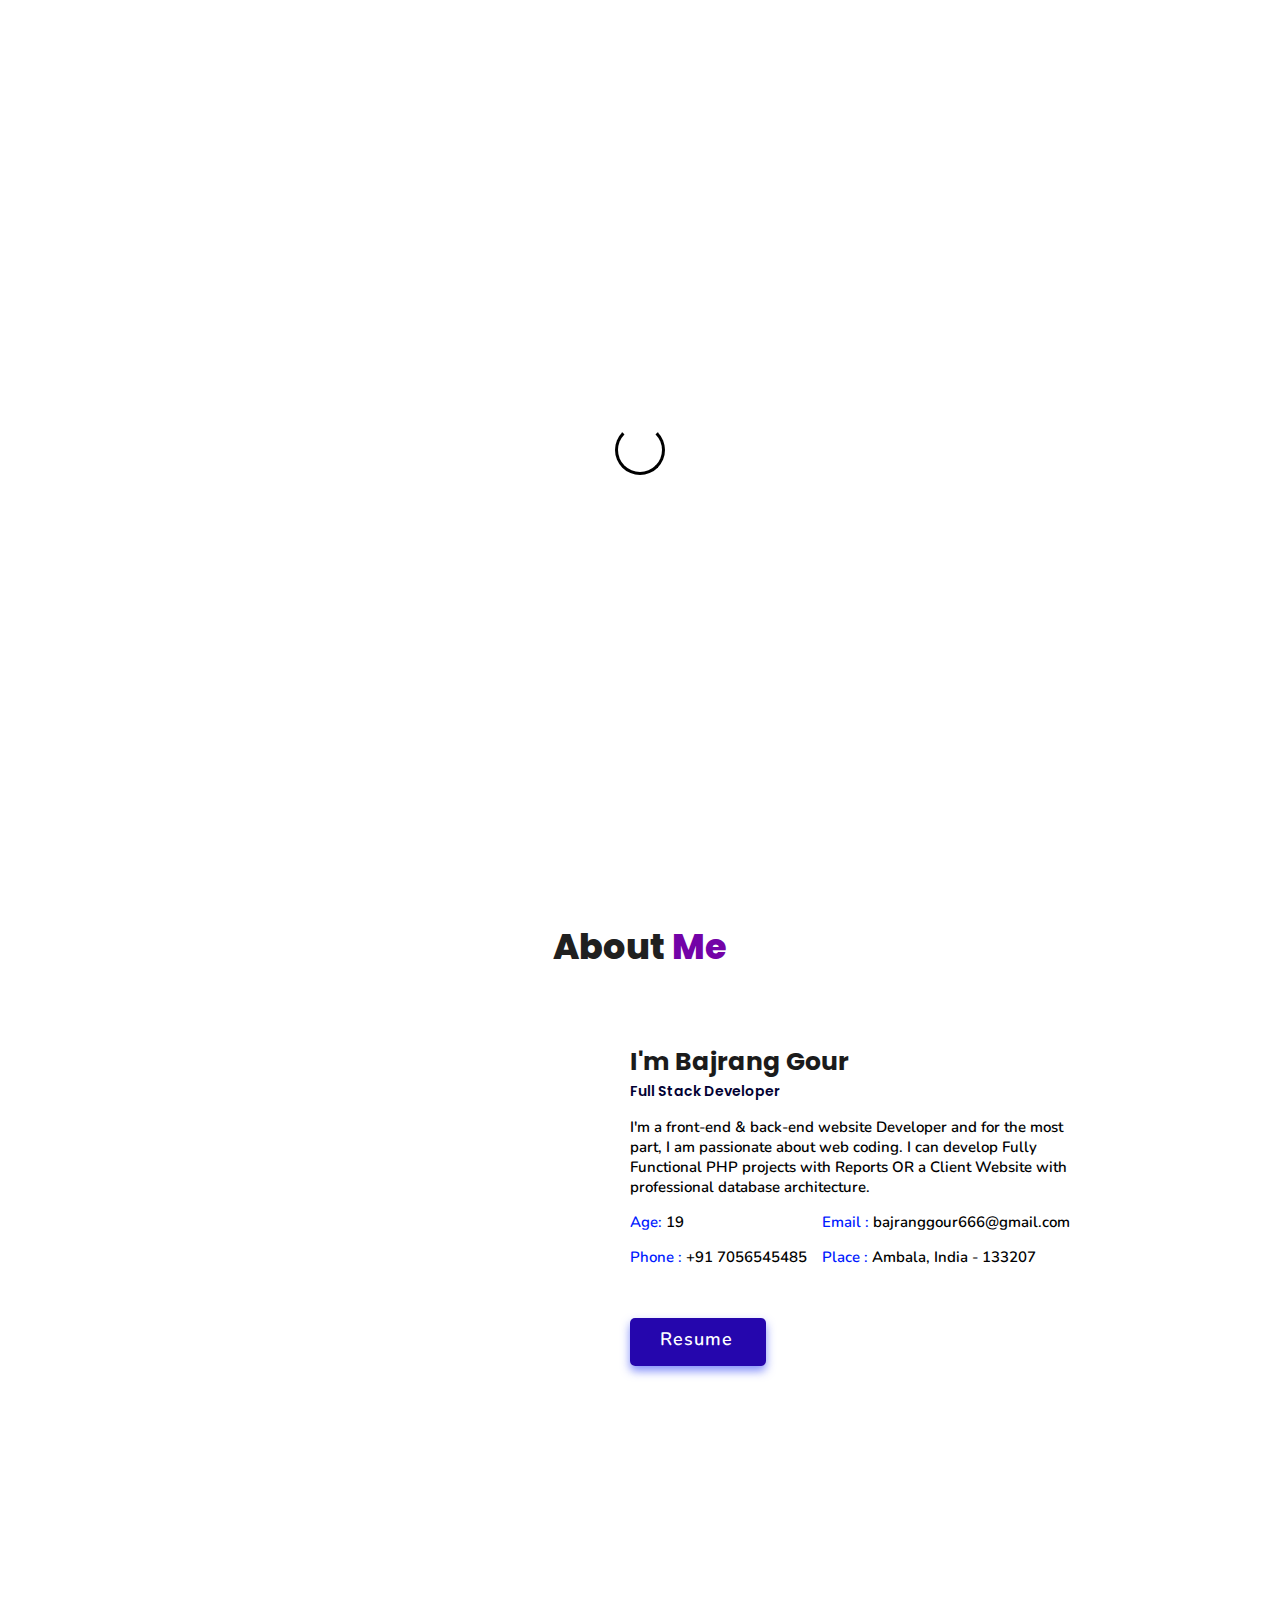
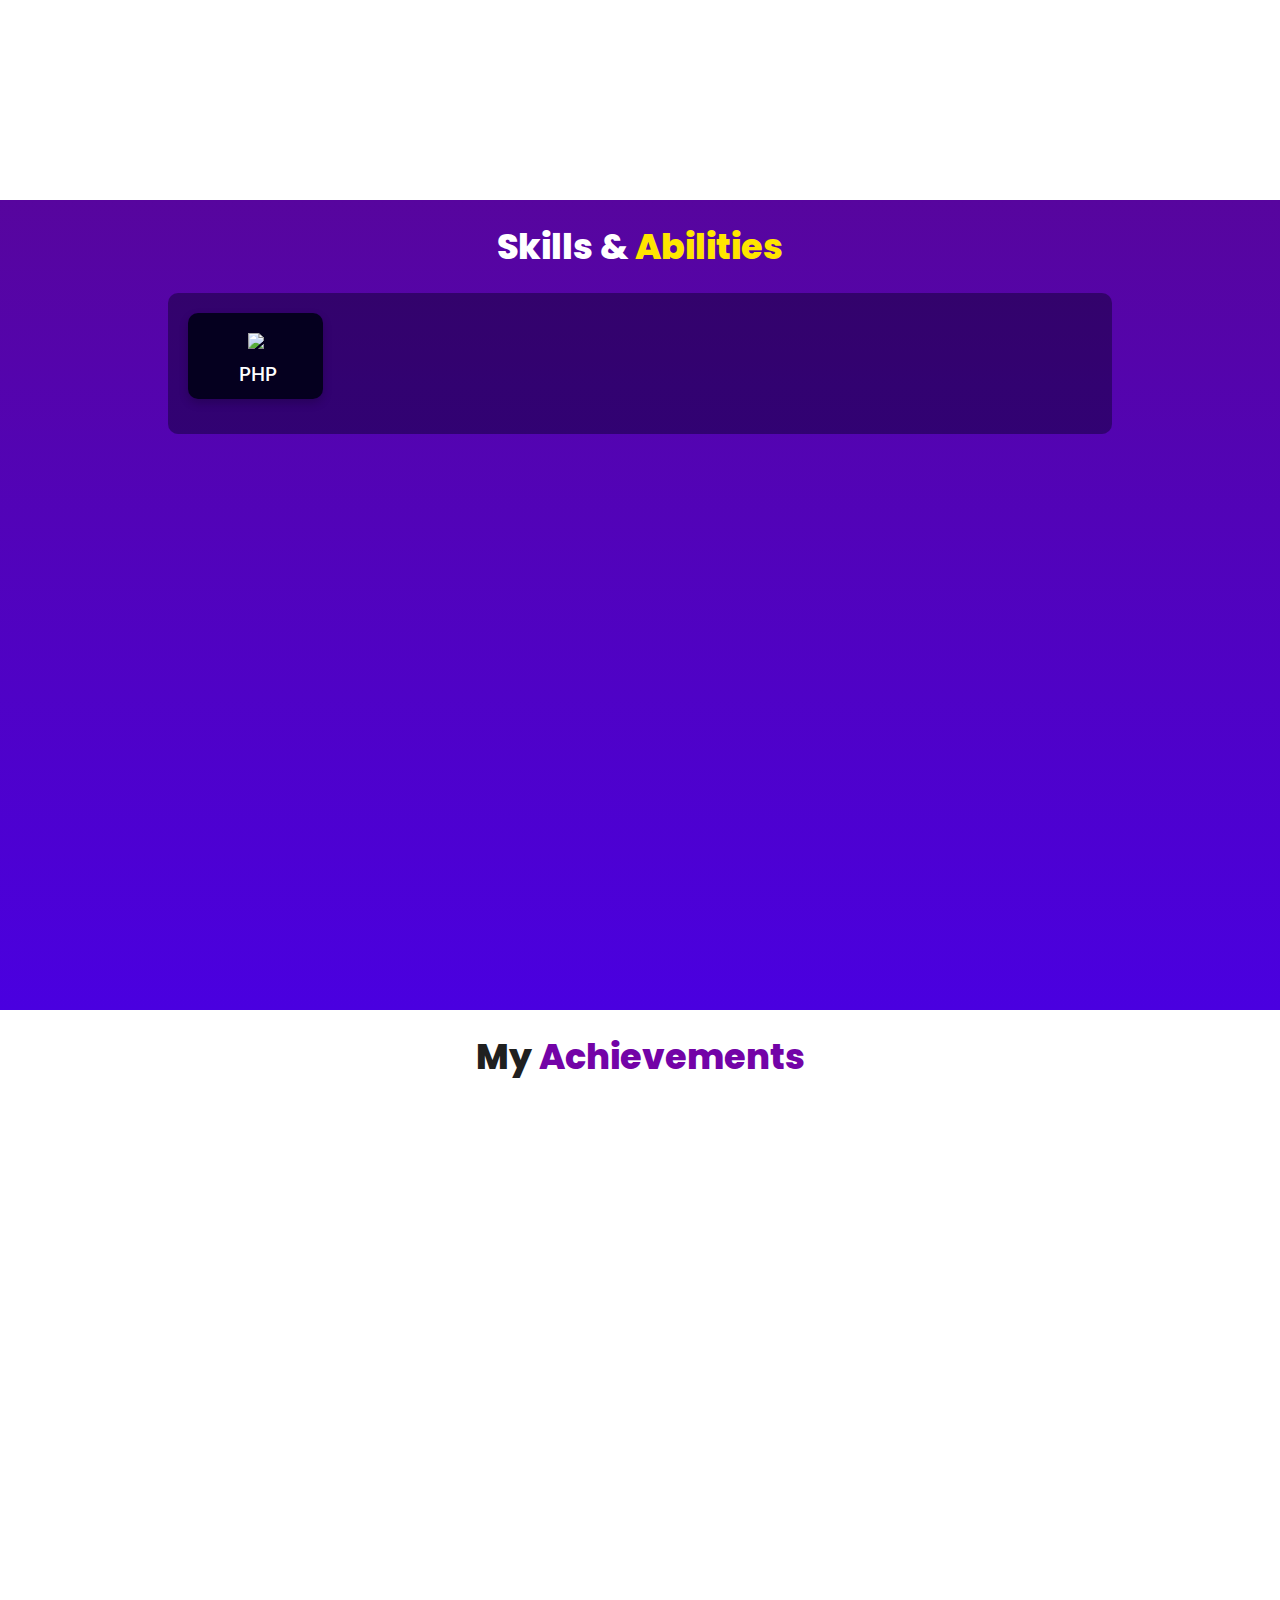
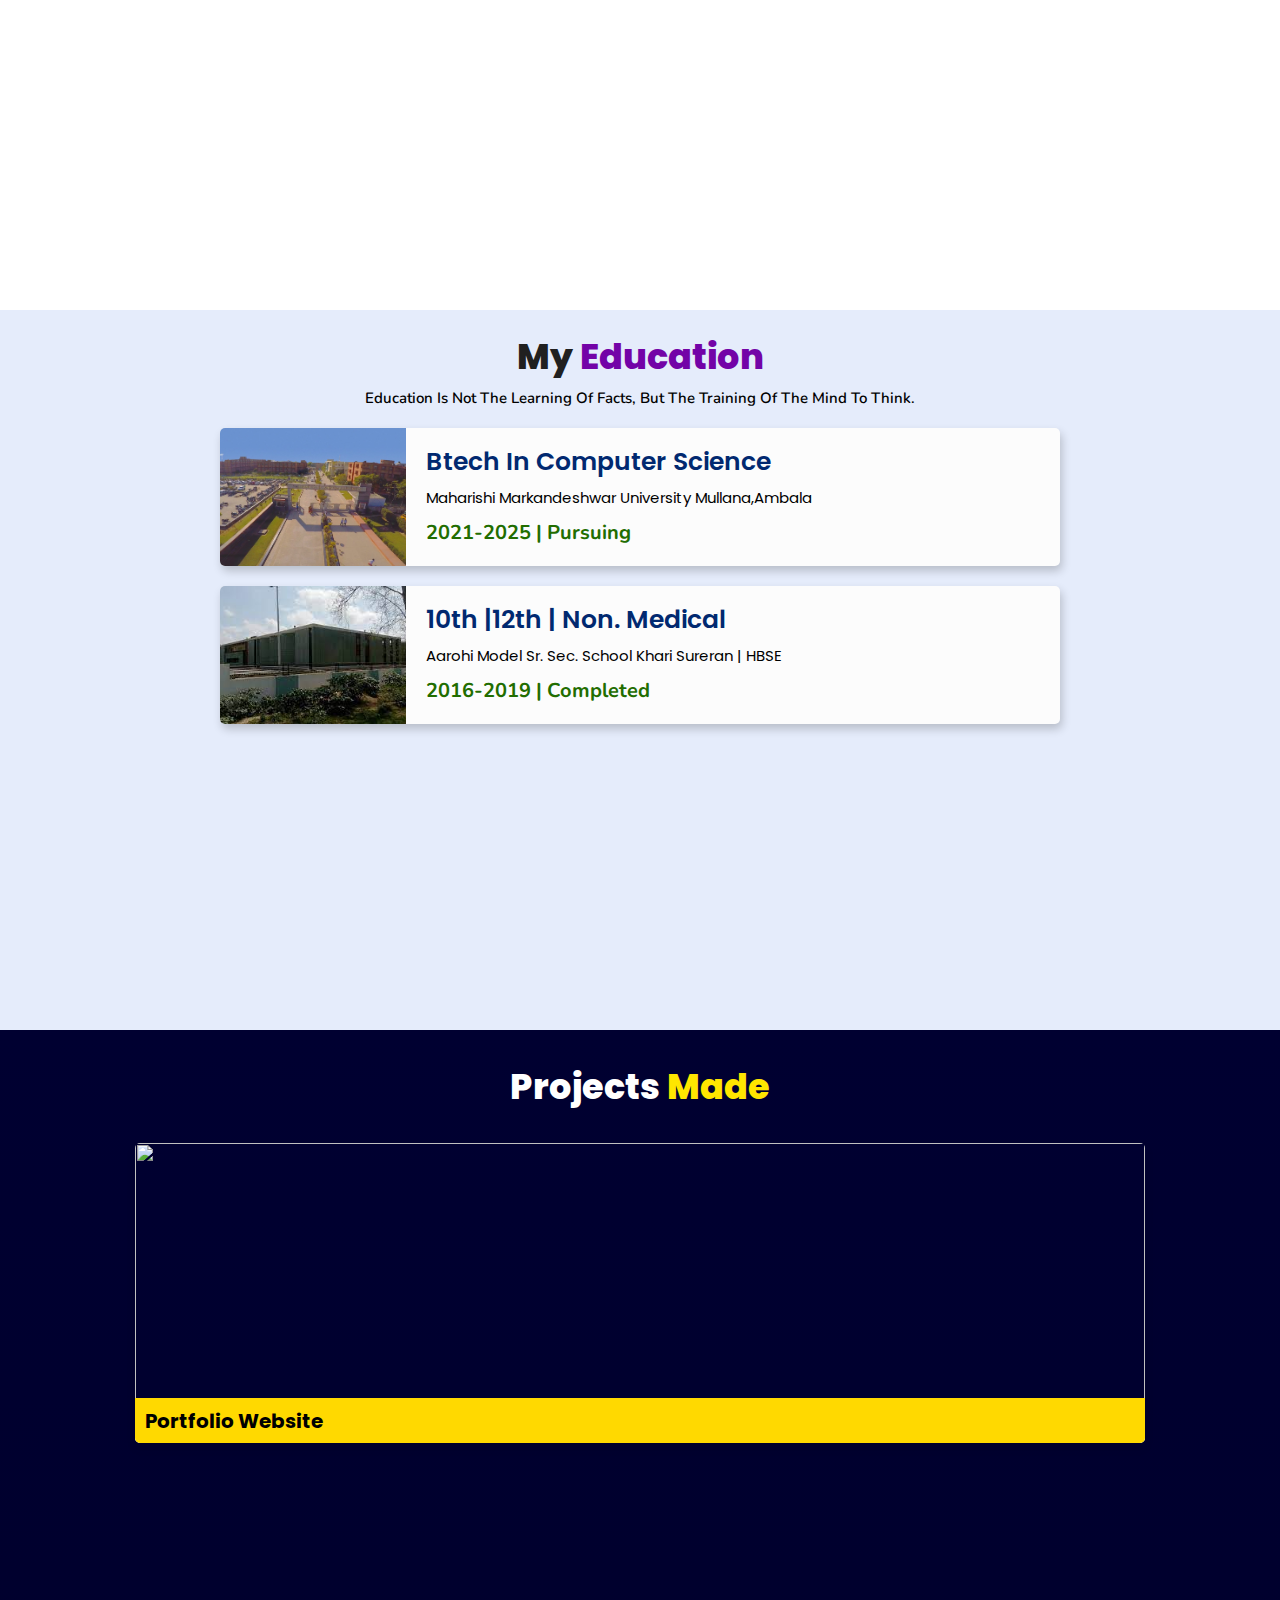
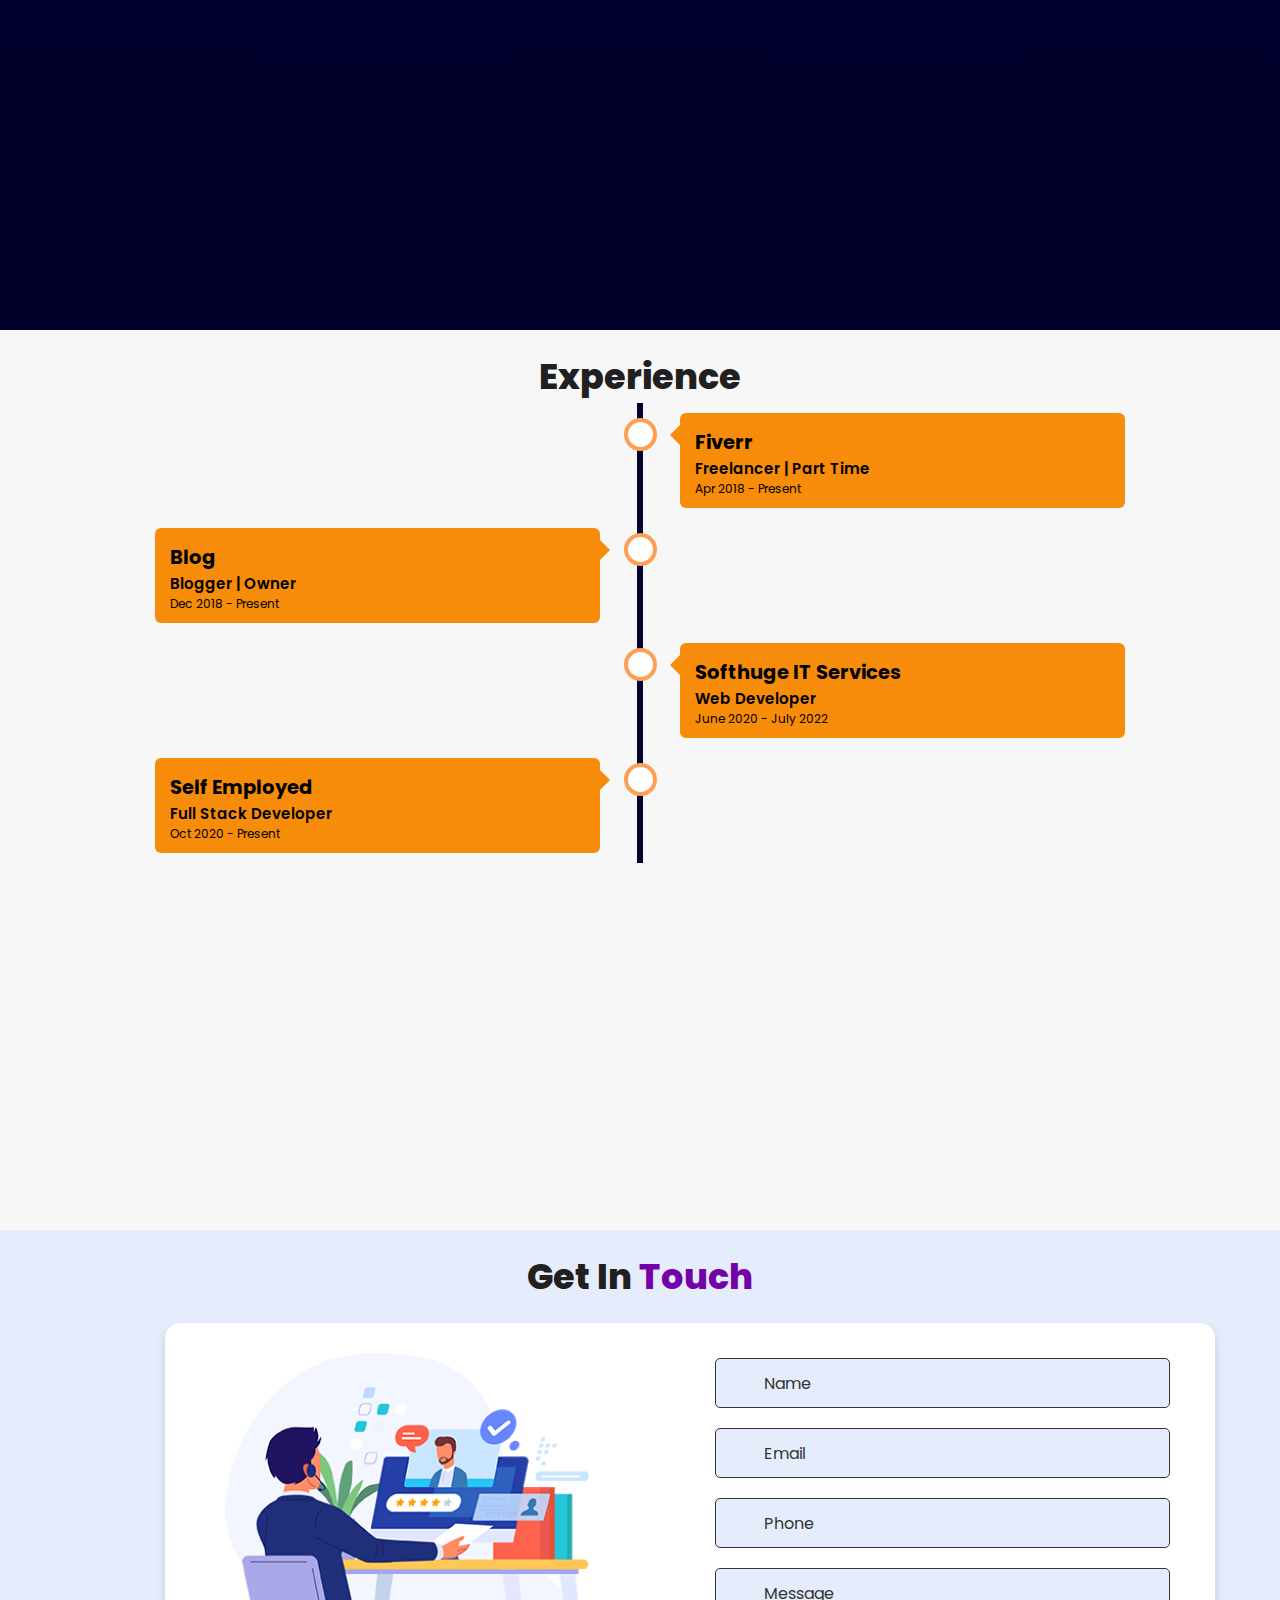
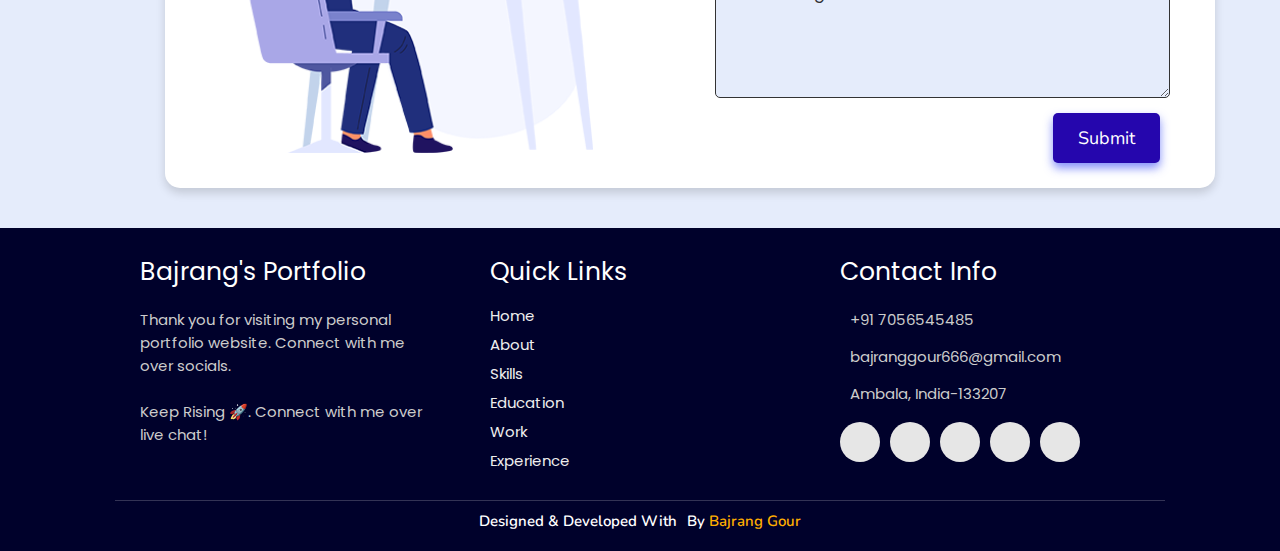
==== index.html @ bcad5de1 "achivements Section" ====
<!DOCTYPE html>
<html lang="en">
<head>
    <meta charset="UTF-8">
    <meta http-equiv="X-UA-Compatible" content="IE=edge">
    <meta name="viewport" content="width=device-width, initial-scale=1.0">
    <meta name="keywords" content="Bajrang Gour, portfolio, bajrang, full stack dev, personal portfolio lifecodes, portfolio design, portfolio website, personal portfolio,code bajju,bajju code" />
    <meta name="description" content="Welcome to Bajrang Gour's Portfolio. Full-Stack Web Developer and Android App Developer" />
    <!-- Custom CSS -->
    <link rel="stylesheet" href="./assets/css/style.css">
    <!-- Font Awesome -->
    <link rel="stylesheet" href="https://cdnjs.cloudflare.com/ajax/libs/font-awesome/5.15.3/css/all.min.css" integrity="sha512-iBBXm8fW90+nuLcSKlbmrPcLa0OT92xO1BIsZ+ywDWZCvqsWgccV3gFoRBv0z+8dLJgyAHIhR35VZc2oM/gI1w==" crossorigin="anonymous" referrerpolicy="no-referrer" />
    <!-- Favicon -->
    <!-- <link rel="stylesheet" href="preloader.css"> -->
    <link id='favicon' rel="shortcut icon" href="./assets/images/favicon.png" type="image/x-png">
    <title>Portfolio | Bajrang Gour</title>
    <style>
      /* Styles for the preloader */
      .preloader {
        position: fixed;
        top: 0;
        left: 0;
        width: 100%;
        height: 100%;
        background-color: #fff;
        z-index: 9999;
        display: flex;
        align-items: center;
        justify-content: center;
        opacity: 1;
        transition: opacity 0.5s ease;
      }
  
      .preloader.hide {
        opacity: 0;
        pointer-events: none;
      }
  
      .preloader span {
        display: block;
        width: 50px;
        height: 50px;
        border: 3px solid #000;
        border-top-color: transparent;
        border-radius: 50%;
        animation: preloader-rotate 1s linear infinite;
      }
  
      @keyframes preloader-rotate {
        0% {
          transform: rotate(0deg);
        }
        100% {
          transform: rotate(360deg);
        }
      }
    </style>
</head>
<body oncontextmenu="return false">

<!-- pre loader -->
<!-- <div class="loader-container">
  <img draggable="false" src="./assets/images/preloader.gif" alt="">
</div> -->

<!-- <div class="circles-preloader">
  <div class="circle circle-1"></div>
  <div class="circle circle-2"></div>
  <div class="circle circle-3"></div>
  <div class="circle circle-4"></div>
  <div class="circle circle-5"></div>
  <div class="circle circle-6"></div>
</div> -->

<div class="preloader">
  <span></span>
</div>

<!-- navbar starts -->
<header>
        <a href="/" class="logo"><i class="fas fa-coffee"></i> Code.bajju</a>

        <div id="menu" class="fas fa-bars"></div>
        <nav class="navbar">
            <ul>
            <li><a class="active" href="#home">Home</a></li>
            <li><a href="#about">About</a></li>
            <li><a href="#skills">Skills</a></li>
            <li><a href="#education">Education</a></li>
            <li><a href="#work">Work</a></li>
            <li><a href="#experience">Experience</a></li>
            <li><a href="#contact">Contact</a></li>
            </ul>
        </nav>
</header>
<!-- navbar ends -->


<!-- hero section starts -->
<section class="home" id="home">
    <div id="particles-js"></div>

    <div class="content">
    <h2>Hi There,<br/> I'm Code <span>Bajju</span></h2>
    <p>i am into <span class="typing-text"></span></p>
    <a href="#about" class="btn"><span>About Me</span>
      <i class="fas fa-arrow-circle-down"></i>
    </a>
    <div class="socials">
        <ul class="social-icons">
          <li><a class="linkedin" aria-label="LinkedIn" href="https://www.linkedin.com/in/bajrang-gour/" target="_blank"><i class="fab fa-linkedin"></i></a></li> 
          <li><a class="github" aria-label="GitHub" href="https://github.com/code-bajju" target="_blank"><i class="fab fa-github"></i></a></li>
          <li><a class="twitter" aria-label="Twitter" href="https://twitter.com/bajjuhydra" target="_blank"><i class="fab fa-twitter"></i></a></li>
          <li><a class="telegram" aria-label="Telegram" href="https://t.me/code0exe" target="_blank"><i class="fab fa-telegram-plane"></i></a></li>
          <li><a class="instagram" aria-label="Instagram" href="https://www.instagram.com/hydra_bajju_33"><i class="fab fa-instagram" target="_blank"></i></a></li>
        </ul>
      </div>
    </div>
<div class="image">
    <img draggable="false" class="tilt" src="./assets/images/hero.jpeg" alt="">
</div>
</section>
<!-- hero section ends -->


<!-- about section starts -->
<section class="about" id="about">
    <h2 class="heading"><i class="fas fa-user-alt"></i> About <span>Me</span></h2>
    
    <div class="row">

    <div class="image">
        <img draggable="false" class="tilt" src="https://avatars.githubusercontent.com/u/104210183?s=400&u=218c1685b2f47355ceca8711c32b5e7664b95d28&v=4" alt="">
    </div>
    <div class="content">
        <h3>I'm Bajrang Gour</h3>
        <span class="tag">Full Stack Developer</span>
        
        <p>I'm a front-end & back-end website Developer and for the most part, I am passionate about web coding. I can develop Fully Functional PHP projects with Reports OR a Client Website with professional database architecture.</p>
        
        <div class="box-container">
            <div class="box">
              <p><span> age: </span> 19</p>
              <p><span> phone : </span> +91 7056545485</p>
            </div>
            <div class="box">
              <p><span> email : </span> bajranggour666@gmail.com</p>
              <p><span> place : </span> Ambala, India - 133207</p>
            </div>
        </div>
        
        <div class="resumebtn">
            <a href="https://drive.google.com/file/d/1A8oyeHRbjPioMXUT4BIuByWQaj_q6PrT/view?usp=sharing" class="btn"><span>Resume</span>
                <i class="fas fa-chevron-right"></i>
            </a>
        </div>

    </div>
    </div>
</section>
<!-- about section ends -->

<!-- skills section starts -->
<section class="skills" id="skills">

    <h2 class="heading"><i class="fas fa-laptop-code"></i> Skills & <span>Abilities</span></h2>

    <div class="container">
          <div class="row" id="skillsContainer">

            <div class="bar">
              <div class="info">
                <img src="https://img.icons8.com/color/48/000000/php-logo.png"/>
                <span>PHP</span>
              </div>
            </div>

      </div>
</div>
</section>
<!-- skills section ends -->
<!-- Achivements section ends -->

<section class="about" id="about">
  <h2 class="heading"><i class="fas fa-trophy"></i> My<span> Achievements</span></h2>
  <br>
  <div class="taggbox" style="width:100%;height:100%" data-widget-id="133568" data-tags="false" ></div><script src="https://widget.taggbox.com/embed-lite.min.js" type="text/javascript"></script>
</section>

<!-- Achivements section ends -->



<!-- education section starts -->
<section class="education" id="education">

  <h1 class="heading"><i class="fas fa-graduation-cap"></i> My <span>Education</span></h1>

    <p class="qoute">Education is not the learning of facts, but the training of the mind to think.</p>

    <div class="box-container">

    <div class="box">
        <div class="image">
        <img draggable="false" src="./assets/images/Download/college.jpg" alt="">
        </div>
        <div class="content">
        <h3>Btech in Computer science</h3>
        <p>Maharishi Markandeshwar University Mullana,Ambala</p>
        <h4>2021-2025 | Pursuing</h4>
        </div>
    </div>

    <div class="box">
      <div class="image">
      <img draggable="false" src="./assets/images/Download/school.jfif" alt="">
      </div>
      <div class="content">
      <h3>10th |12th | Non. Medical</h3>
      <p>Aarohi Model Sr. Sec. School Khari sureran | HBSE</p>
      <h4>2016-2019 | Completed</h4>
      </div>
    </div>

</div>
</section>
<!-- education section ends -->


<!-- work project section starts -->
<section class="work" id="work">

  <h2 class="heading"><i class="fas fa-laptop-code"></i> Projects <span>Made</span></h2>

  <div class="box-container">

  <div class="box tilt">
      <img draggable="false" src="./assets/images/projects/portfolio1.PNG" alt="" />
      <div class="content">
        <div class="tag">
        <h3>Portfolio Website</h3>
        </div>
        <div class="desc">
          <p>Personal portfolio website. Don't need much info about it, just scroll down. You're here only!</p>
          <div class="btns">
            <a href="#" class="btn" target="_blank"><i class="fas fa-eye"></i> View</a>
            <a href="https://github.com/code-bajju/portfolio-website" class="btn" target="_blank">Code <i class="fas fa-code"></i></a>
          </div>
        </div>
      </div>
    </div> 
</div>



</section>
<!-- work project section ends -->

<!-- experience section starts -->
<section class="experience" id="experience">

  <h2 class="heading"><i class="fas fa-briefcase"></i> Experience </h2>

  <div class="timeline">


    <div class="container right">
      <div class="content">
        <div class="tag">
          <h2>Fiverr</h2>
        </div>
        <div class="desc">
            <h3>Freelancer | Part Time </h3>
            <p>Apr 2018 - present</p>
        </div>
      </div>
    </div>

    <div class="container left">
      <div class="content">
        <div class="tag">
          <h2>Blog</h2>
        </div>
        <div class="desc">
            <h3>Blogger | Owner</h3>
            <p>Dec 2018 - present </p>
        </div>
      </div>
    </div>

    <div class="container right">
      <div class="content">
        <div class="tag">
          <h2>Softhuge IT Services</h2>
        </div>
        <div class="desc">
            <h3>Web Developer </h3>
            <p>June 2020 - July 2022 </p>
        </div>
      </div>
    </div>

    <div class="container left">
      <div class="content">
        <div class="tag">
          <h2>Self Employed</h2>
        </div>
        <div class="desc">
            <h3>Full Stack Developer</h3>
            <p>Oct 2020 - present</p>
        </div>
      </div>
    </div>


</div>

</section>
<!-- experience section ends -->

<!-- contact section starts -->
<section class="contact" id="contact">
  
  <h2 class="heading"><i class="fas fa-headset"></i> Get in <span>Touch</span></h2>

  <div class="container">
    <div class="content">
      <div class="image-box">
        <img draggable="false" src="./assets/images/contact1.png" alt="">
      </div>
    <form id="contact-form">
      
      <div class="form-group">
        <div class="field">
          <input type="text" name="name" placeholder="Name" required>
          <i class='fas fa-user'></i>
        </div>
        <div class="field">
          <input type="text" name="email" placeholder="Email" required>
          <i class='fas fa-envelope'></i>
        </div>
        <div class="field">
          <input type="text" name="phone" placeholder="Phone">
          <i class='fas fa-phone-alt'></i>
        </div>
        <div class="message">
        <textarea placeholder="Message" name="message" required></textarea>
        <i class="fas fa-comment-dots"></i>
        </div>
        </div>
      <div class="button-area">
        <button type="submit">
          Submit <i class="fa fa-paper-plane"></i></button>
      </div>
    </form>
  </div>
  </div>
</section>
<!-- contact section ends -->


<!-- footer section starts -->
<section class="footer">

  <div class="box-container">

      <div class="box">
          <h3>Bajrang's Portfolio</h3>
          <p>Thank you for visiting my personal portfolio website. Connect with me over socials. <br/> <br/> Keep Rising 🚀. Connect with me over live chat!</p>
      </div>

      <div class="box">
          <h3>quick links</h3>
          <a href="#home"><i class="fas fa-chevron-circle-right"></i> home</a>
          <a href="#about"><i class="fas fa-chevron-circle-right"></i> about</a>
          <a href="#skills"><i class="fas fa-chevron-circle-right"></i> skills</a>
          <a href="#education"><i class="fas fa-chevron-circle-right"></i> education</a>
          <a href="#work"><i class="fas fa-chevron-circle-right"></i> work</a>
          <a href="#experience"><i class="fas fa-chevron-circle-right"></i> experience</a>
      </div>

      <div class="box">
          <h3>contact info</h3>
          <p> <i class="fas fa-phone"></i>+91 7056545485 </p>
          <p> <i class="fas fa-envelope"></i>bajranggour666@gmail.com</p>
          <p> <i class="fas fa-map-marked-alt"></i>Ambala, India-133207</p>
          <div class="share">

              <a href="https://www.linkedin.com/in/bajrang-gour" class="fab fa-linkedin" aria-label="LinkedIn" target="_blank"></a>
              <a href="https://github.com/code-bajju" class="fab fa-github" aria-label="GitHub" target="_blank"></a>
              <a href="mailto:bajranggour666@gmail.com" class="fas fa-envelope" aria-label="Mail" target="_blank"></a>
              <a href="https://twitter.com/bajjuhydra" class="fab fa-twitter" aria-label="Twitter" target="_blank"></a>
              <a href="https://t.me/code0exe" class="fab fa-telegram-plane" aria-label="Telegram" target="_blank"></a>
          </div>
      </div>
  </div>

  <h1 class="credit">Designed & Developed with <i class="fa fa-heart pulse"></i> by <a href="https://www.linkedin.com/in/Bajrang-gour"> Bajrang Gour</a></h1>

</section>
<!-- footer section ends -->


<!-- scroll top btn -->
<a href="#home" aria-label="ScrollTop" class="fas fa-angle-up" id="scroll-top"></a>
<!-- scroll back to top -->


<!-- ==== ALL MAJOR JAVASCRIPT CDNS STARTS ==== -->
<!-- jquery cdn -->
<script src="https://cdnjs.cloudflare.com/ajax/libs/jquery/3.6.0/jquery.min.js" integrity="sha512-894YE6QWD5I59HgZOGReFYm4dnWc1Qt5NtvYSaNcOP+u1T9qYdvdihz0PPSiiqn/+/3e7Jo4EaG7TubfWGUrMQ==" crossorigin="anonymous" referrerpolicy="no-referrer"></script>

<!-- typed.js cdn -->
<script src="https://cdnjs.cloudflare.com/ajax/libs/typed.js/2.0.5/typed.min.js" integrity="sha512-1KbKusm/hAtkX5FScVR5G36wodIMnVd/aP04af06iyQTkD17szAMGNmxfNH+tEuFp3Og/P5G32L1qEC47CZbUQ==" crossorigin="anonymous" referrerpolicy="no-referrer"></script>

<!-- particle.js links -->
<script src="./assets/js/particles.min.js"></script>
<script src="./assets/js/app.js"></script>

<!-- vanilla tilt.js links -->
<script src="https://cdnjs.cloudflare.com/ajax/libs/vanilla-tilt/1.7.0/vanilla-tilt.min.js" integrity="sha512-SttpKhJqONuBVxbRcuH0wezjuX+BoFoli0yPsnrAADcHsQMW8rkR84ItFHGIkPvhnlRnE2FaifDOUw+EltbuHg==" crossorigin="anonymous" referrerpolicy="no-referrer"></script>

<!-- scroll reveal anim -->
<script src="https://unpkg.com/scrollreveal"></script>

<script
      type="text/javascript"
      src="https://cdn.jsdelivr.net/npm/emailjs-com@3/dist/email.min.js"
    ></script>

<!-- ==== ALL MAJOR JAVASCRIPT CDNS ENDS ==== -->

<script src="./assets/js/script.js"></script>

</body>
</html>
---- assets/css/style.css ----
@import url("https://fonts.googleapis.com/css2?family=Poppins:wght@400;600;700&display=swap");
@import url("https://fonts.googleapis.com/css2?family=Nunito:ital,wght@0,300;0,400;0,600;0,700;1,300;1,400&display=swap");

* {
  margin: 0;
  padding: 0;
  box-sizing: border-box;
  text-decoration: none;
  outline: none;
  border: none;
  text-transform: capitalize;
  transition: all 0.2s linear;
}
html {
  font-size: 62.5%;
  overflow-x: hidden;
  scroll-behavior: smooth;
}
body {
  background: #f7f7f7;
  font-family: "Poppins", sans-serif;
}

*::selection {
  background: #2b3dda;
  color: #fff;
}

html {
  font-size: 62.5%;
  overflow-x: hidden;
}
html::-webkit-scrollbar {
  width: 0.8rem;
}
html::-webkit-scrollbar-track {
  background: rgb(235, 202, 245);
}
html::-webkit-scrollbar-thumb {
  background: #420177;
}

/* pre loader start */
.loader-container {
  position: fixed;
  top: 0;
  left: 0;
  z-index: 10000;
  background: #e6eff1;
  display: flex;
  align-items: center;
  justify-content: center;
  height: 100%;
  width: 100%;
}
.loader-container.fade-out {
  top: -120%;
}
/* pre loader end */

/* navbar starts */
header {
  position: fixed;
  top: 0;
  left: 0;
  right: 0;
  z-index: 1000;
  display: flex;
  align-items: center;
  justify-content: space-between;
  padding: 1.7rem 10%;
  height: 6.5rem;
  background-color: #fff;
  box-shadow: 0 1px 4px rgba(146, 161, 176, 0.3);
}
section {
  min-height: 100vh;
  padding: 2rem 9%;
}
.heading {
  font-size: 3.5rem;
  color: rgb(32, 32, 32);
  font-weight: 800;
  text-align: center;
}
.heading span {
  color: rgb(115, 3, 167);
}
header .logo {
  font-size: 1.9rem;
  font-weight: 800;
  text-decoration: none;
  color: #0e2431;
}
header .logo i {
  font-size: 2.2rem;
}
header .logo:hover {
  color: #fc8c05;
}
header .navbar ul {
  list-style: none;
  display: flex;
  justify-content: center;
  align-items: center;
}
header .navbar li {
  margin-left: 2.5rem;
}
header .navbar ul li a {
  font-size: 1.57rem;
  color: #0e2431;
  font-weight: 600;
  text-decoration: none;
  letter-spacing: 0.04rem;
  transition: 0.2s;
}
header .navbar ul li a.active,
header .navbar ul li a:hover {
  color: #011aff;
  border-bottom: 0.2rem solid #011aff;
  padding: 0.5rem 0;
}
/* navbar ends */

/* hamburger icon starts*/
#menu {
  font-size: 3rem;
  cursor: pointer;
  color: rgb(24, 2, 63);
  display: none;
}
@media (max-width: 768px) {
  #menu {
    display: block;
  }
  header .navbar {
    position: fixed;
    top: 6.5rem;
    right: -120%;
    width: 75%;
    height: 100%;
    text-align: left;
    align-items: flex-start;
    background-color: #0e0f31;
  }
  header .navbar ul {
    flex-flow: column;
    padding: 1rem;
  }
  header .navbar ul li {
    text-align: center;
    width: 100%;
    margin: 1rem 0;
    border-radius: 0.5rem;
    width: 26rem;
  }
  header .navbar ul li a {
    display: block;
    padding: 1rem;
    text-align: left;
    color: #fff;
    font-size: 2rem;
  }
  header .navbar ul li a.active,
  header .navbar ul li a:hover {
    padding: 1rem;
    color: #fff;
    border-radius: 0.5rem;
    border-bottom: 0.5rem solid #011aff;
  }
  .fa-times {
    transform: rotate(180deg);
  }
  header .navbar.nav-toggle {
    right: 0;
  }
}
/* hamburger icon ends */

/* hero section starts*/
.home {
  position: relative;
  display: flex;
  flex-wrap: wrap;
  gap: 1.5rem;
  min-height: 100vh;
  align-items: center;
}
.home #particles-js {
  position: absolute;
  top: 0;
  left: 0;
  height: 100%;
  width: 100%;
}
.home::before {
  content: "";
  position: absolute;
  top: 0;
  left: 0;
  height: 100%;
  width: 100%;
}
.home .content {
  flex: 1 1 40rem;
  padding-top: 1rem;
  z-index: 1;
}
.home .image {
  flex: 1 1 40rem;
  z-index: 1;
}
.home .image img {
  width: 70%;
  margin-left: 6rem;
  border-radius: 50%;
  box-shadow: 0 2px 8px rgba(0, 0, 0, 0.3);
  cursor: pointer;
}
.home .image img:hover {
  box-shadow: 0 5px 15px rgba(0, 0, 0, 0.5);
}
.home .content h2 {
  font-size: 5rem;
  font-weight: 800;
  color: #002057;
}
.home .content h2 span {
  font-size: 5rem;
  font-weight: 800;
  color: #ff7b00;
}
.home .content p {
  font-size: 2.5rem;
  color: #000;
  font-weight: 600;
  padding: 1rem 0;
}
.home .content p span {
  font-size: 2.5rem;
  color: rgb(148, 8, 8);
  font-weight: 600;
  padding: 1rem 0;
}
.home .btn {
  margin-top: 1rem;
  position: absolute;
  line-height: 0;
  padding: 1.6rem 3rem;
  border-radius: 4em;
  transition: 0.5s;
  color: #fff;
  background: #2506ad;
  box-shadow: 0px 5px 18px rgba(48, 68, 247, 0.6);
  font-family: "Nunito", sans-serif;
}
.home .btn span {
  font-weight: 700;
  font-size: 1.7rem;
  letter-spacing: 0.1rem;
}
.home .btn i {
  margin-left: 0.3rem;
  font-size: 1.5rem;
  transition: 0.3s;
}
.home .btn:hover {
  background: #1a047e;
}
.home .btn:hover i {
  transform: translateX(5px);
}
/* social icons start */
.socials {
  position: relative;
  margin-top: 9rem;
}
.socials .social-icons {
  padding-left: 0;
  margin-bottom: 0;
  list-style: none;
}
.socials .social-icons li {
  display: inline-block;
  margin-bottom: 14px;
}
.social-icons a {
  font-size: 2rem;
  display: inline-block;
  line-height: 44px;
  color: #00d9ff;
  background-color: #09011b;
  width: 44px;
  height: 44px;
  text-align: center;
  margin-right: 8px;
  border-radius: 100%;
  -webkit-transition: all 0.2s linear;
  -o-transition: all 0.2s linear;
  transition: all 0.2s linear;
}
.social-icons a:active,
.social-icons a:focus,
.social-icons a:hover {
  color: #fff;
  background-color: #0685da;
}
.social-icons a.github:hover {
  background-color: #0e0e0e;
}
.social-icons a.twitter:hover {
  background-color: #00aced;
}
.social-icons a.linkedin:hover {
  background-color: #007bb6;
}
.social-icons a.dev:hover {
  background-color: #070707;
}
.social-icons a.instagram:hover {
  background-color: #ee00da;
}
/* social icons end */

/* hero media queries starts*/
@media (max-width: 450px) {
  .home .btn {
    margin: 4rem 0;
  }
  .socials {
    margin-top: 12rem;
  }
  .home .image img {
    margin-top: -12rem;
  }
  .home .content p {
    font-size: 2.2rem;
  }
  .home .content p span {
    font-size: 2.2rem;
  }
}
/* hero media queries ends*/
/* hero section end */

/* about section starts */
.about {
  background: rgb(255, 255, 255);
}
.about .row {
  display: flex;
  flex-direction: row;
  gap: 2rem;
  flex-wrap: wrap;
  padding: 4rem;
}
.about .row .image {
  text-align: center;
  flex: 1 1 35rem;
}
.about .row .image img {
  margin: 4rem;
  width: 30rem;
  height: auto;
  border-radius: 5%;
  box-shadow: 0 5px 10px rgba(0, 0, 0, 0.6);
  mix-blend-mode: luminosity;
  transition: 0.3s;
  cursor: pointer;
}
.about .row .image img:hover {
  mix-blend-mode: normal;
}
.about .row .content {
  flex: 1 1 45rem;
  padding: 3rem;
}
.about .row .content h3 {
  color: rgb(27, 27, 27);
  font-size: 2.5rem;
}
.about .row .content .tag {
  font-size: 1.4rem;
  color: #020133;
  font-weight: 600;
  margin-top: 1rem;
}
.about .row .content p {
  font-size: 1.5rem;
  margin-top: 1.5rem;
  font-family: "Nunito";
  font-weight: 600;
  text-transform: none;
}
.about .row .content .box-container {
  display: flex;
  flex-wrap: wrap;
  gap: 1.5rem;
  font-family: "Nunito";
  font-weight: 600;
}
.about .row .content .box-container .box p {
  text-transform: none;
}
.about .row .content .box-container .box p span {
  color: #011aff;
}
.resumebtn {
  margin-top: 6rem;
}
.resumebtn .btn {
  padding: 1.7rem 3rem;
  border-radius: 0.5em;
  transition: 0.3s;
  color: #fff;
  background: #2506ad;
  box-shadow: 0px 5px 10px rgba(48, 68, 247, 0.6);
  font-family: "Nunito", sans-serif;
}
.resumebtn .btn span {
  font-weight: 600;
  font-size: 1.8rem;
  letter-spacing: 0.1rem;
}
.resumebtn .btn i {
  margin-left: 0.3rem;
  font-size: 1.2rem;
  transition: 0.3s;
}
.resumebtn .btn:hover {
  background: #1a047e;
}
.resumebtn .btn:hover i {
  transform: translateX(5px);
}
/* about media queries starts*/
@media screen and (max-width: 600px) {
  .about .row .image {
    margin-top: 2rem;
  }
  .about .row .image img {
    margin: 0 auto;
    width: 80%;
    mix-blend-mode: normal;
  }
  .about .row {
    padding: 0.5rem;
    margin-bottom: 7rem;
  }
  .about .row .content {
    padding: 1rem;
  }
  .about .row .content .box-container {
    gap: 0;
  }
}
/* about media queries ends*/
/* about section ends */

/* skills section starts */
.skills {
  min-height: 90vh;
  background: linear-gradient(to bottom, #57059e, #4a00e0);
}
.skills h2 {
  color: #fff;
}
.skills .heading span {
  color: rgb(255, 230, 0);
}
.skills .container {
  background: rgba(0, 0, 22, 0.4);
  color: #fff;
  border-radius: 1rem;
  padding: 2rem;
  width: 90%;
  margin: auto;
  margin-top: 2rem;
}
.skills .container .row {
  display: grid;
  grid-template-columns: repeat(6, 1fr);
  flex-wrap: wrap;
  gap: 1.8rem;
}
.skills .container .bar {
  margin-bottom: 15px;
  padding: 10px;
  border-radius: 1rem;
  box-shadow: 0 4px 10px rgba(0, 0, 0, 0.2);
  background: rgba(0, 0, 22, 0.9);
  transition: 0.2s;
}
.skills .container .bar:hover {
  box-shadow: 0 8px 10px rgba(0, 2, 68, 0.8) !important;
  background-color: rgba(0, 0, 0, 0.9) !important;
}
.skills .container .bar .info {
  display: flex;
  flex-direction: column;
  align-items: center;
  gap: 1rem;
  margin-top: 1rem;
}
.skills .container .bar .info i {
  font-size: 4rem;
}
.skills .container .bar .info span {
  font-size: 2rem;
  font-weight: 500;
  font-family: "Poppins";
  margin-left: 0.5rem;
}
/* skills media queries starts*/
@media screen and (max-width: 600px) {
  .skills .container {
    padding: 0;
    margin: 0;
  }
  .skills .container .row {
    grid-template-columns: repeat(2, 1fr);
    margin: 1rem;
    padding: 2rem 0.2rem 2rem 0.2rem;
    gap: 1rem;
  }
  .skills .container {
    margin-top: 5px;
    width: 100%;
  }
}
/* skills media queries ends*/
/* skills section ends */

/* education section starts */
.education {
  background: #e5ecfb;
  min-height: 80vh;
}
.education .qoute {
  font-size: 1.5rem;
  text-align: center;
  font-family: "Nunito", sans-serif;
  font-weight: 600;
  margin-top: 0.5rem;
}
.education .box-container {
  display: flex;
  flex-wrap: wrap;
  justify-content: center;
  align-items: center;
  flex-direction: column;
}
.education .box-container .box {
  display: flex;
  flex-direction: row;
  width: 80%;
  border-radius: 0.5rem;
  box-shadow: 0.2rem 0.5rem 1rem rgba(0, 0, 0, 0.2);
  text-align: center;
  position: relative;
  margin-top: 2rem;
  overflow: hidden;
  transition: 0.3s;
  background: rgb(252, 252, 252);
}
.education .box-container .box:hover {
  transform: scale(1.03);
  box-shadow: 1rem 0.5rem 1.2rem rgba(0, 0, 0, 0.3);
}
.education .box-container .box .image {
  flex: 1 1 20rem;
  width: 100%;
}
.education .box-container .box img {
  object-fit: cover;
  position: relative;
  width: 100%;
  height: 100%;
}
.education .box-container .box .content {
  position: relative;
  display: flex;
  flex-direction: column;
  padding: 1rem;
  flex-wrap: wrap;
  flex: 1 1 70rem;
}
.education .box-container .box .content h3 {
  font-size: 2.5rem;
  color: #012970;
  padding: 0.5rem 0;
  font-weight: 600;
  text-align: left;
  margin-left: 1rem;
}
.education .box-container .box .content p {
  font-size: 1.5rem;
  margin-left: 1rem;
  text-align: left;
}
.education h4 {
  font-size: 2rem;
  color: rgb(34, 109, 0);
  text-align: left;
  margin: 1rem;
  font-family: "Nunito", sans-serif;
  font-weight: 700;
}

/* education media queries starts*/
@media screen and (max-width: 600px) {
  .education .box-container .box {
    flex-direction: column;
    width: 100%;
  }
  .education .box-container .box .image {
    width: 100%;
    height: 25rem;
  }
  .education .box-container .box img {
    width: 100%;
  }
  .education .box-container .box .content {
    position: relative;
    display: flex;
    flex-direction: column;
    padding: 1rem;
    flex-wrap: wrap;
    flex: 0;
  }
  .education .btns {
    margin-top: 2rem;
    margin-left: 1rem;
    margin-right: 1rem;
    flex-wrap: wrap;
  }
}
/* education media queries ends*/
/* education section ends */

/* work section starts */
.work {
  /* background: #010124; */
  background: linear-gradient(to bottom, #000031, #00002c);
}
.work h2 {
  color: #fff;
  padding: 1rem;
}
.work .heading span {
  color: rgb(255, 230, 0);
}
.work .box-container {
  display: flex;
  flex-wrap: wrap;
  gap: 1.5rem;
  margin: 2rem;
}
.work .box-container .box {
  flex: 1 1 30rem;
  border-radius: 0.5rem;
  box-shadow: 0 0.5rem 1rem rgba(0, 0, 0, 0.1);
  position: relative;
  overflow: hidden;
  height: 30rem;
}
.work .box-container .box img {
  height: 100%;
  width: 100%;
  object-fit: cover;
}
.work .box-container .box .content {
  height: 100%;
  width: 100%;
  position: absolute;
  top: 85%;
  left: 0;
  background: rgba(255, 255, 255, 0.9);
  display: flex;
  flex-direction: column;
}
.work .box-container .box .content .tag {
  display: flex;
  flex-direction: row;
  justify-content: space-between;
  align-items: center;
  height: 4.5rem;
  width: 100%;
  padding-left: 1rem;
  background: #ffd900;
}
.work .box-container .box .content .tag h3 {
  font-size: 2rem;
}
.work .box-container .box:hover .content {
  top: 25%;
}
.work .desc {
  margin: 2rem;
  display: flex;
  flex-direction: column;
  justify-content: center;
}
.work .desc p {
  font-size: 1.5rem;
}
.work .desc .btns {
  display: flex;
  justify-content: space-between;
  width: 100%;
  margin-top: 2rem;
}
.work .desc .btns .btn {
  line-height: 0;
  display: inline;
  padding: 1.5rem 2.5rem;
  border-radius: 0.5rem;
  font-size: 1.5rem;
  color: #fff;
  background: rgb(12, 12, 12);
  margin-right: 2rem;
}
.work .desc .btns .btn:hover {
  background: #310ae0f5;
}
.work .viewall {
  display: flex;
  justify-content: center;
}
.work .viewall .btn {
  position: relative;
  line-height: 0;
  padding: 1.6rem 3rem;
  border-radius: 0.5em;
  transition: 0.5s;
  color: rgb(255, 255, 255);
  font-weight: 700;
  border: 2px solid #fff;
  box-shadow: 0px 5px 10px rgba(65, 84, 241, 0.4);
  text-align: center;
}
.work .viewall .btn span {
  font-weight: 600;
  font-size: 1.7rem;
  font-family: "Nunito", sans-serif;
}
.work .viewall .btn i {
  margin-left: 0.3rem;
  font-size: 1.5rem;
  transition: 0.3s;
}
.work .viewall .btn:hover {
  background: #fff;
  color: #000;
}
.work .viewall .btn:hover i {
  transform: translateX(5px);
}
/* work section ends */

/* experience section starts */
.experience .timeline {
  position: relative;
  max-width: 1200px;
  margin: 0 auto;
}
.experience .timeline::after {
  content: "";
  position: absolute;
  width: 6px;
  background: #020133;
  top: 0;
  bottom: 0;
  left: 50%;
  margin-left: -3px;
  z-index: -2;
}
.experience .container {
  padding: 10px 40px;
  position: relative;
  background-color: inherit;
  width: 50%;
}
/*circles on timeline*/
.experience .container::after {
  content: "\f0b1";
  position: absolute;
  width: 25px;
  height: 25px;
  right: -17px;
  background-color: rgb(255, 255, 255);
  border: 4px solid #ff9f55;
  top: 15px;
  border-radius: 50%;
  z-index: 100;
  font-size: 1.89rem;
  text-align: center;
  font-weight: 600;
  color: #02094b;
  font-family: "Font Awesome\ 5 Free";
}
.experience .left {
  left: 0;
}
.experience .right {
  left: 50%;
}
/* arrows pointing right */
.experience .left::before {
  content: " ";
  height: 0;
  position: absolute;
  top: 22px;
  width: 0;
  z-index: 1;
  right: 30px;
  border: medium solid #f68c09;
  border-width: 10px 0 10px 10px;
  border-color: transparent transparent transparent #f68c09;
}
/* arrows pointing left  */
.experience .right::before {
  content: " ";
  height: 0;
  position: absolute;
  top: 22px;
  width: 0;
  z-index: 1;
  left: 30px;
  border: medium solid #f68c09;
  border-width: 10px 10px 10px 0;
  border-color: transparent #f68c09 transparent transparent;
}
.experience .right::after {
  left: -16px;
}
.experience .content {
  background-color: #f68c09;
  position: relative;
  border-radius: 6px;
}
.experience .content .tag {
  font-size: 1.3rem;
  padding-top: 1.5rem;
  padding-left: 1.5rem;
}
.experience .content .desc {
  margin-left: 1.5rem;
  padding-bottom: 1rem;
}
.experience .content .desc h3 {
  font-size: 1.5rem;
  font-weight: 600;
}
.experience .content .desc p {
  font-size: 1.2rem;
}
/* view all button */
.morebtn {
  display: flex;
  justify-content: center;
}
.morebtn .btn {
  position: relative;
  line-height: 0;
  padding: 1.6rem 3rem;
  border-radius: 0.5em;
  transition: 0.5s;
  color: #fff;
  background: #2506ad;
  box-shadow: 0px 5px 10px rgba(48, 68, 247, 0.6);
  text-align: center;
}
.morebtn .btn span {
  font-weight: 600;
  font-size: 1.7rem;
  font-family: "Nunito", sans-serif;
}
.morebtn .btn i {
  margin-left: 0.3rem;
  font-size: 1.5rem;
  transition: 0.3s;
}
.morebtn .btn:hover {
  background: #1a047e;
}
.morebtn .btn:hover i {
  transform: translateX(5px);
}

/* Media queries - Responsive timeline on screens less than 600px wide */
@media screen and (max-width: 600px) {
  .experience {
    min-height: 80vh;
  }
  .experience .timeline {
    margin-top: 2rem;
  }
  .experience .timeline::after {
    left: 31px;
  }
  .experience .container {
    width: 100%;
    padding-left: 8rem;
    padding-right: 2rem;
  }
  .experience .container::after {
    font-size: 2.2rem;
  }
  .experience .container::before {
    left: 61px;
    border: medium solid #f68c09;
    border-width: 10px 10px 10px 0;
    border-color: transparent #f68c09 transparent transparent;
  }
  .experience .left::after {
    left: 15px;
  }
  .experience .right::after {
    left: 15px;
  }
  .experience .right {
    left: 0%;
  }
  .morebtn {
    margin-top: 3rem;
  }
}
/* experience media queries ends */
/* experience section ends */

/* contact section starts */
.contact {
  background: #e5ecfb;
  min-height: 60vh;
}
.contact .container {
  max-width: 1050px;
  width: 100%;
  background: #fff;
  border-radius: 1.5rem;
  margin: 2rem 5rem;
  box-shadow: 0 5px 10px rgba(0, 0, 0, 0.15);
}
.contact .container .content {
  display: flex;
  align-items: center;
  justify-content: space-between;
  padding: 2.5rem 2rem;
}
.contact .content .image-box {
  max-width: 60%;
  margin-left: 4rem;
}
.contact .content .image-box img {
  width: 100%;
  height: 40rem;
  position: relative;
}
.contact .content form {
  width: 45%;
  margin-right: 3.5rem;
}
form .form-group {
  display: flex;
  flex-direction: column;
  justify-content: center;
}
.form-group .field {
  height: 50px;
  display: flex;
  position: relative;
  margin: 1rem;
  width: 100%;
}
form i {
  position: absolute;
  top: 50%;
  left: 18px;
  color: rgb(51, 51, 51);
  font-size: 17px;
  pointer-events: none;
  transform: translateY(-50%);
}
form .field input,
form .message textarea {
  width: 100%;
  height: 100%;
  outline: none;
  padding: 0 16px 0 48px;
  font-size: 16px;
  font-family: "Poppins", sans-serif;
  border-radius: 5px;
  border: 1px solid rgb(51, 51, 51);
  background: #e5ecfb;
}
.field input::placeholder,
.message textarea::placeholder {
  color: rgb(51, 51, 51);
}
.field input:focus,
.message textarea:focus {
  padding-left: 47px;
  border: 2px solid rgb(115, 3, 167);
}
.field input:focus ~ i,
.message textarea:focus ~ i {
  color: rgb(115, 3, 167);
}
form .message {
  position: relative;
  margin: 1rem;
  width: 100%;
}
form .message i {
  top: 25px;
  font-size: 20px;
  left: 15px;
}
form .message textarea {
  min-height: 130px;
  max-height: 230px;
  max-width: 100%;
  min-width: 100%;
  padding: 12px 20px 0 48px;
}
form .message textarea::-webkit-scrollbar {
  width: 0px;
}
form .button-area {
  display: flex;
  float: right;
  flex-direction: row-reverse;
}
.button-area button {
  color: #fff;
  border: none;
  outline: none;
  font-size: 1.8rem;
  cursor: pointer;
  border-radius: 5px;
  padding: 13px 25px;
  background: #2506ad;
  box-shadow: 0px 5px 10px rgba(48, 68, 247, 0.6);
  transition: 0.3s ease;
  font-family: "Nunito", sans-serif;
}
.button-area button:hover {
  background: #421cecf5;
}
.button-area span {
  font-size: 17px;
  padding: 1rem;
  display: none;
}
.button-area button i {
  position: relative;
  top: 6px;
  left: 2px;
  font-size: 1.5rem;
  transition: 0.3s;
  color: #fff;
}
.button-area button:hover i {
  left: 8px;
}
/* contact section media queries starts */
@media (max-width: 900px) {
  .contact {
    min-height: 70vh;
  }
  .contact .container {
    margin: 3rem 0 2rem 0;
  }
  .contact .container .content {
    padding: 18px 12px;
  }
  .contact .content .image-box {
    display: none;
  }
  .contact .content form {
    width: 100%;
    margin-right: 2rem;
  }
}
/* contact section media queries ends */
/* contact section ends */

/* footer section starts */
.footer {
  min-height: auto;
  padding-top: 0;
  background: rgb(0, 1, 43);
}
.footer .box-container {
  display: flex;
  justify-content: center;
  flex-wrap: wrap;
}
.footer .box-container .box {
  flex: 1 1 25rem;
  margin: 2.5rem;
}
.footer .box-container .box h3 {
  font-size: 2.5rem;
  color: #fff;
  padding-bottom: 1rem;
  font-weight: normal;
}
.footer .box-container .box p {
  font-size: 1.5rem;
  color: #ccc;
  padding: 0.7rem 0;
  text-transform: none;
}
.footer .box-container .box p i {
  padding-right: 1rem;
  color: #ffae00;
}
.footer .box-container .box a {
  font-size: 1.5rem;
  color: rgb(238, 238, 238);
  padding: 0.3rem 0;
  display: block;
}
.footer .box-container .box a:hover {
  color: #ffae00;
}
.footer .box-container .box .share {
  display: flex;
  flex-wrap: wrap;
  padding: 1rem 0;
}
.footer .box-container .box .share a {
  height: 4rem;
  width: 4rem;
  padding: 1rem;
  text-align: center;
  border-radius: 5rem;
  font-size: 1.7rem;
  margin-right: 1rem;
  transition: 0.2s;
  background: rgb(230, 230, 230);
  color: #02094b;
  border: none;
}
.footer .box-container .box .share a:hover {
  background: transparent;
  transform: scale(0.98);
  border: 0.1rem solid rgb(180, 178, 178);
  color: #ffae00;
}
.footer .credit {
  padding: 1rem 0 0 0;
  text-align: center;
  font-size: 1.5rem;
  font-family: "Nunito", sans-serif;
  font-weight: 600;
  color: #fff;
  border-top: 0.1rem solid #fff3;
}
.footer .credit a {
  color: #ffae00;
}
.footer .fa {
  color: #e90606;
  margin: 0 0.3rem;
  font-size: 1.5rem;
  animation: pound 0.35s infinite alternate;
}
@-webkit-keyframes pound {
  to {
    transform: scale(1.1);
  }
}
@keyframes pound {
  to {
    transform: scale(1.1);
  }
}
@media (max-width: 450px) {
  .footer .box-container .box {
    margin: 1.5rem;
  }
  .footer .box-container .box p {
    padding: 0.7rem;
  }
  .footer .box-container .box .share a {
    padding: 1.2rem;
  }
}
/* footer section ends */

/* common media queries starts*/
@media (max-width: 450px) {
  html {
    font-size: 55%;
  }
  body {
    padding-right: 0;
  }
  section {
    padding: 2rem;
  }
}
/* common media queries ends*/

/* scroll top starts */
#scroll-top {
  position: fixed;
  top: -140%;
  right: 2rem;
  padding: 1rem 1.5rem;
  font-size: 2rem;
  background: #ffae00;
  color: rgb(13, 0, 44);
  border-radius: 50%;
  transition: 1s linear;
  z-index: 1000;
}
#scroll-top.active {
  top: calc(100% - 12rem);
}
/* scroll top ends */
---- preloader.css ----
.circles-preloader {
    position: absolute;
    background-color: #000;
    width: 100%;
    height: 100%;
    left: 0px;
    top: 0px;
    bottom: 0px;
    right: 0px;
  }
  .circle {
    width: 2.5%;
    padding-top: 2.5%;
    height: 0%;
    border-radius: 50%;
    top: 50%;
    left: 50%;
    position: absolute;
    transform: translateX(-50%) translateY(-50%);
  }
  .circle-1 {
    background-color: red;
    opacity: 0;
    animation: 4s circle-move 0s infinite; 
  }
  .circle-2 {
    background-color: green;
    opacity: 0;
    animation: 4s circle-move 1s infinite;
  }
  .circle-3 {
    background-color: blue;
    opacity: 0;
    animation: 4s circle-move 2s infinite;
  }
  .circle-4 {
    background-color: yellow;
    opacity: 0;
    animation: 4s circle-move 3s infinite;
  }
  @keyframes circle-move {
    0%, 15% { left: 53.5%; transform: translateX(-50%) translateY(-50%) scale(0); opacity: 0; }
      15.1%, 25% { left: 53.5%; transform: translateX(-50%) translateY(-50%) scale(0.5); opacity: 0.5; }
    50% { left: 50%; transform: translateX(-50%) translateY(-50%) scale(1); opacity: 1; }
    75%, 85% { left: 46.5%; transform: translateX(-50%) translateY(-50%) scale(0.5); opacity: 0.5; }
    85.1%, 100% { left: 46.5%; transform: translateX(-50%) translateY(-50%) scale(0); opacity: 0; }
  }
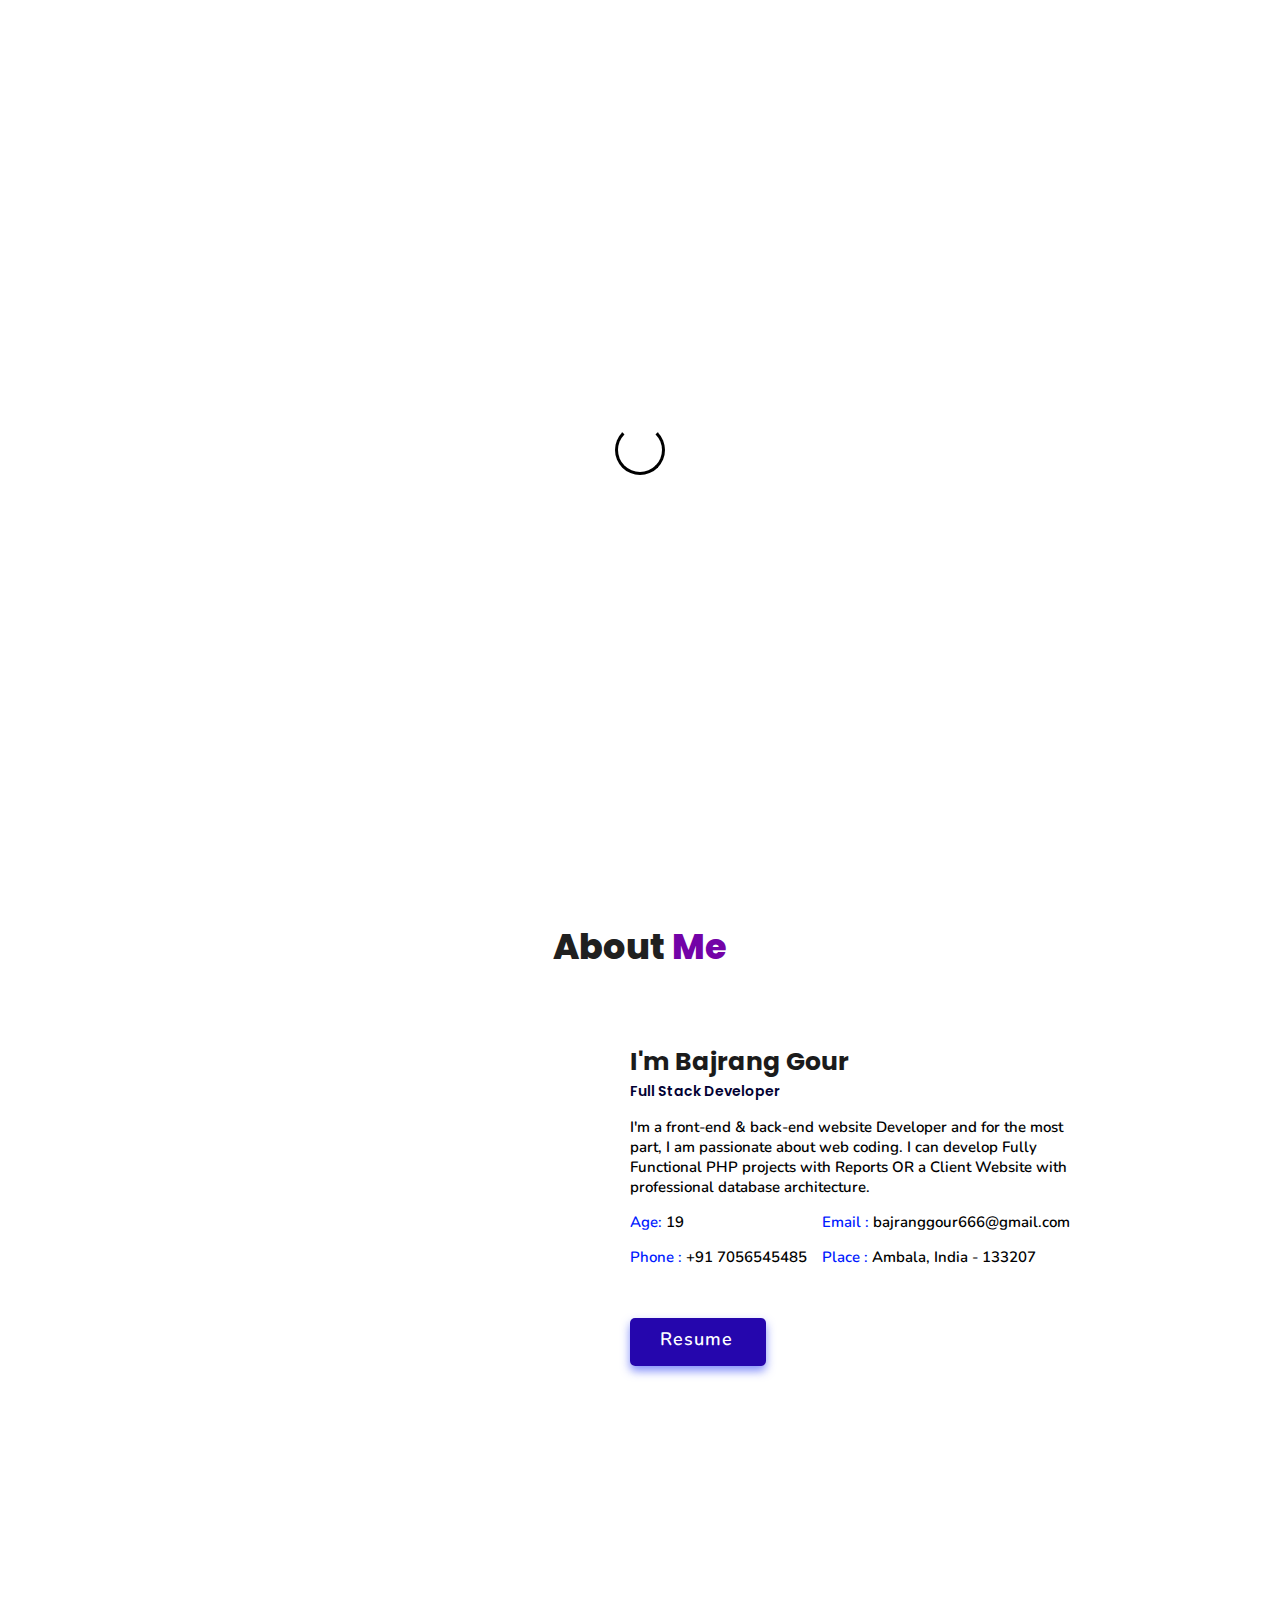
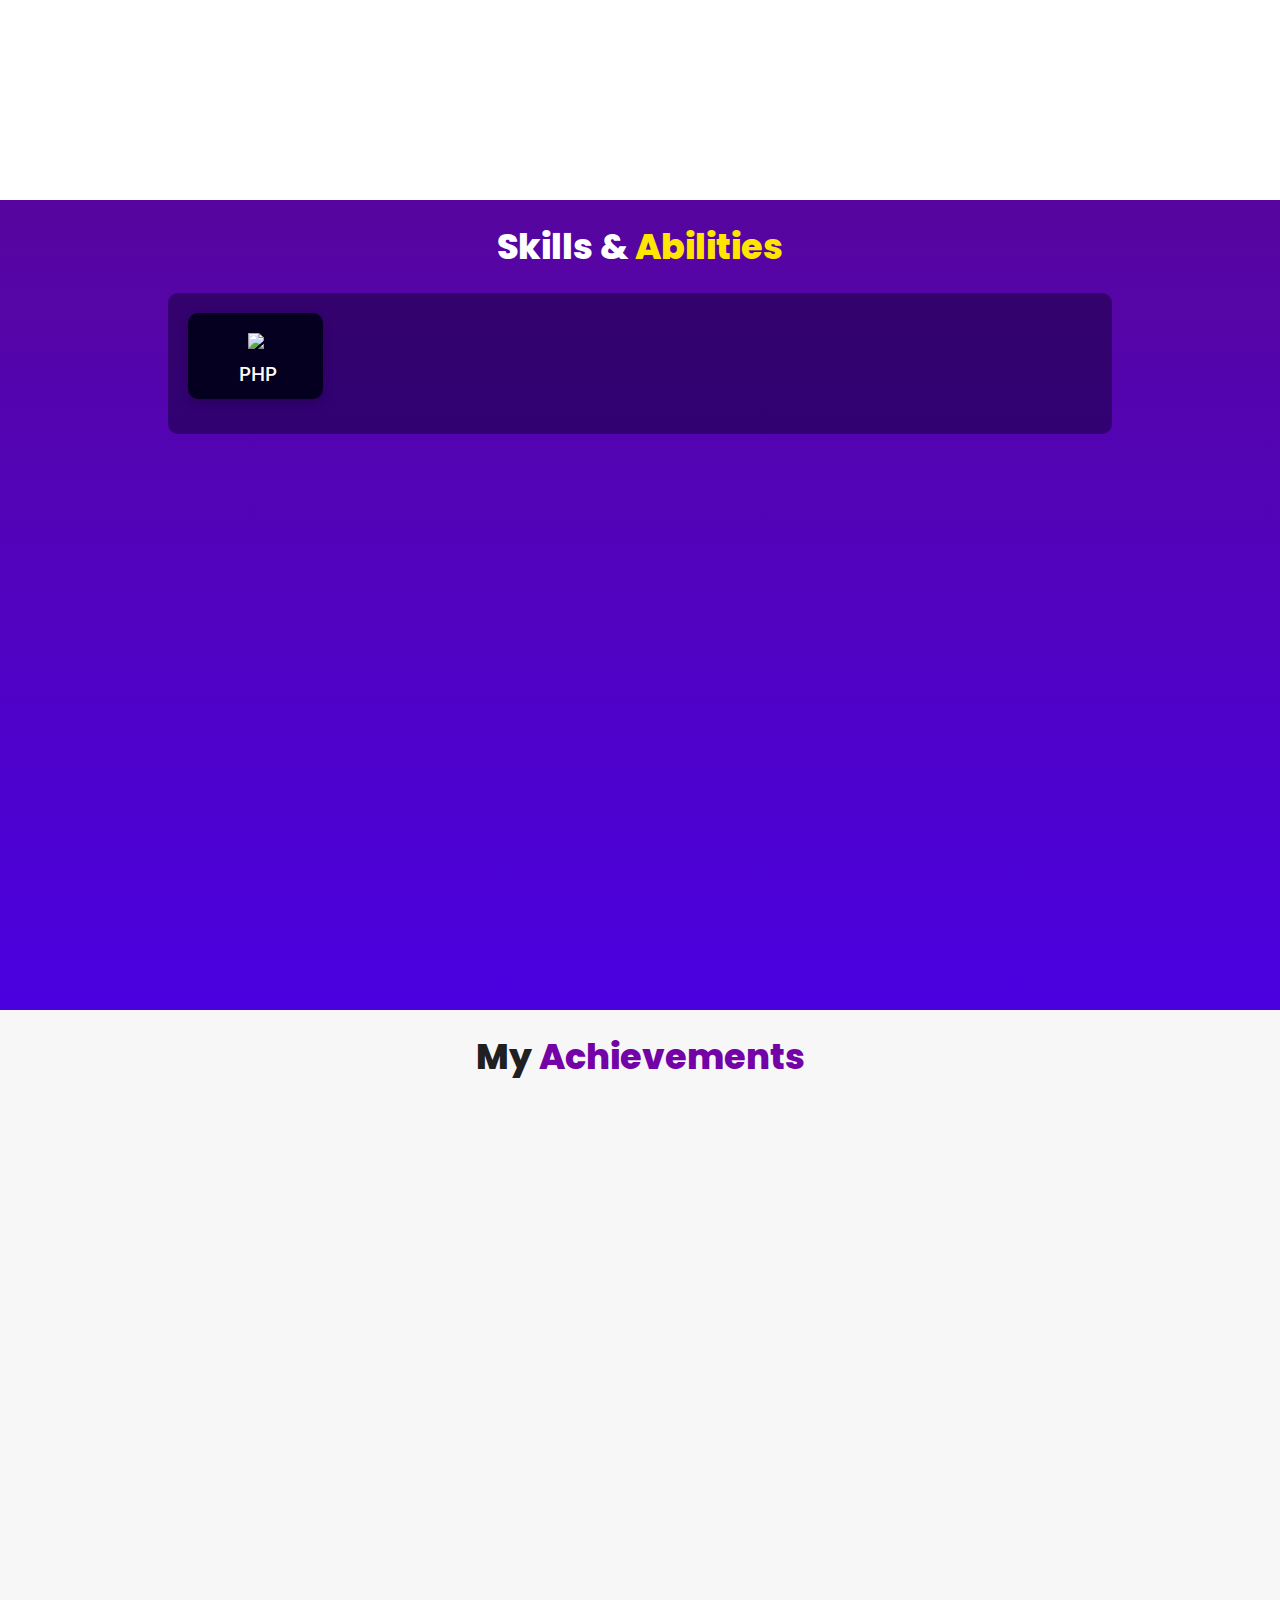
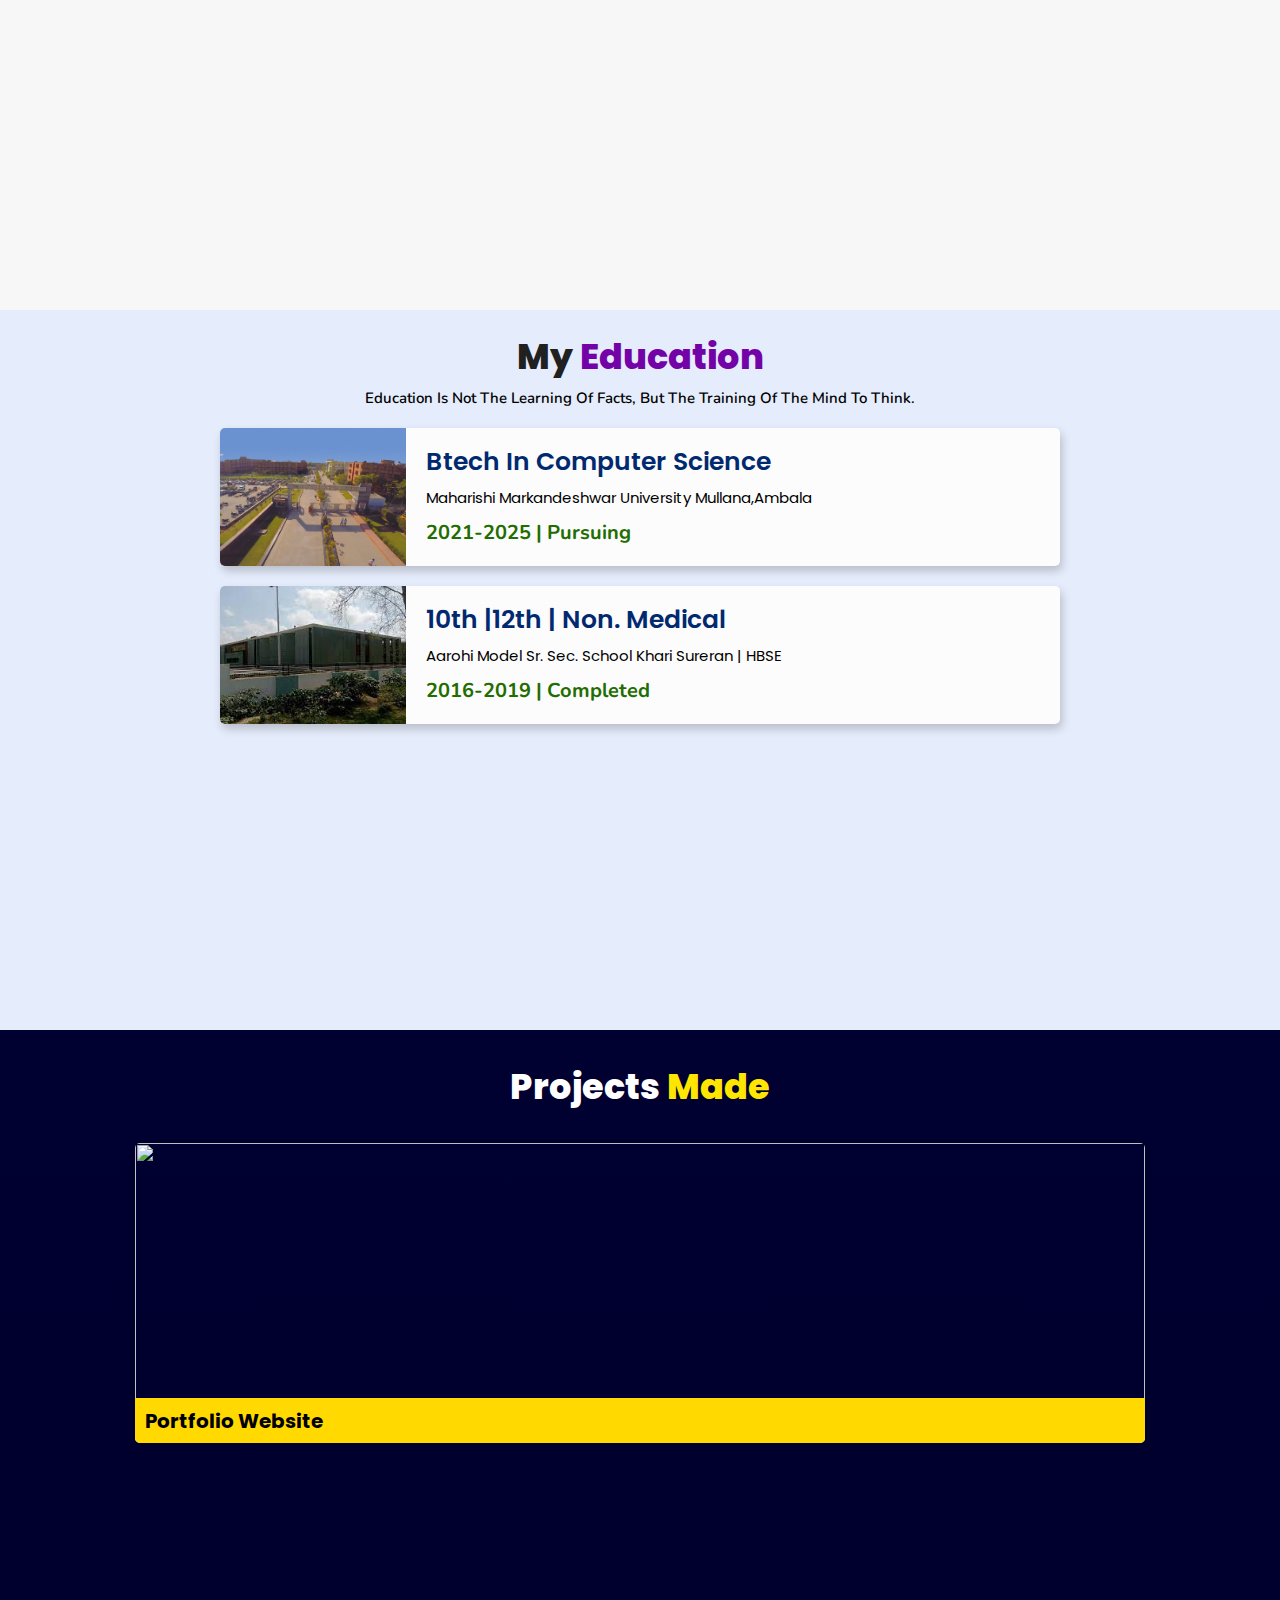
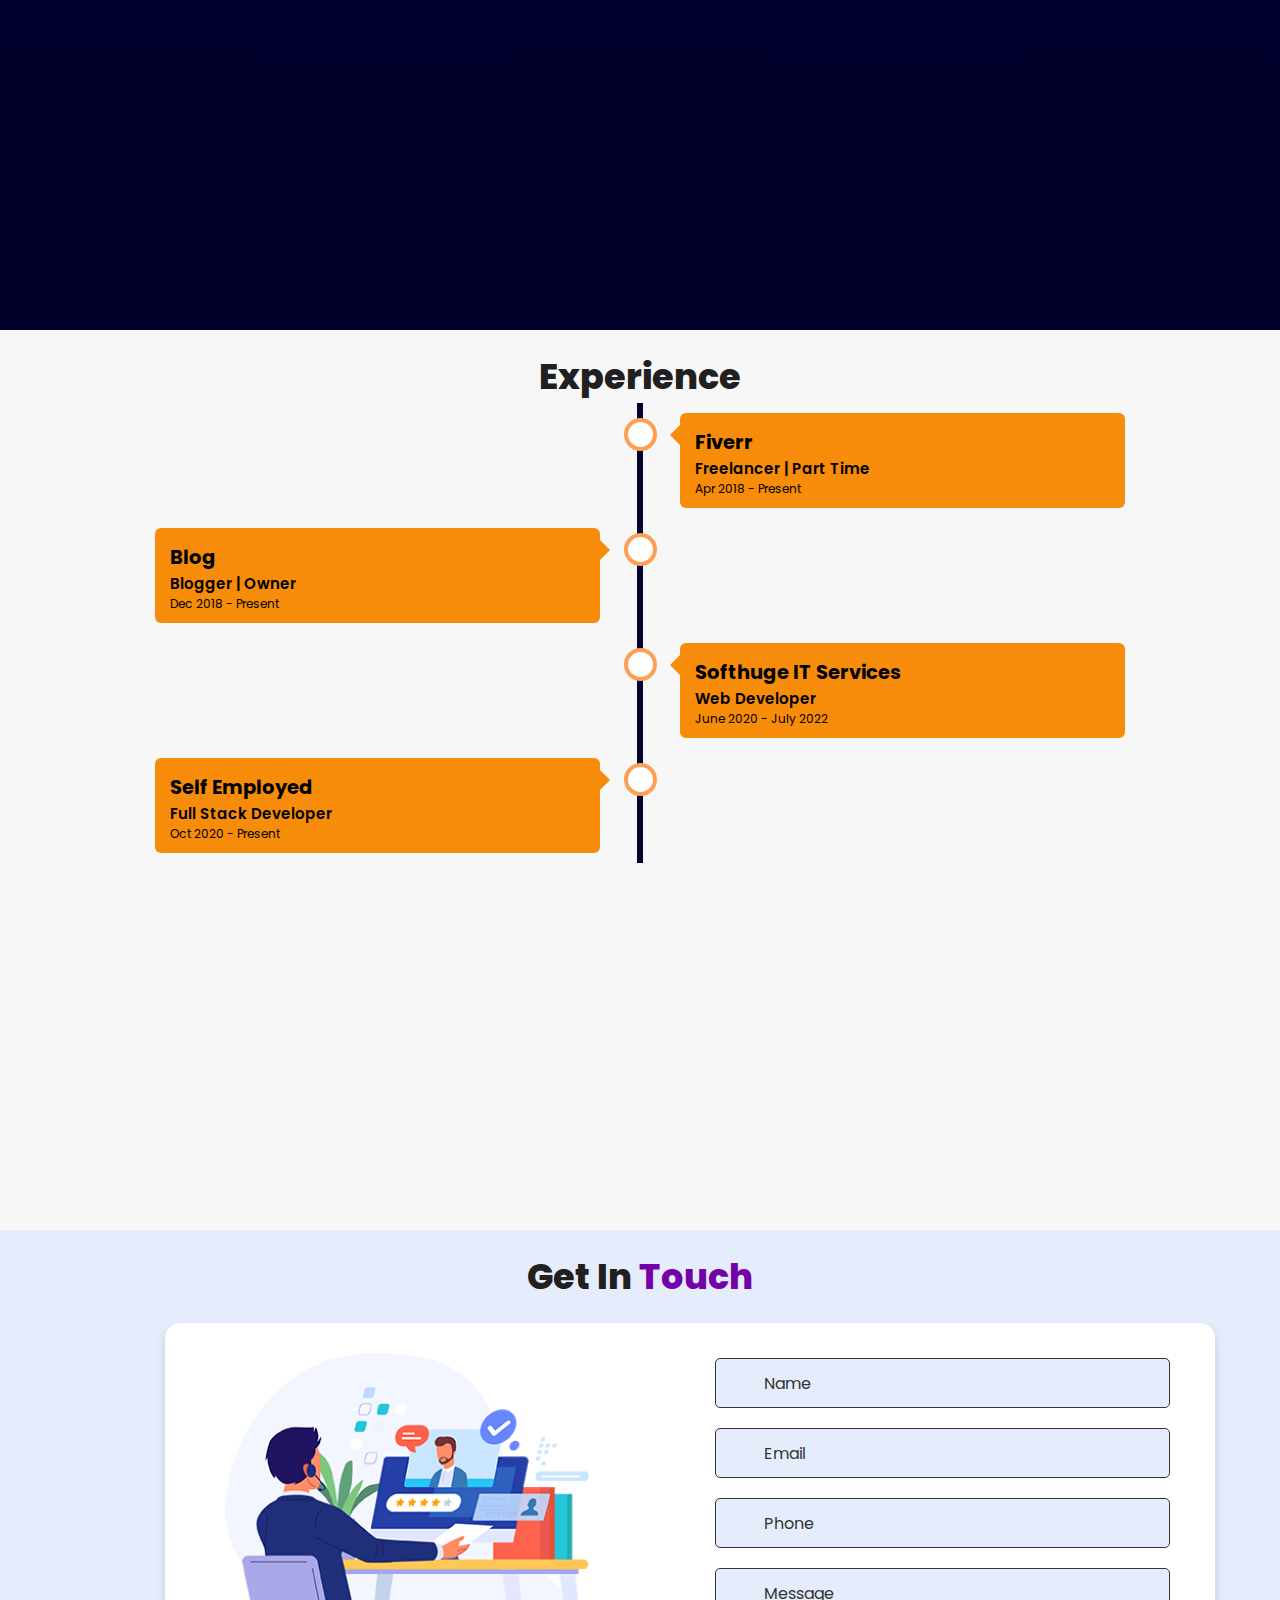
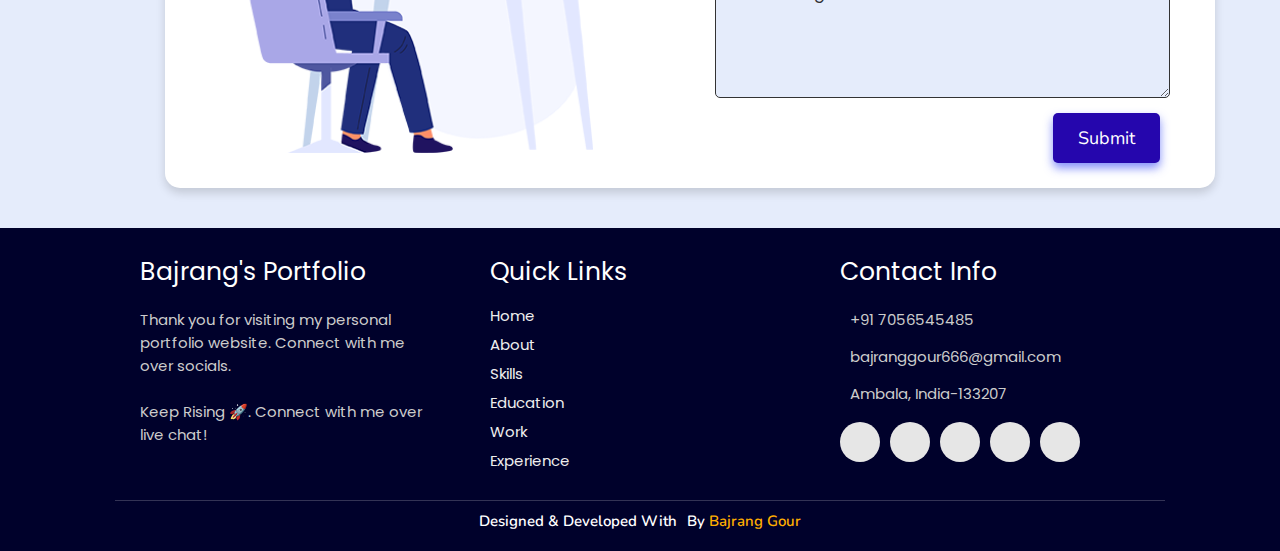
==== commit 8e778f07: "Navbar" ====
--- a/index.html
+++ b/index.html
@@ -86,9 +86,12 @@
             <li><a class="active" href="#home">Home</a></li>
             <li><a href="#about">About</a></li>
             <li><a href="#skills">Skills</a></li>
+            <li><a href="#achievements">Achievements</a></li>
+
             <li><a href="#education">Education</a></li>
             <li><a href="#work">Work</a></li>
             <li><a href="#experience">Experience</a></li>
+            
             <li><a href="#contact">Contact</a></li>
             </ul>
         </nav>
@@ -181,7 +184,7 @@
 <!-- skills section ends -->
 <!-- Achivements section ends -->
 
-<section class="about" id="about">
+<section class="achievements" id="achievements">
   <h2 class="heading"><i class="fas fa-trophy"></i> My<span> Achievements</span></h2>
   <br>
   <div class="taggbox" style="width:100%;height:100%" data-widget-id="133568" data-tags="false" ></div><script src="https://widget.taggbox.com/embed-lite.min.js" type="text/javascript"></script>
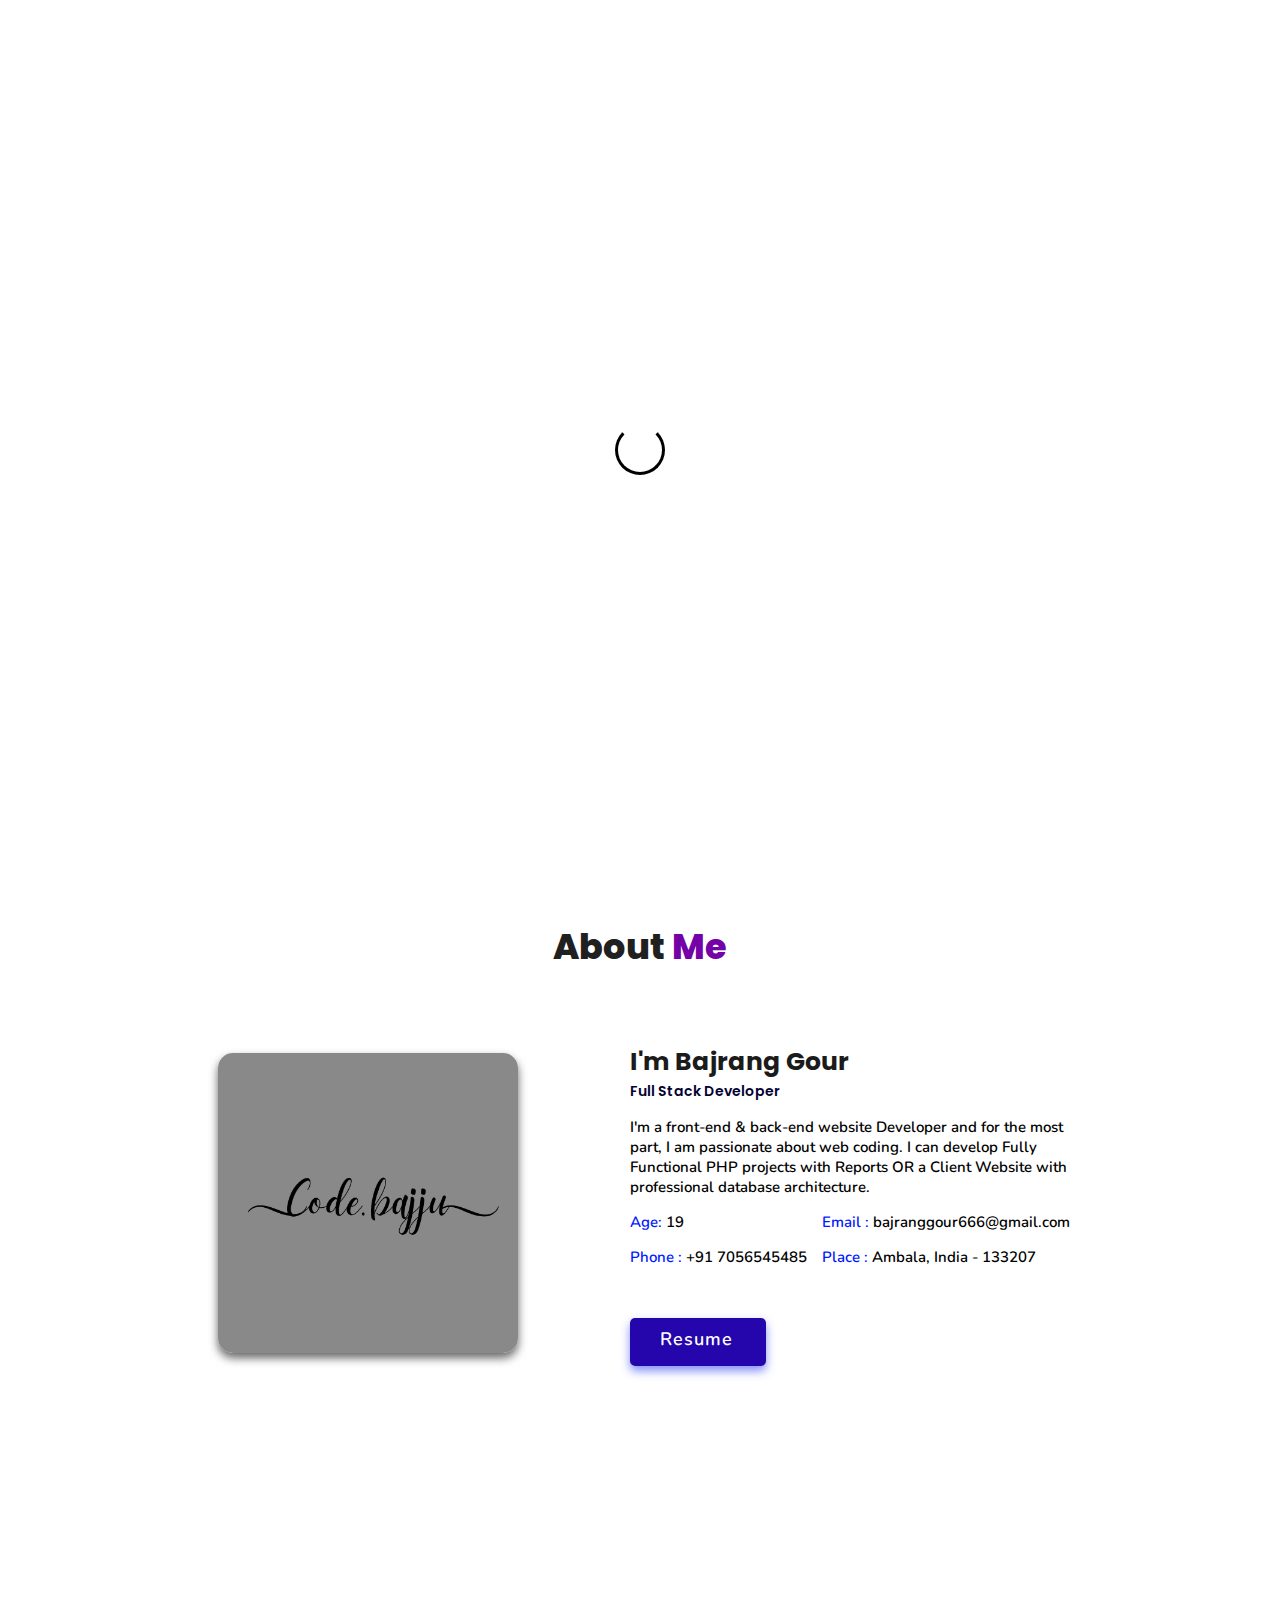
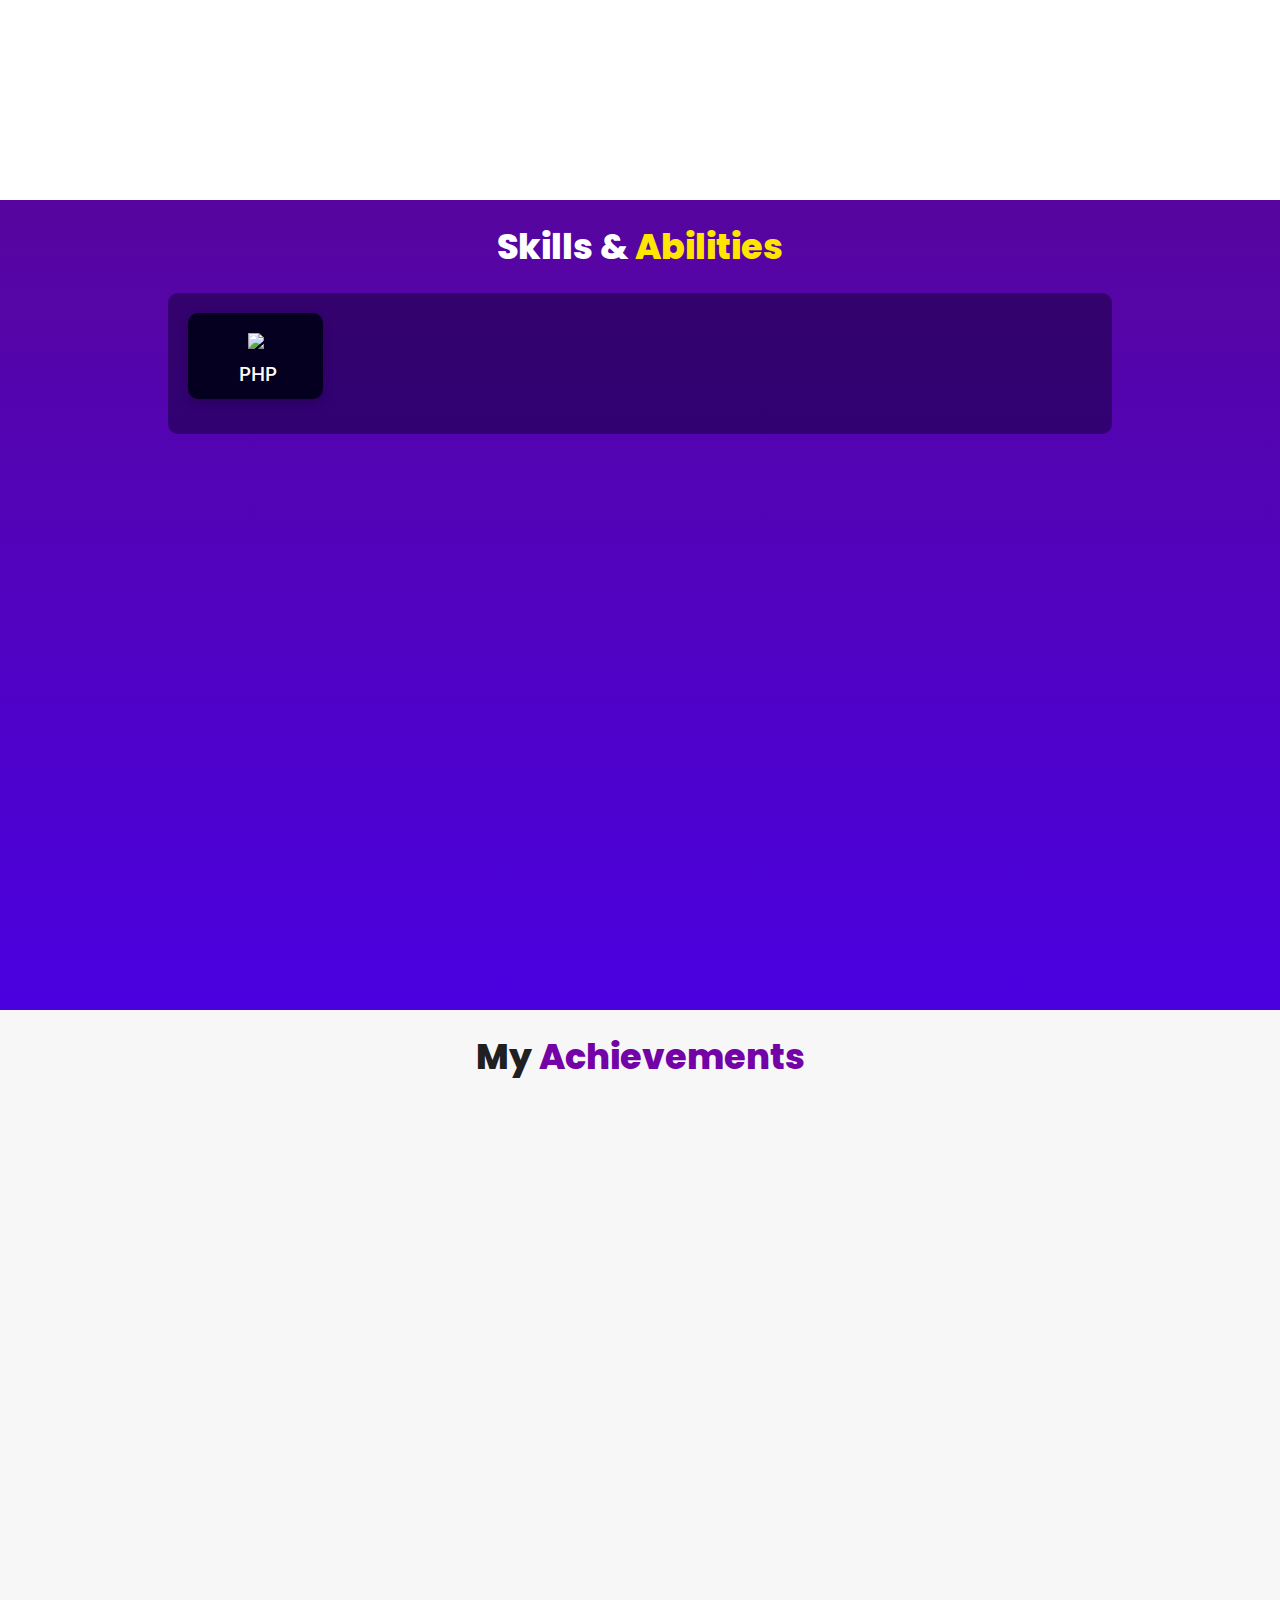
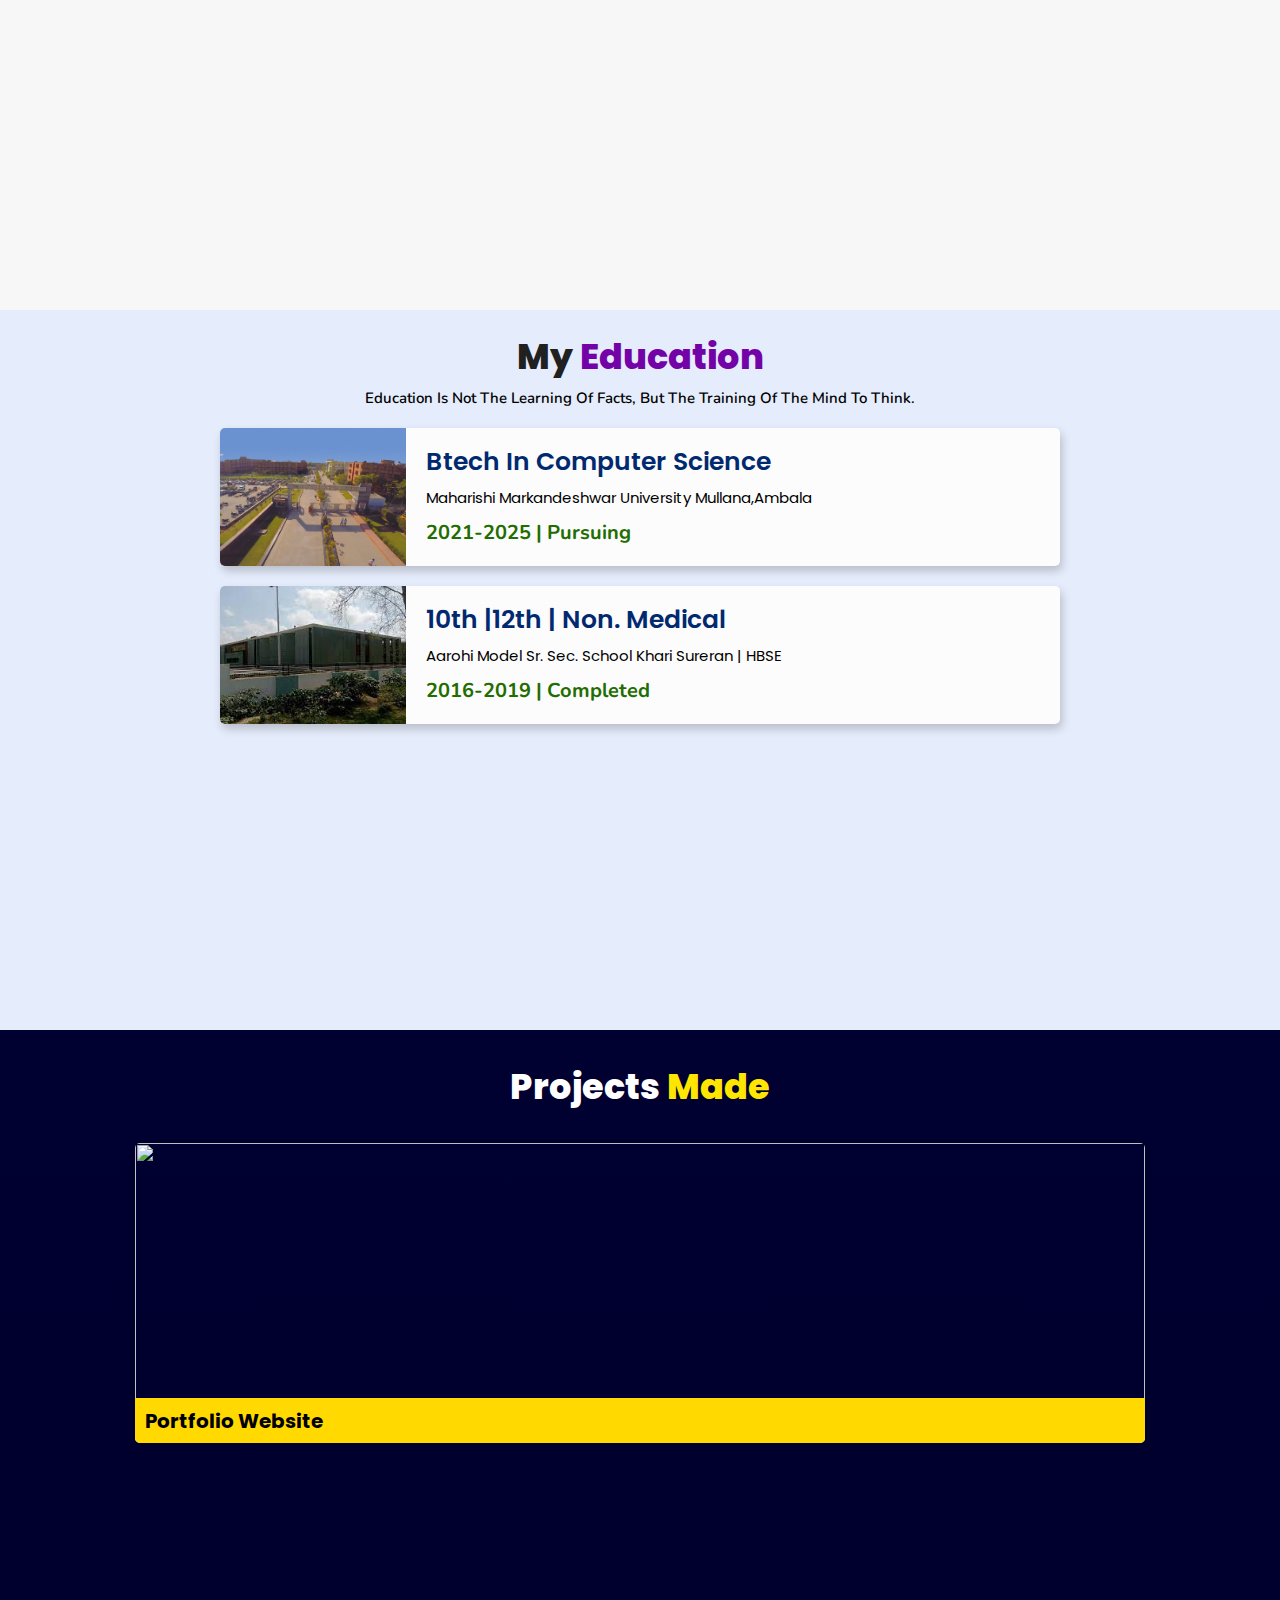
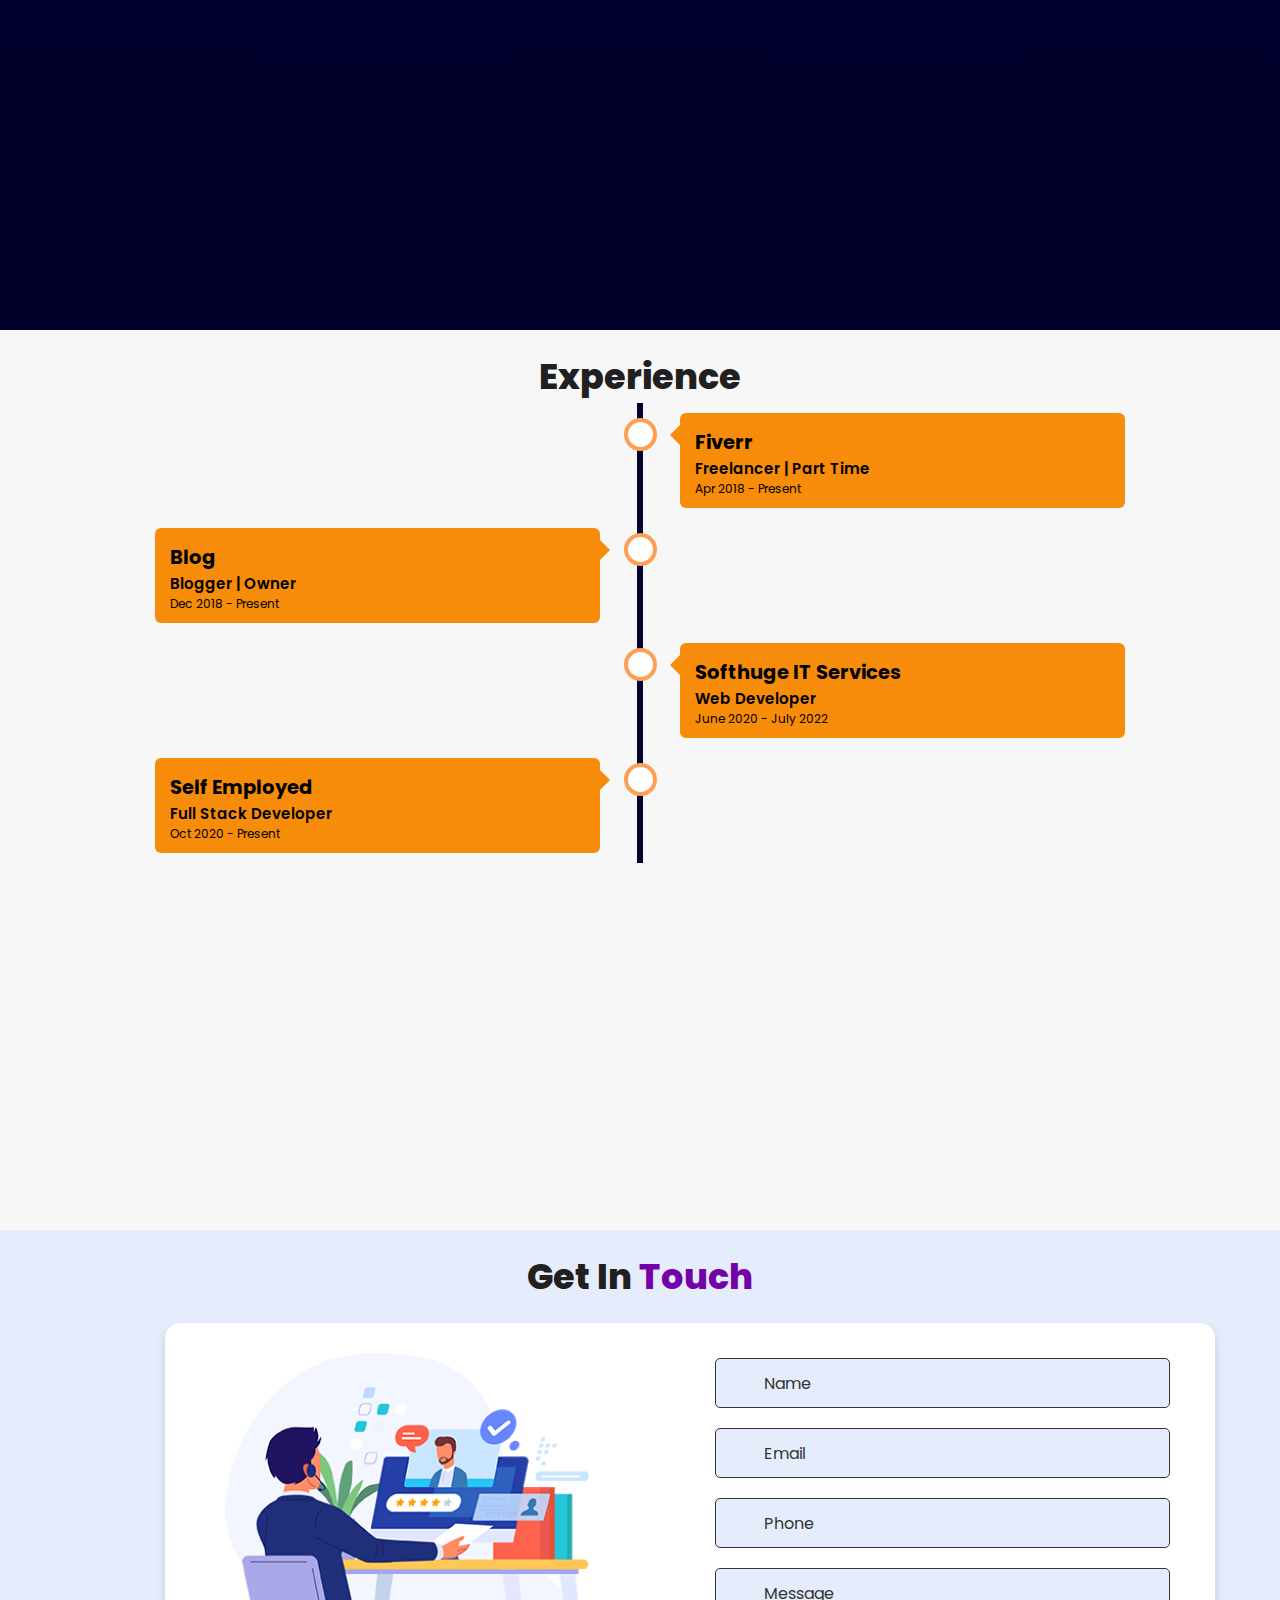
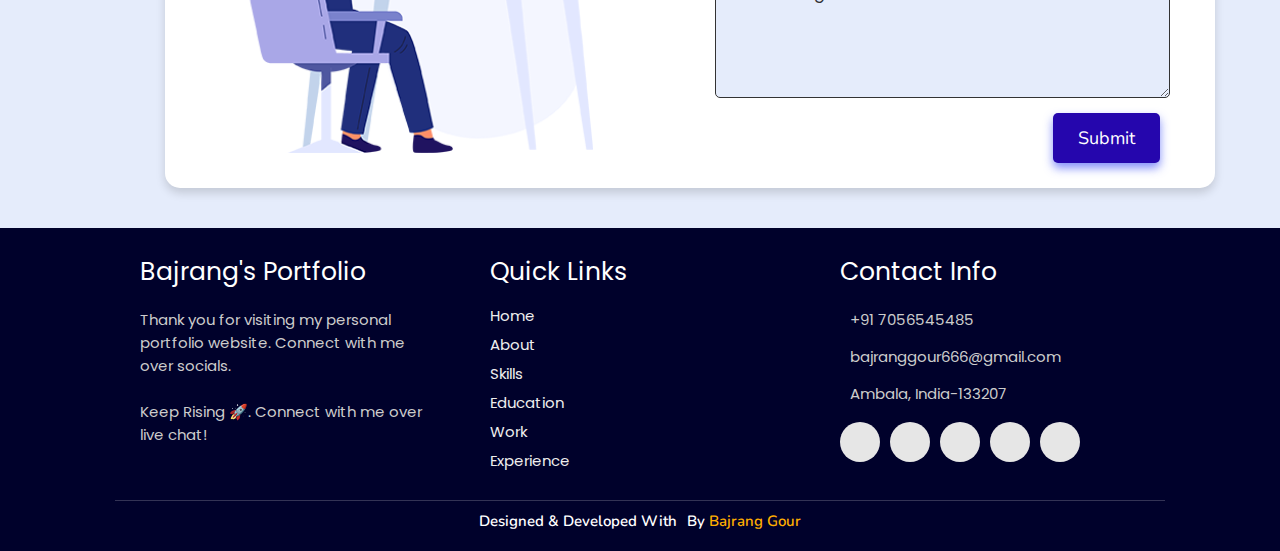
==== commit be1c22ad: "Image" ====
--- a/index.html
+++ b/index.html
@@ -120,7 +120,7 @@
       </div>
     </div>
 <div class="image">
-    <img draggable="false" class="tilt" src="./assets/images/hero.jpeg" alt="">
+    <img draggable="false" class="tilt" src="https://avatars.githubusercontent.com/u/104210183?s=400&u=218c1685b2f47355ceca8711c32b5e7664b95d28&v=4" alt="">
 </div>
 </section>
 <!-- hero section ends -->
@@ -133,7 +133,7 @@
     <div class="row">
 
     <div class="image">
-        <img draggable="false" class="tilt" src="https://avatars.githubusercontent.com/u/104210183?s=400&u=218c1685b2f47355ceca8711c32b5e7664b95d28&v=4" alt="">
+        <img draggable="false" class="tilt" src="./assets/images/hero.jpeg" alt="">
     </div>
     <div class="content">
         <h3>I'm Bajrang Gour</h3>
@@ -187,7 +187,7 @@
 <section class="achievements" id="achievements">
   <h2 class="heading"><i class="fas fa-trophy"></i> My<span> Achievements</span></h2>
   <br>
-  <div class="taggbox" style="width:100%;height:100%" data-widget-id="133568" data-tags="false" ></div><script src="https://widget.taggbox.com/embed-lite.min.js" type="text/javascript"></script>
+  <div class="taggbox" style="width:100%;height:100%;padding: 30px;" data-widget-id="133568" data-tags="false" ></div><script src="https://widget.taggbox.com/embed-lite.min.js" type="text/javascript"></script>
 </section>
 
 <!-- Achivements section ends -->
@@ -234,6 +234,7 @@
 <section class="work" id="work">
 
   <h2 class="heading"><i class="fas fa-laptop-code"></i> Projects <span>Made</span></h2>
+
 
   <div class="box-container">
 
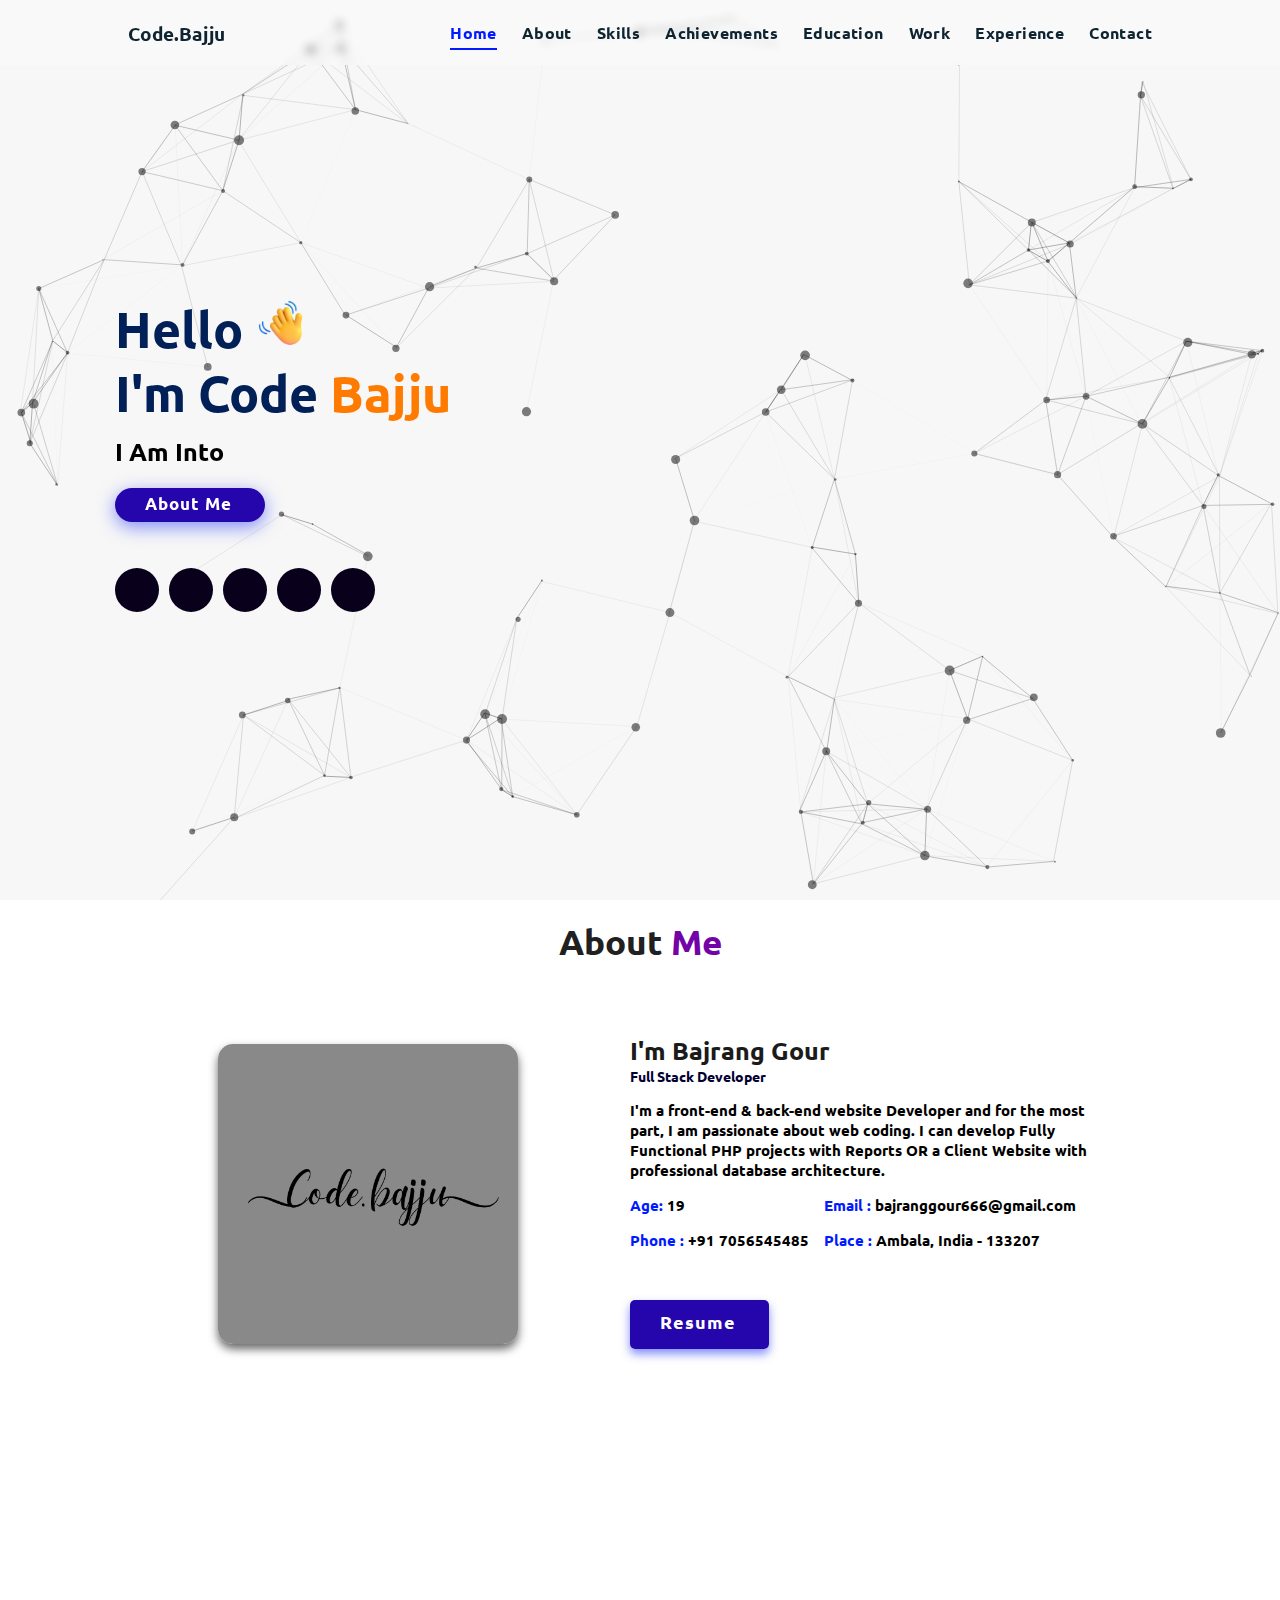
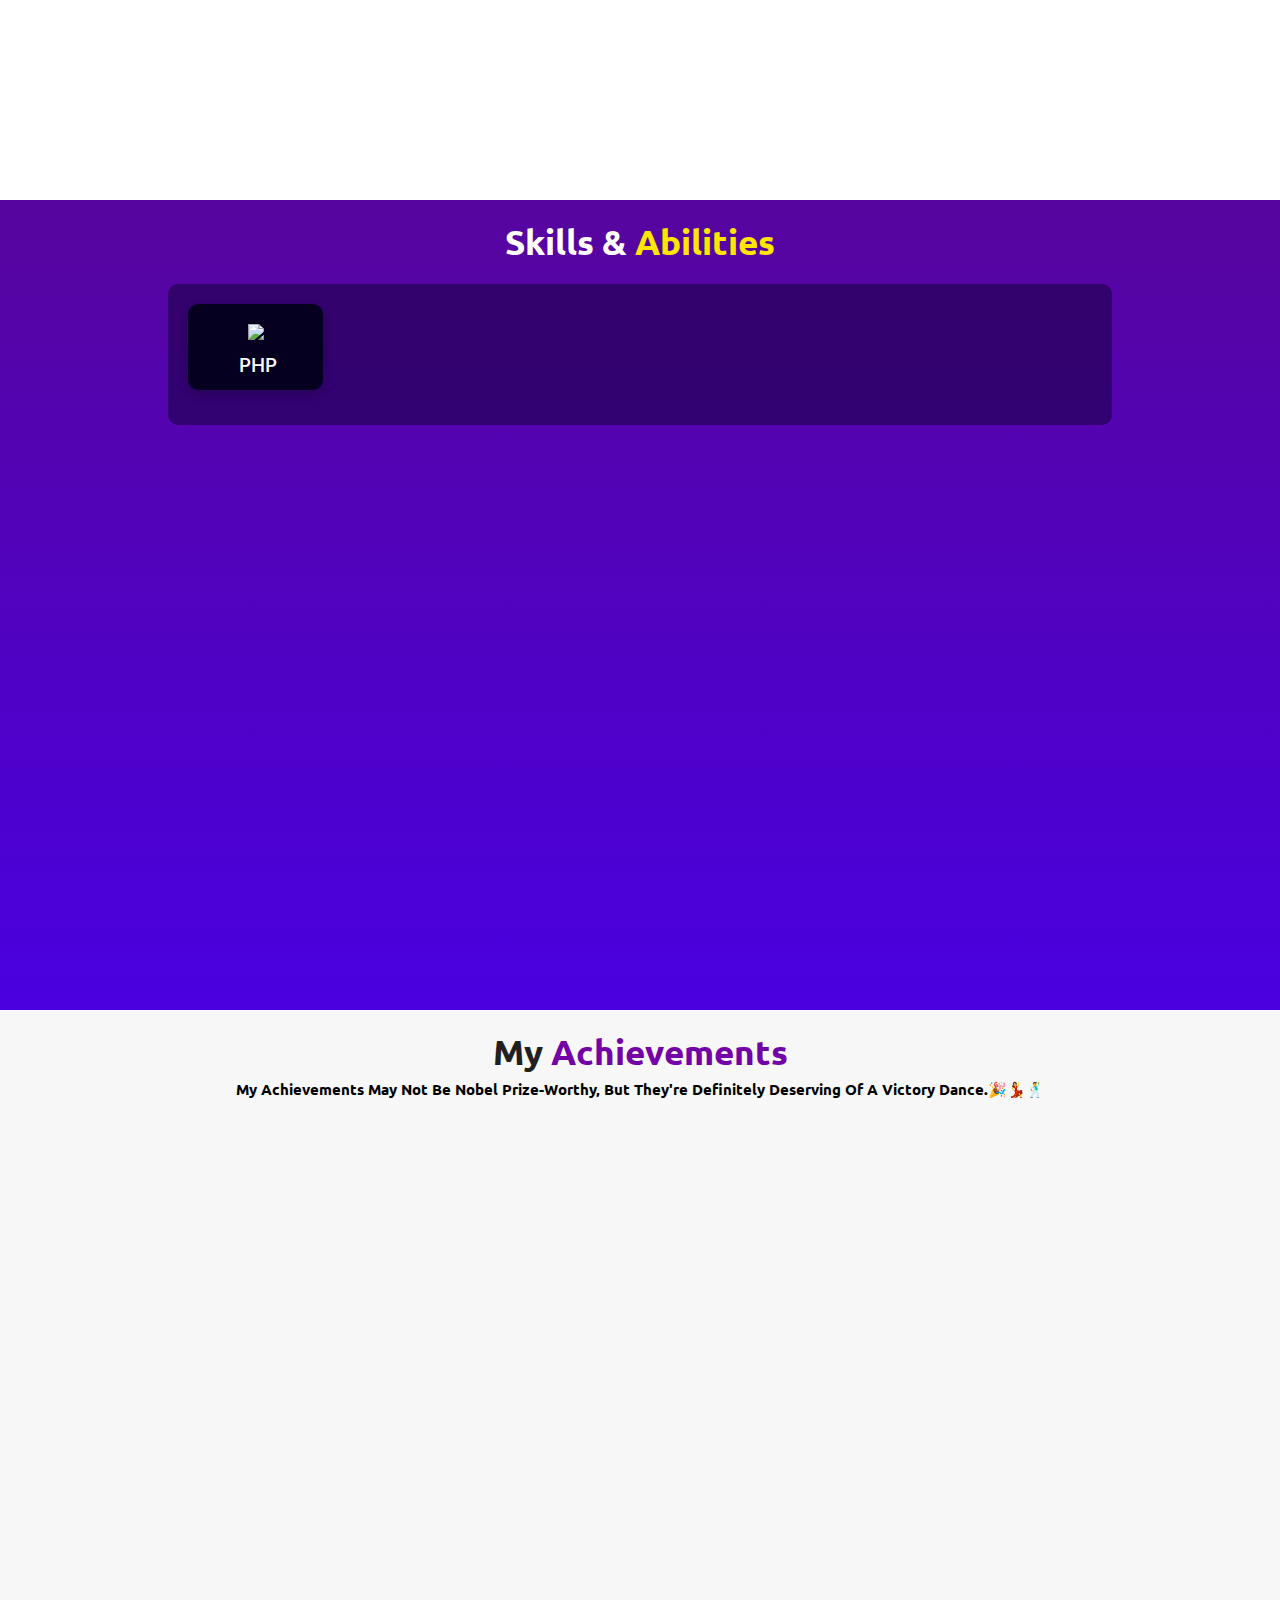
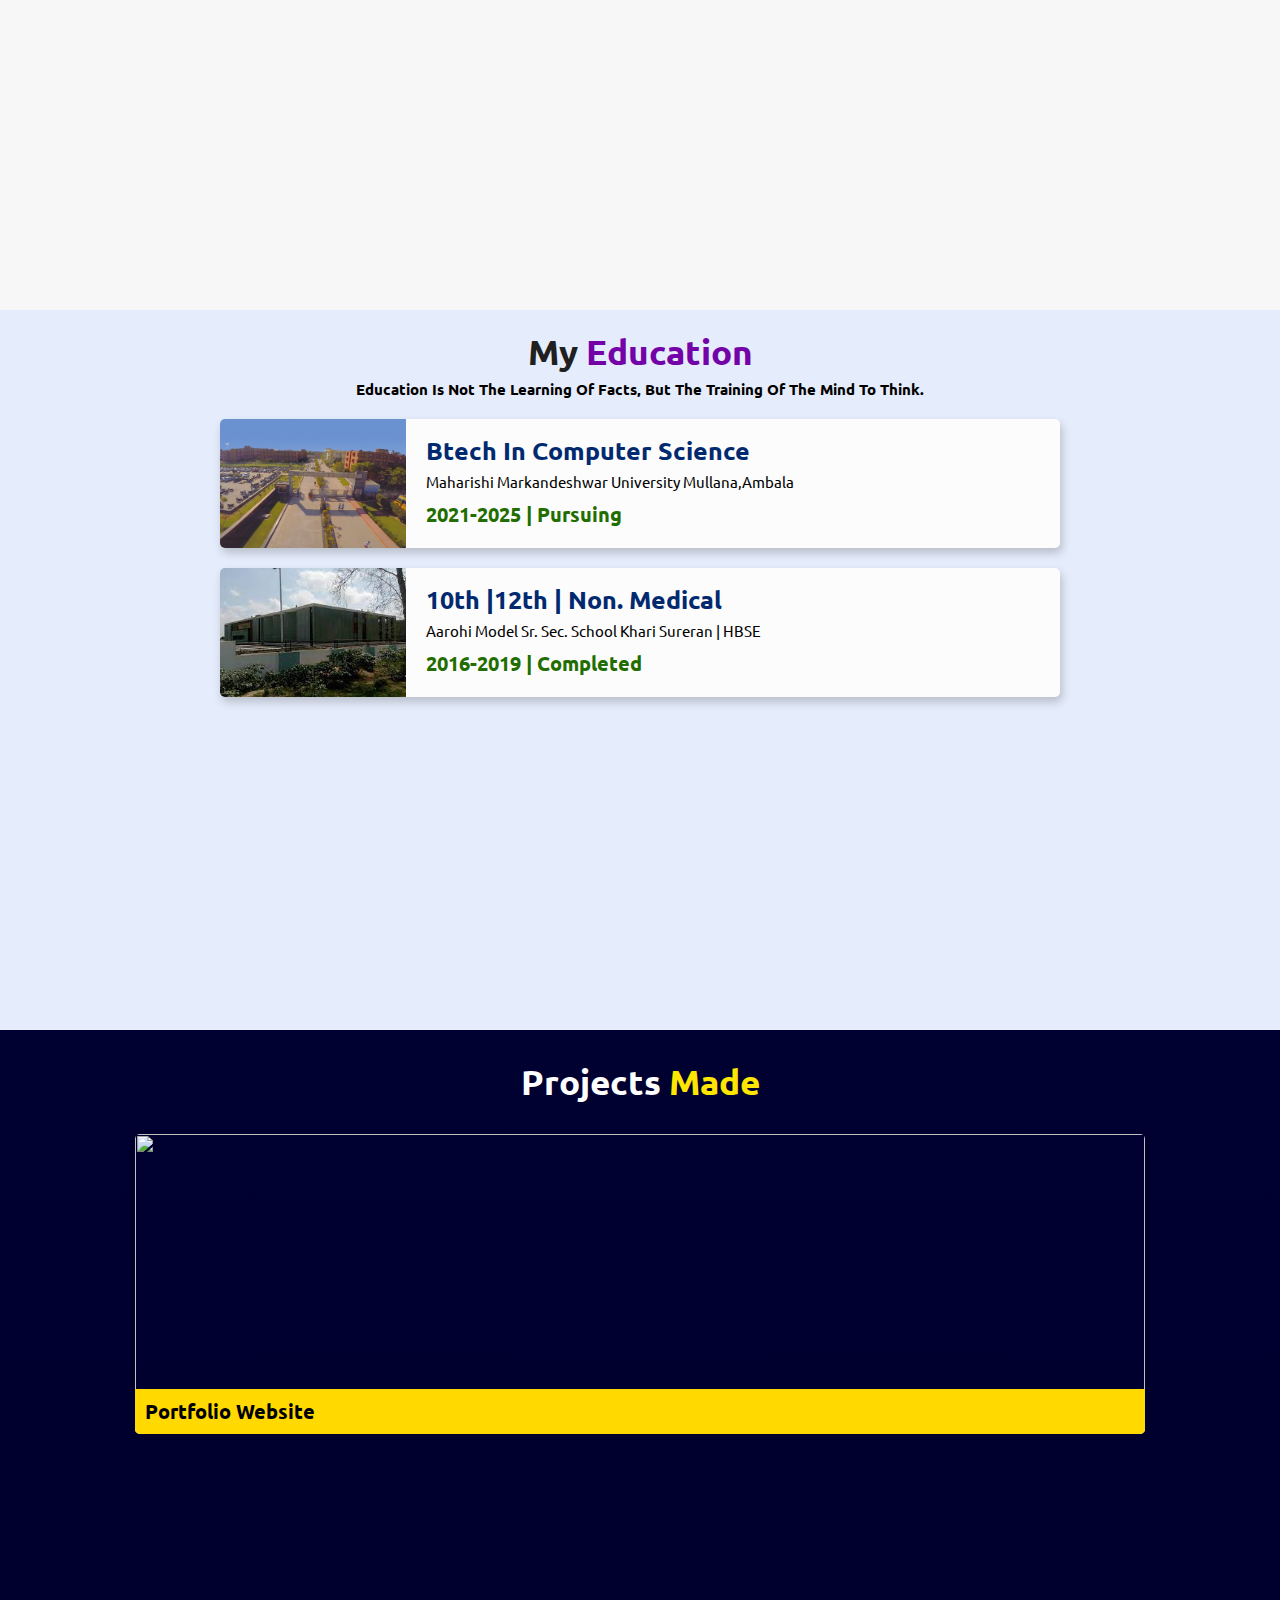
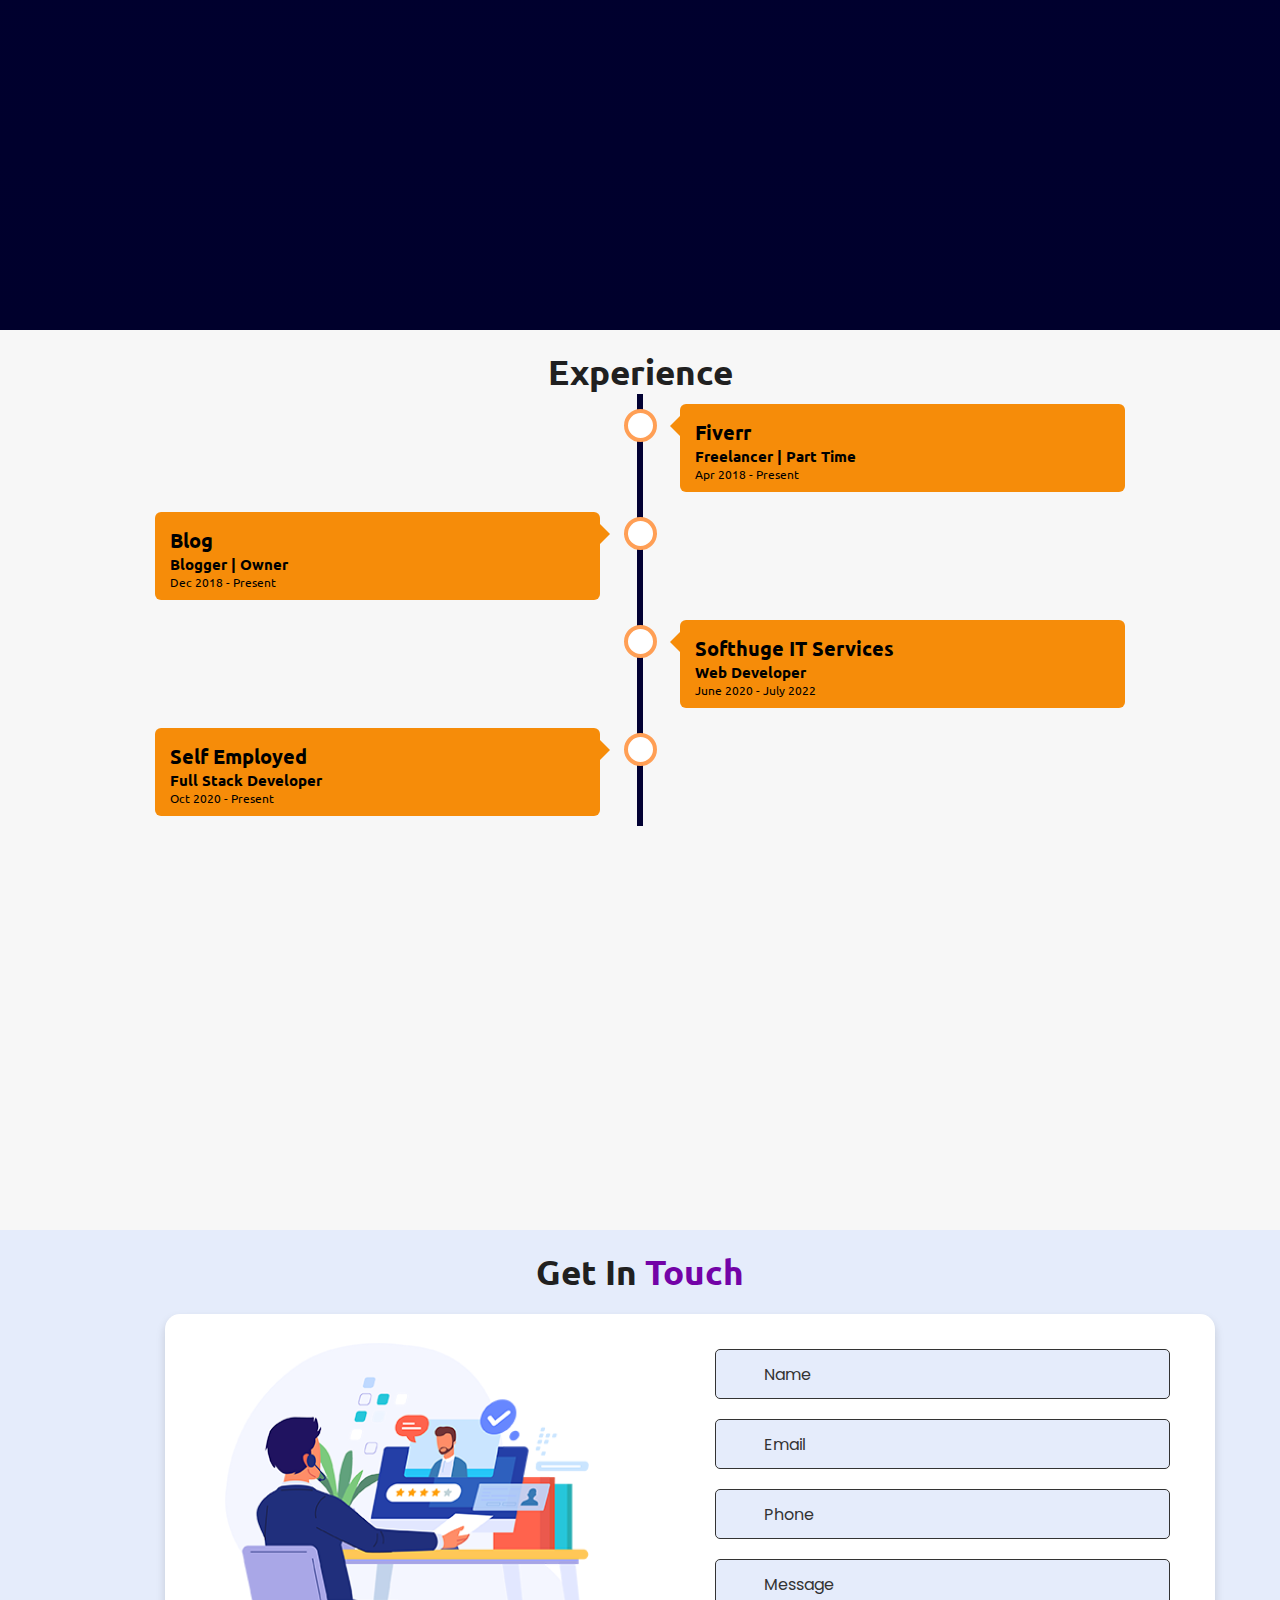
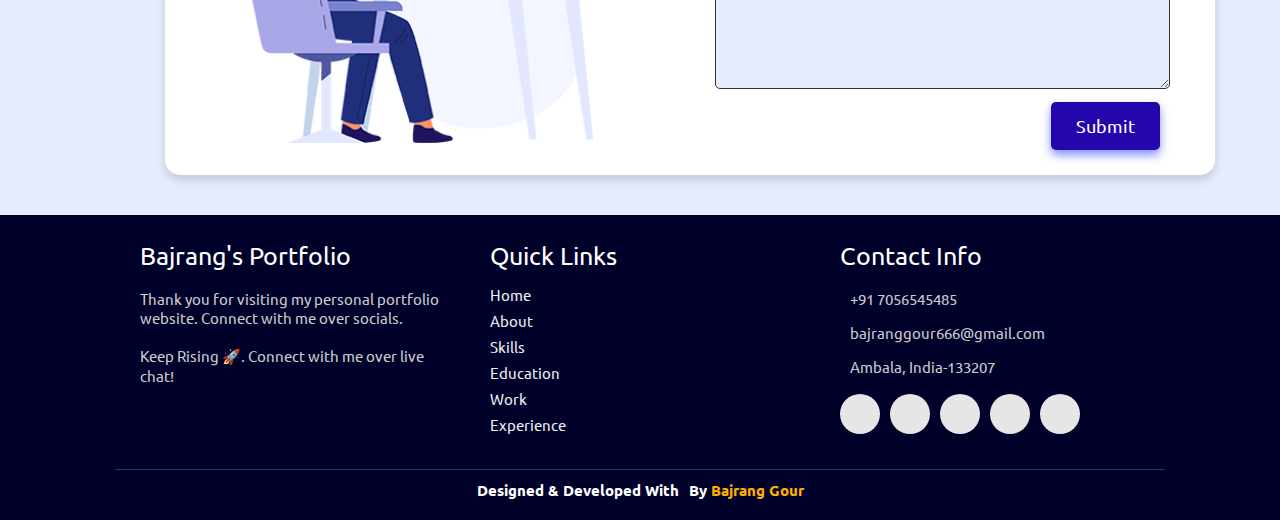
==== commit 646d65d8: "Minor Changes" ====
--- a/index.html
+++ b/index.html
@@ -72,16 +72,16 @@
   <div class="circle circle-6"></div>
 </div> -->
 
-<div class="preloader">
+<!-- <div class="preloader">
   <span></span>
-</div>
+</div> -->
 
 <!-- navbar starts -->
 <header>
         <a href="/" class="logo"><i class="fas fa-coffee"></i> Code.bajju</a>
 
         <div id="menu" class="fas fa-bars"></div>
-        <nav class="navbar">
+        <nav class="navbar blur-background">
             <ul>
             <li><a class="active" href="#home">Home</a></li>
             <li><a href="#about">About</a></li>
@@ -104,7 +104,8 @@
     <div id="particles-js"></div>
 
     <div class="content">
-    <h2>Hi There,<br/> I'm Code <span>Bajju</span></h2>
+      <br>
+      <h2>Hello <img src="/assets/images/waving-hand.png" alt="" srcset="" style="height: 50px;"><br/> I'm Code <span>Bajju</span></h2>
     <p>i am into <span class="typing-text"></span></p>
     <a href="#about" class="btn"><span>About Me</span>
       <i class="fas fa-arrow-circle-down"></i>
@@ -186,8 +187,9 @@
 
 <section class="achievements" id="achievements">
   <h2 class="heading"><i class="fas fa-trophy"></i> My<span> Achievements</span></h2>
+  <p class="qoute">My achievements may not be Nobel Prize-worthy, but they're definitely deserving of a victory dance.🎉💃🕺</p>
   <br>
-  <div class="taggbox" style="width:100%;height:100%;padding: 30px;" data-widget-id="133568" data-tags="false" ></div><script src="https://widget.taggbox.com/embed-lite.min.js" type="text/javascript"></script>
+  <div class="taggbox" style="width:100%;height:100%;font-size: 62.5%;" data-widget-id="133568" data-tags="false" ></div><script src="https://widget.taggbox.com/embed-lite.min.js" type="text/javascript"></script>
 </section>
 
 <!-- Achivements section ends -->
--- a/assets/css/style.css
+++ b/assets/css/style.css
@@ -1,5 +1,7 @@
 @import url("https://fonts.googleapis.com/css2?family=Poppins:wght@400;600;700&display=swap");
-@import url("https://fonts.googleapis.com/css2?family=Nunito:ital,wght@0,300;0,400;0,600;0,700;1,300;1,400&display=swap");
+@import url("https://fonts.googleapis.com/css2?family=Ubuntu:ital,wght@0,300;0,400;0,600;0,700;1,300;1,400&display=swap");
+@import url('https://fonts.googleapis.com/css2?family=Ubuntu:wght@300&display=swap');
+
 
 * {
   margin: 0;
@@ -12,13 +14,14 @@
   transition: all 0.2s linear;
 }
 html {
-  font-size: 62.5%;
+  font-size: 72.5%;
   overflow-x: hidden;
   scroll-behavior: smooth;
 }
 body {
   background: #f7f7f7;
-  font-family: "Poppins", sans-serif;
+  font-family: 'Ubuntu', sans-serif;
+  /* font-family: "Ubuntu", normal; */
 }
 
 *::selection {
@@ -59,6 +62,17 @@
 /* pre loader end */
 
 /* navbar starts */
+.navbar::before {
+  content: "";
+  position: absolute;
+  top: 0;
+  left: 0;
+  right: 0;
+  bottom: 0;
+  backdrop-filter: blur(5px); 
+  background-color: rgba(255, 255, 255, 0.3); 
+  z-index: -1;
+}
 header {
   position: fixed;
   top: 0;
@@ -70,9 +84,13 @@
   justify-content: space-between;
   padding: 1.7rem 10%;
   height: 6.5rem;
-  background-color: #fff;
-  box-shadow: 0 1px 4px rgba(146, 161, 176, 0.3);
-}
+  /* background-color: #fff; */
+  /* box-shadow: 0 1px 4px rgba(146, 161, 176, 0.3); */
+}
+/* header .navbar.blurbackground{
+  backdrop-filter: blur(200px); 
+  background-color: rgba(255, 255, 255, 0.673);
+} */
 section {
   min-height: 100vh;
   padding: 2rem 9%;
@@ -121,6 +139,7 @@
   border-bottom: 0.2rem solid #011aff;
   padding: 0.5rem 0;
 }
+
 /* navbar ends */
 
 /* hamburger icon starts*/
@@ -176,6 +195,7 @@
     right: 0;
   }
 }
+
 /* hamburger icon ends */
 
 /* hero section starts*/
@@ -253,7 +273,7 @@
   color: #fff;
   background: #2506ad;
   box-shadow: 0px 5px 18px rgba(48, 68, 247, 0.6);
-  font-family: "Nunito", sans-serif;
+  font-family: "Ubuntu", sans-serif;
 }
 .home .btn span {
   font-weight: 700;
@@ -389,7 +409,7 @@
 .about .row .content p {
   font-size: 1.5rem;
   margin-top: 1.5rem;
-  font-family: "Nunito";
+  font-family: "Ubuntu";
   font-weight: 600;
   text-transform: none;
 }
@@ -397,7 +417,7 @@
   display: flex;
   flex-wrap: wrap;
   gap: 1.5rem;
-  font-family: "Nunito";
+  font-family: "Ubuntu";
   font-weight: 600;
 }
 .about .row .content .box-container .box p {
@@ -416,7 +436,7 @@
   color: #fff;
   background: #2506ad;
   box-shadow: 0px 5px 10px rgba(48, 68, 247, 0.6);
-  font-family: "Nunito", sans-serif;
+  font-family: "Ubuntu", sans-serif;
 }
 .resumebtn .btn span {
   font-weight: 600;
@@ -530,6 +550,15 @@
   }
 }
 /* skills media queries ends*/
+
+.achievements .qoute {
+  font-size: 1.5rem;
+  text-align: center;
+  font-family: "Ubuntu", sans-serif;
+  font-weight: 600;
+  margin-top: 0.5rem;
+}
+
 /* skills section ends */
 
 /* education section starts */
@@ -540,7 +569,7 @@
 .education .qoute {
   font-size: 1.5rem;
   text-align: center;
-  font-family: "Nunito", sans-serif;
+  font-family: "Ubuntu", sans-serif;
   font-weight: 600;
   margin-top: 0.5rem;
 }
@@ -604,7 +633,7 @@
   color: rgb(34, 109, 0);
   text-align: left;
   margin: 1rem;
-  font-family: "Nunito", sans-serif;
+  font-family: "Ubuntu", sans-serif;
   font-weight: 700;
 }
 
@@ -743,7 +772,7 @@
 .work .viewall .btn span {
   font-weight: 600;
   font-size: 1.7rem;
-  font-family: "Nunito", sans-serif;
+  font-family: "Ubuntu", sans-serif;
 }
 .work .viewall .btn i {
   margin-left: 0.3rem;
@@ -875,7 +904,7 @@
 .morebtn .btn span {
   font-weight: 600;
   font-size: 1.7rem;
-  font-family: "Nunito", sans-serif;
+  font-family: "Ubuntu", sans-serif;
 }
 .morebtn .btn i {
   margin-left: 0.3rem;
@@ -1044,7 +1073,7 @@
   background: #2506ad;
   box-shadow: 0px 5px 10px rgba(48, 68, 247, 0.6);
   transition: 0.3s ease;
-  font-family: "Nunito", sans-serif;
+  font-family: "Ubuntu", sans-serif;
 }
 .button-area button:hover {
   background: #421cecf5;
@@ -1155,7 +1184,7 @@
   padding: 1rem 0 0 0;
   text-align: center;
   font-size: 1.5rem;
-  font-family: "Nunito", sans-serif;
+  font-family: "Ubuntu", sans-serif;
   font-weight: 600;
   color: #fff;
   border-top: 0.1rem solid #fff3;
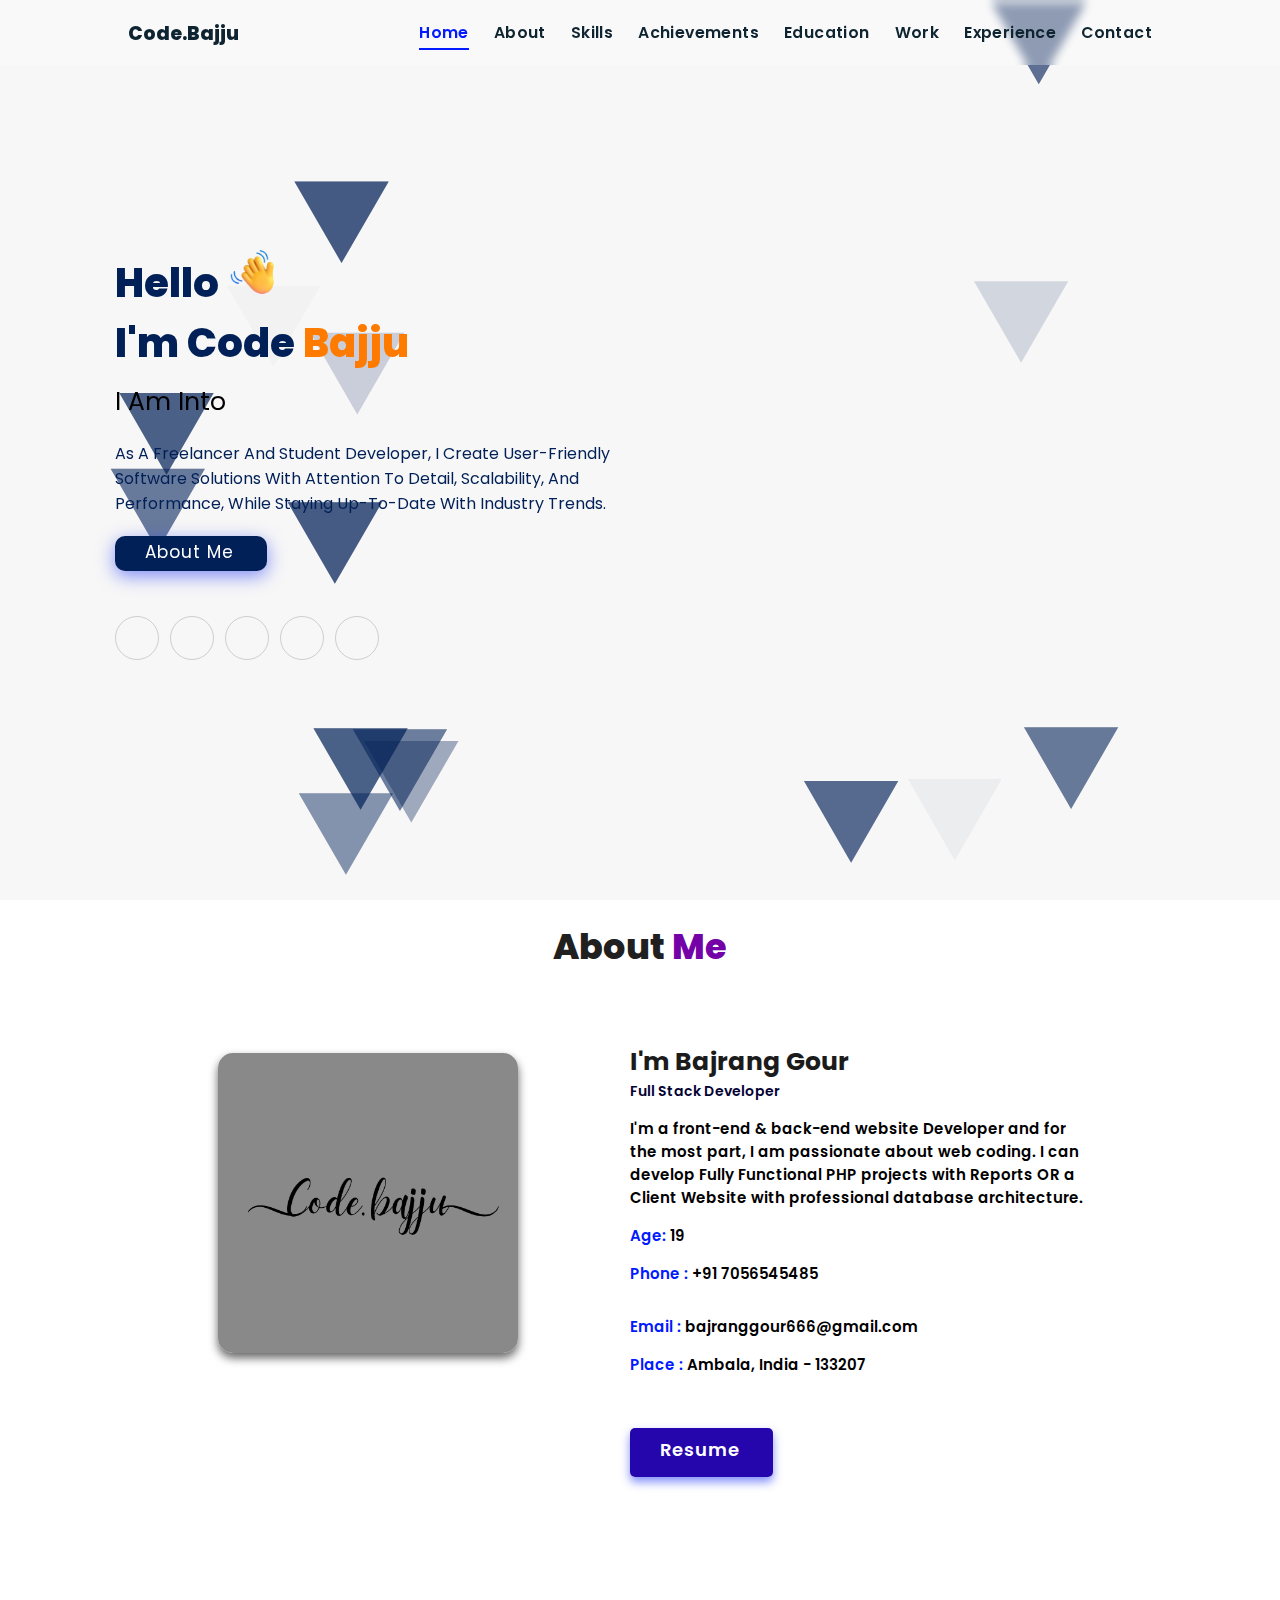
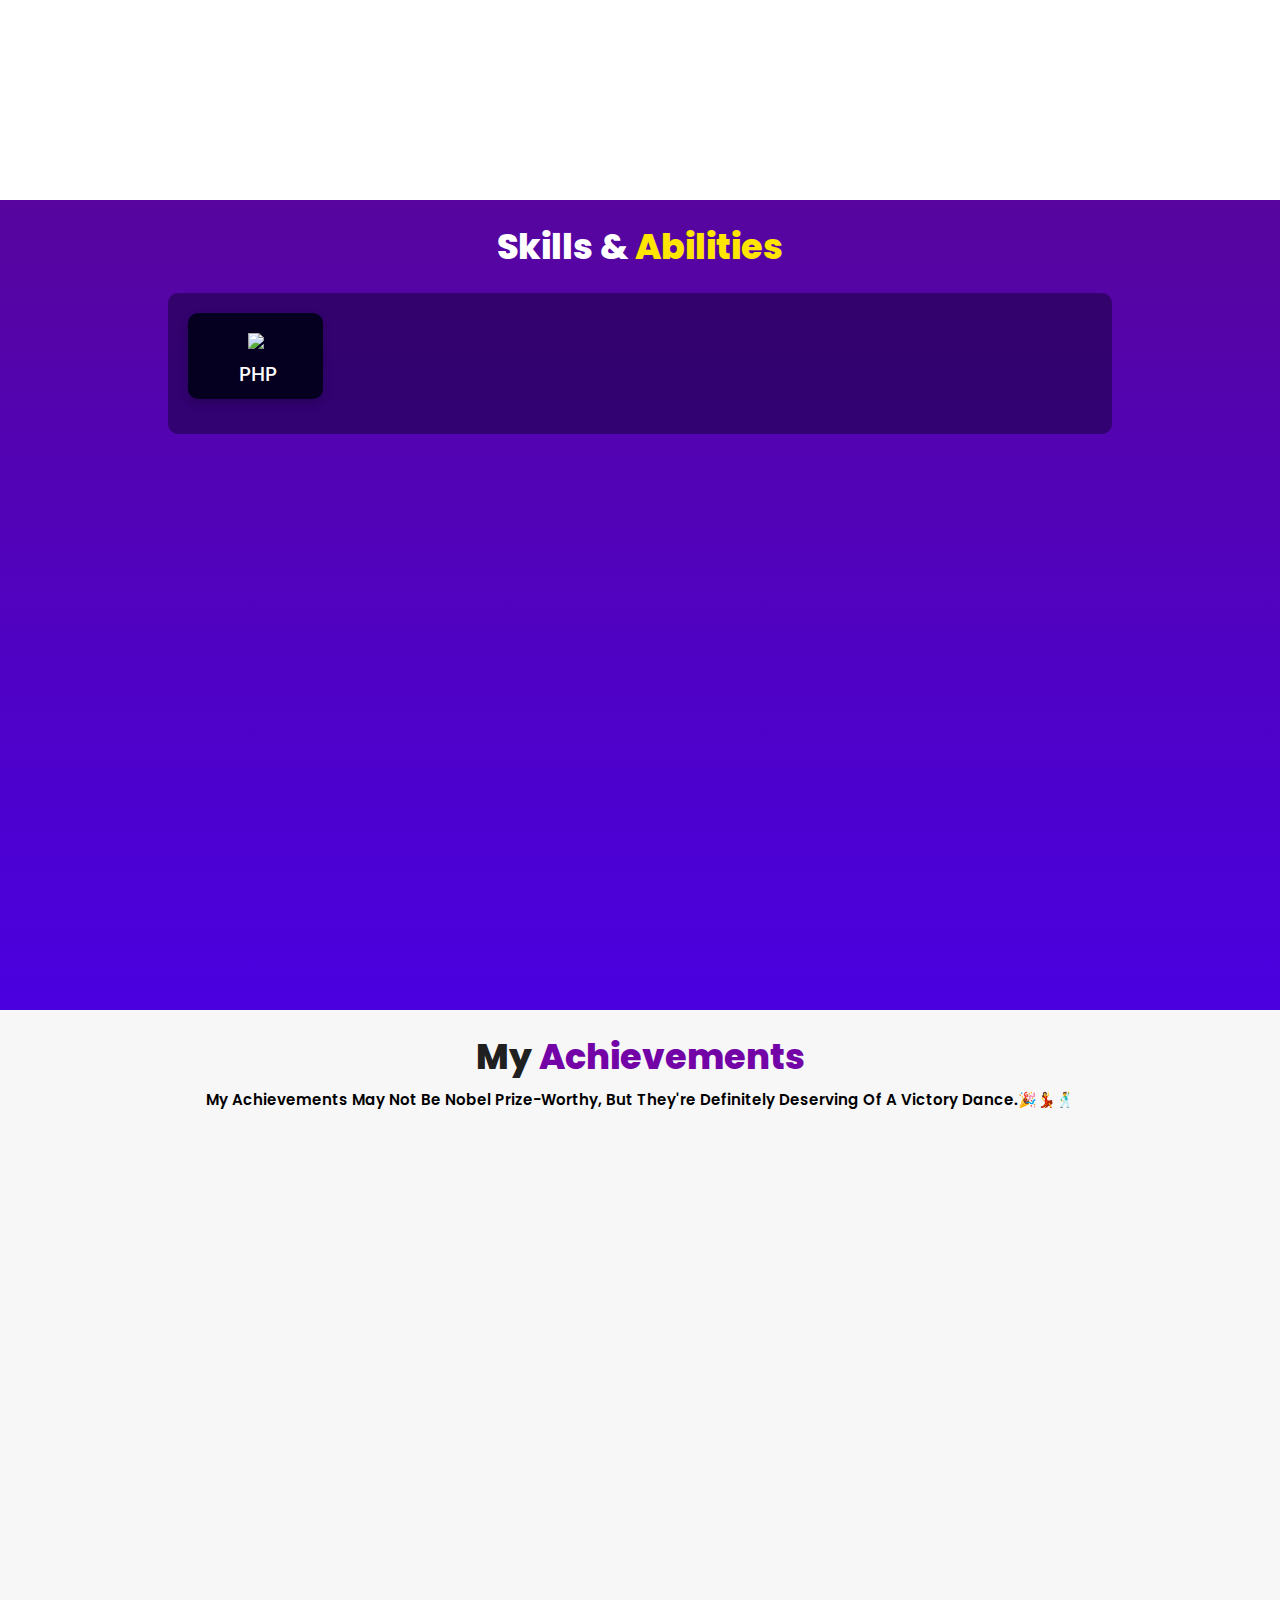
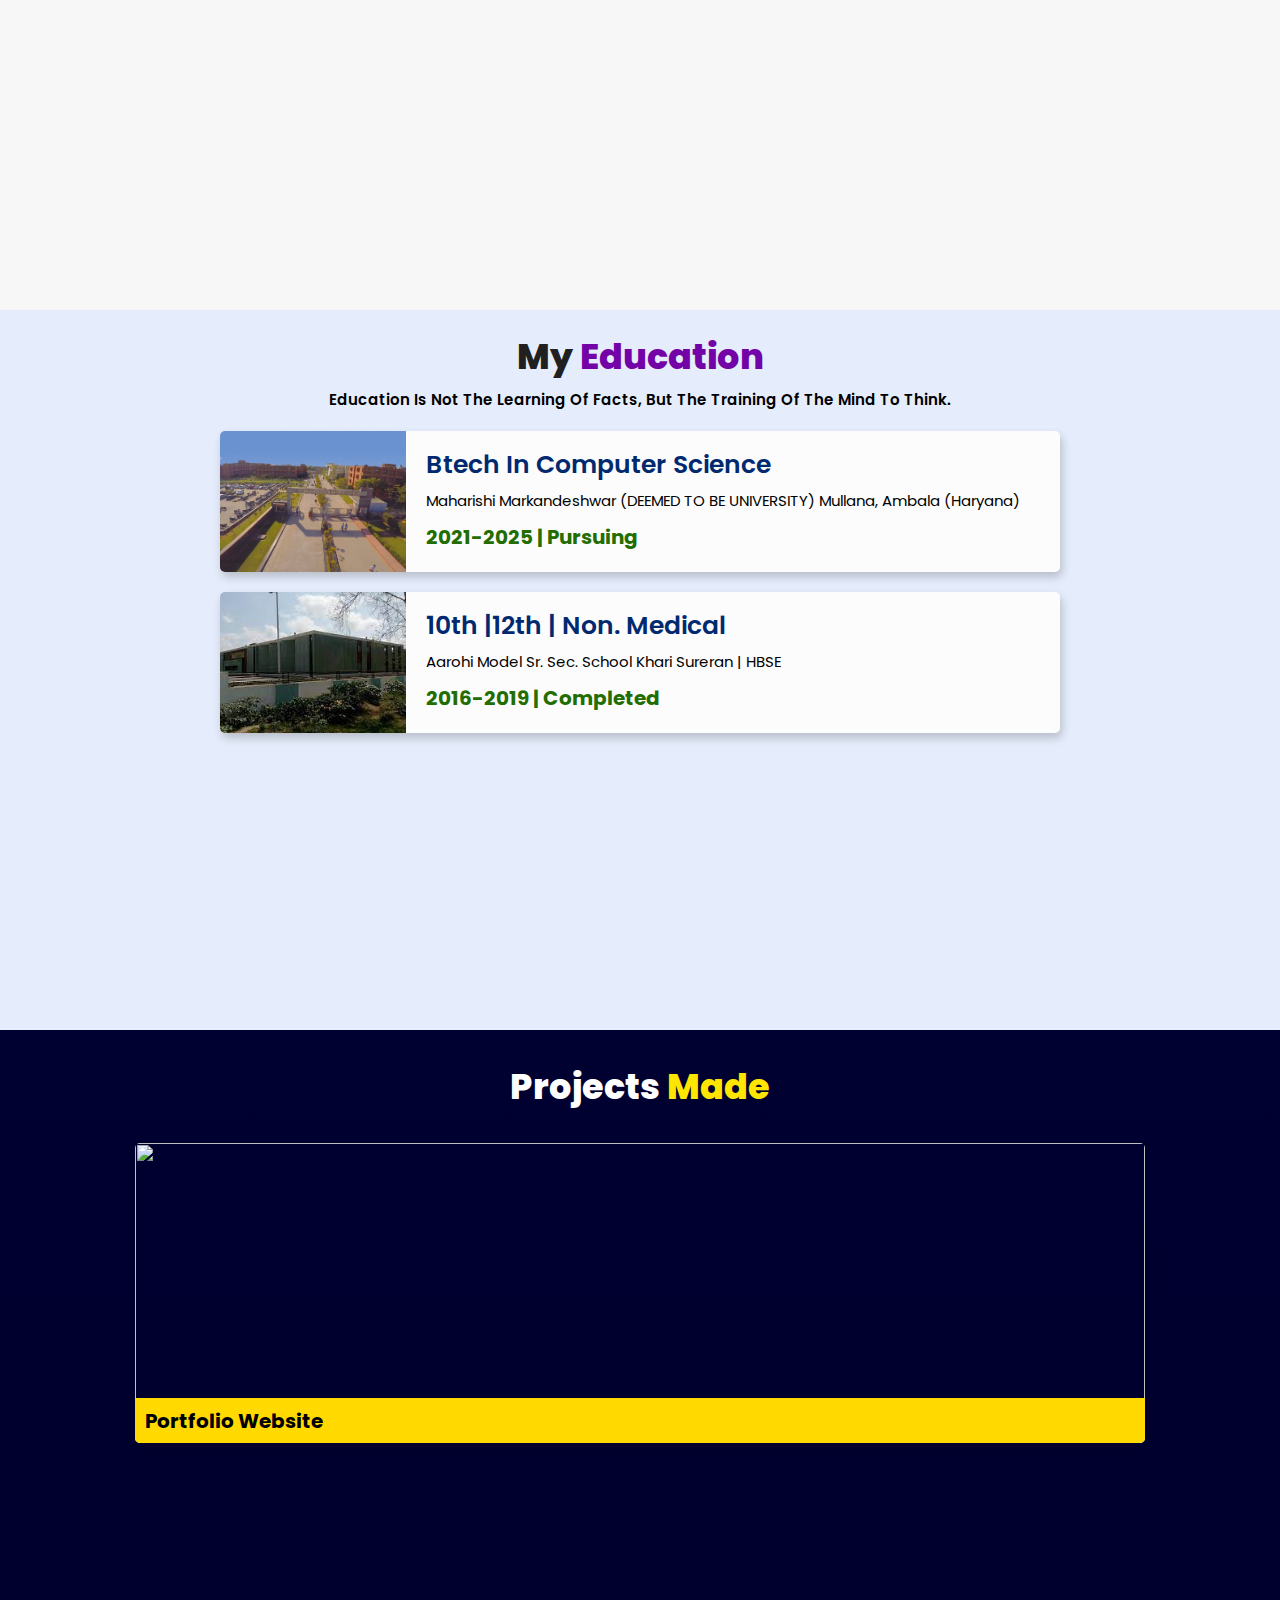
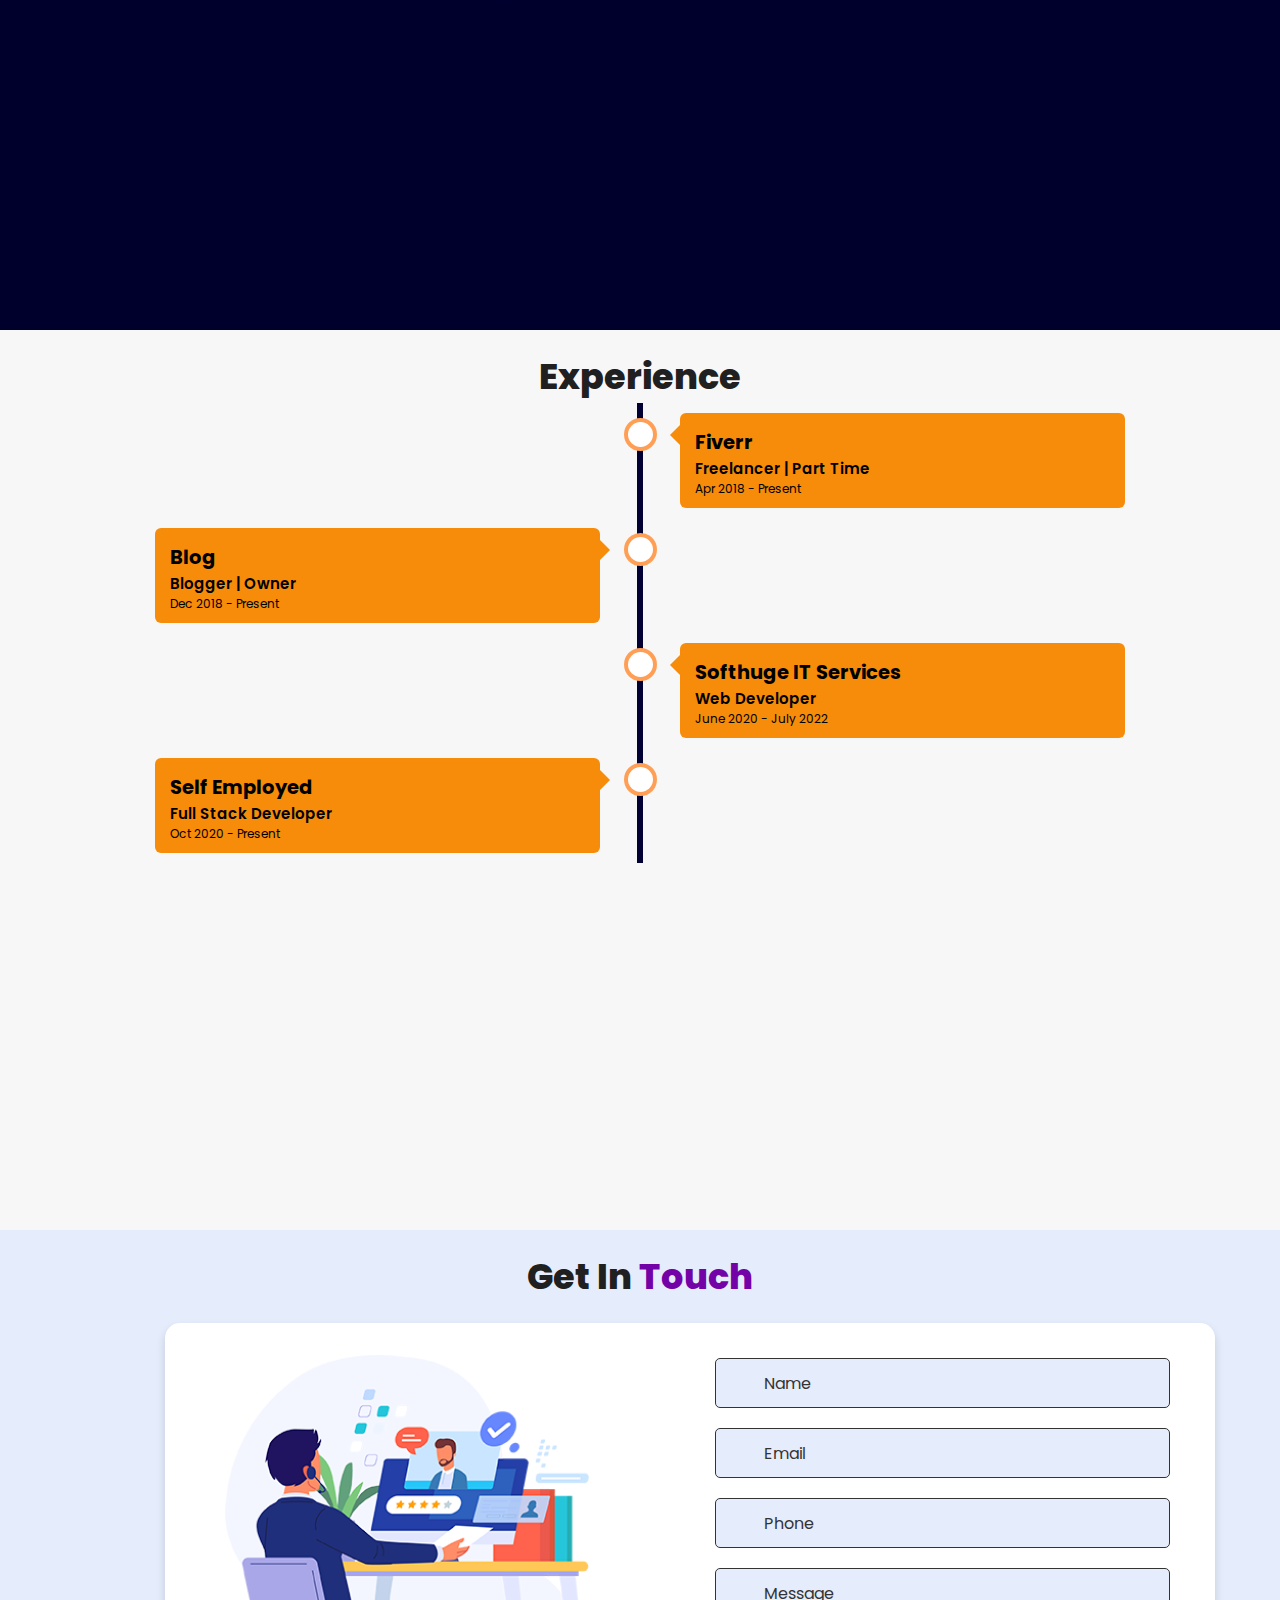
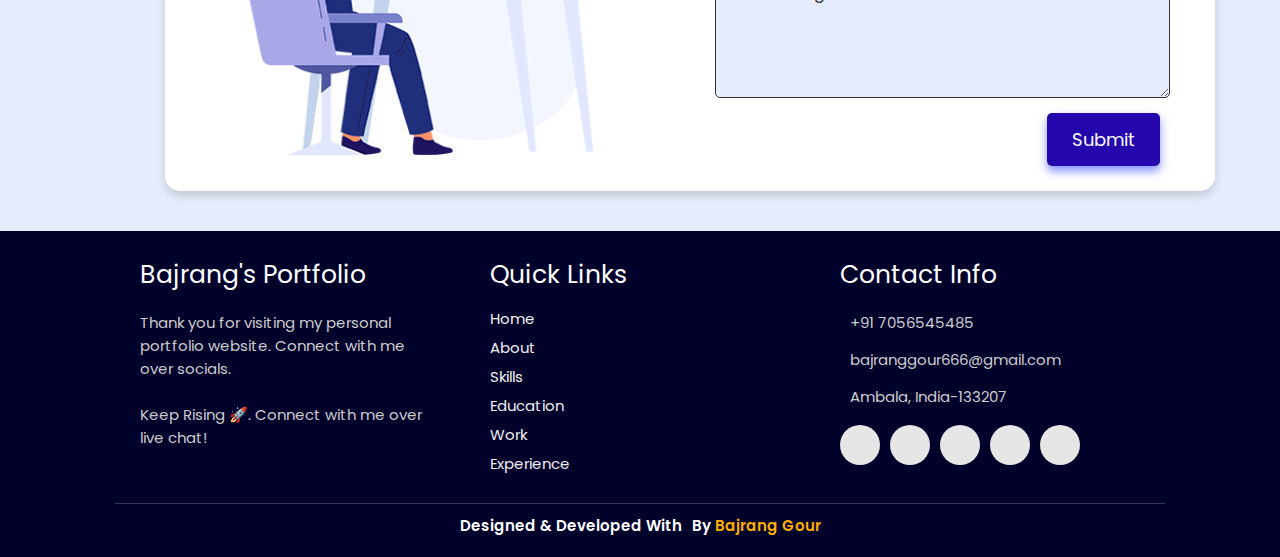
==== commit 33d8899e: "Added Hero Text" ====
--- a/index.html
+++ b/index.html
@@ -12,7 +12,7 @@
     <link rel="stylesheet" href="https://cdnjs.cloudflare.com/ajax/libs/font-awesome/5.15.3/css/all.min.css" integrity="sha512-iBBXm8fW90+nuLcSKlbmrPcLa0OT92xO1BIsZ+ywDWZCvqsWgccV3gFoRBv0z+8dLJgyAHIhR35VZc2oM/gI1w==" crossorigin="anonymous" referrerpolicy="no-referrer" />
     <!-- Favicon -->
     <!-- <link rel="stylesheet" href="preloader.css"> -->
-    <link id='favicon' rel="shortcut icon" href="./assets/images/favicon.png" type="image/x-png">
+    <link id='favicon' rel="shortcut icon" href="./assets/images/favicon.png" type="image/0-png">
     <title>Portfolio | Bajrang Gour</title>
     <style>
       /* Styles for the preloader */
@@ -56,7 +56,7 @@
       }
     </style>
 </head>
-<body oncontextmenu="return false">
+<body oncontextmenu="return true">
 
 <!-- pre loader -->
 <!-- <div class="loader-container">
@@ -107,6 +107,7 @@
       <br>
       <h2>Hello <img src="/assets/images/waving-hand.png" alt="" srcset="" style="height: 50px;"><br/> I'm Code <span>Bajju</span></h2>
     <p>i am into <span class="typing-text"></span></p>
+    <p class="herotext">As a freelancer and student developer, I create user-friendly software solutions with attention to detail, scalability, and performance, while staying up-to-date with industry trends.</p>
     <a href="#about" class="btn"><span>About Me</span>
       <i class="fas fa-arrow-circle-down"></i>
     </a>
@@ -211,7 +212,7 @@
         </div>
         <div class="content">
         <h3>Btech in Computer science</h3>
-        <p>Maharishi Markandeshwar University Mullana,Ambala</p>
+        <p>Maharishi Markandeshwar (DEEMED TO BE UNIVERSITY) Mullana, Ambala (Haryana)</p>
         <h4>2021-2025 | Pursuing</h4>
         </div>
     </div>
--- a/assets/css/style.css
+++ b/assets/css/style.css
@@ -1,6 +1,6 @@
 @import url("https://fonts.googleapis.com/css2?family=Poppins:wght@400;600;700&display=swap");
-@import url("https://fonts.googleapis.com/css2?family=Ubuntu:ital,wght@0,300;0,400;0,600;0,700;1,300;1,400&display=swap");
-@import url('https://fonts.googleapis.com/css2?family=Ubuntu:wght@300&display=swap');
+
+
 
 
 * {
@@ -20,8 +20,8 @@
 }
 body {
   background: #f7f7f7;
-  font-family: 'Ubuntu', sans-serif;
-  /* font-family: "Ubuntu", normal; */
+  font-family: 'Poppins', sans-serif;
+  /* font-family: "Poppins", normal; */
 }
 
 *::selection {
@@ -143,6 +143,19 @@
 /* navbar ends */
 
 /* hamburger icon starts*/
+ /* .navbar::before,
+  #menu::before {
+    content: "";
+    position: absolute;
+    top: 0;
+    left: 0;
+    right: 0;
+    bottom: 0;
+    backdrop-filter: blur(5px);
+    background-color: rgba(255, 255, 255, 0.286);
+    z-index: -1;
+  } */
+
 #menu {
   font-size: 3rem;
   cursor: pointer;
@@ -153,19 +166,31 @@
   #menu {
     display: block;
   }
+  header {
+    backdrop-filter: blur(5px);
+    /* border-radius: 3em; */
+    /* bckground-color: rgba(255, 255, 255, 0.286); */
+  }
+  
   header .navbar {
     position: fixed;
     top: 6.5rem;
     right: -120%;
     width: 75%;
     height: 100%;
+    border-radius: 5em;
     text-align: left;
     align-items: flex-start;
     background-color: #0e0f31;
-  }
+    /* Add this line */
+  }
+  
   header .navbar ul {
     flex-flow: column;
     padding: 1rem;
+    /* backdrop-filter: blur(5px); */
+    background-color: #0e0f31;
+    border-radius: 3em;
   }
   header .navbar ul li {
     text-align: center;
@@ -242,19 +267,19 @@
   box-shadow: 0 5px 15px rgba(0, 0, 0, 0.5);
 }
 .home .content h2 {
-  font-size: 5rem;
+  font-size: 4rem;
   font-weight: 800;
   color: #002057;
 }
 .home .content h2 span {
-  font-size: 5rem;
+  font-size: 4rem;
   font-weight: 800;
   color: #ff7b00;
 }
 .home .content p {
   font-size: 2.5rem;
   color: #000;
-  font-weight: 600;
+  font-weight: 400;
   padding: 1rem 0;
 }
 .home .content p span {
@@ -262,21 +287,26 @@
   color: rgb(148, 8, 8);
   font-weight: 600;
   padding: 1rem 0;
+}
+.home .content p.herotext{
+  font-size: medium;
+  color: #002057;
 }
 .home .btn {
   margin-top: 1rem;
   position: absolute;
   line-height: 0;
   padding: 1.6rem 3rem;
-  border-radius: 4em;
+  border-radius: 1em;
   transition: 0.5s;
   color: #fff;
-  background: #2506ad;
+  background: #002057;
   box-shadow: 0px 5px 18px rgba(48, 68, 247, 0.6);
-  font-family: "Ubuntu", sans-serif;
+  font-family: "Poppins", sans-serif;
+
 }
 .home .btn span {
-  font-weight: 700;
+  font-weight: 400;
   font-size: 1.7rem;
   letter-spacing: 0.1rem;
 }
@@ -309,17 +339,18 @@
   font-size: 2rem;
   display: inline-block;
   line-height: 44px;
-  color: #00d9ff;
-  background-color: #09011b;
+  color: #000000;
   width: 44px;
   height: 44px;
   text-align: center;
   margin-right: 8px;
   border-radius: 100%;
+  border: 1px solid #09011b2c; /* Add border line */
   -webkit-transition: all 0.2s linear;
   -o-transition: all 0.2s linear;
   transition: all 0.2s linear;
 }
+
 .social-icons a:active,
 .social-icons a:focus,
 .social-icons a:hover {
@@ -409,7 +440,7 @@
 .about .row .content p {
   font-size: 1.5rem;
   margin-top: 1.5rem;
-  font-family: "Ubuntu";
+  font-family: "Poppins";
   font-weight: 600;
   text-transform: none;
 }
@@ -417,7 +448,7 @@
   display: flex;
   flex-wrap: wrap;
   gap: 1.5rem;
-  font-family: "Ubuntu";
+  font-family: "Poppins";
   font-weight: 600;
 }
 .about .row .content .box-container .box p {
@@ -436,7 +467,7 @@
   color: #fff;
   background: #2506ad;
   box-shadow: 0px 5px 10px rgba(48, 68, 247, 0.6);
-  font-family: "Ubuntu", sans-serif;
+  font-family: "Poppins", sans-serif;
 }
 .resumebtn .btn span {
   font-weight: 600;
@@ -554,7 +585,7 @@
 .achievements .qoute {
   font-size: 1.5rem;
   text-align: center;
-  font-family: "Ubuntu", sans-serif;
+  font-family: "Poppins", sans-serif;
   font-weight: 600;
   margin-top: 0.5rem;
 }
@@ -569,7 +600,7 @@
 .education .qoute {
   font-size: 1.5rem;
   text-align: center;
-  font-family: "Ubuntu", sans-serif;
+  font-family: "Poppins", sans-serif;
   font-weight: 600;
   margin-top: 0.5rem;
 }
@@ -633,7 +664,7 @@
   color: rgb(34, 109, 0);
   text-align: left;
   margin: 1rem;
-  font-family: "Ubuntu", sans-serif;
+  font-family: "Poppins", sans-serif;
   font-weight: 700;
 }
 
@@ -772,7 +803,7 @@
 .work .viewall .btn span {
   font-weight: 600;
   font-size: 1.7rem;
-  font-family: "Ubuntu", sans-serif;
+  font-family: "Poppins", sans-serif;
 }
 .work .viewall .btn i {
   margin-left: 0.3rem;
@@ -904,7 +935,7 @@
 .morebtn .btn span {
   font-weight: 600;
   font-size: 1.7rem;
-  font-family: "Ubuntu", sans-serif;
+  font-family: "Poppins", sans-serif;
 }
 .morebtn .btn i {
   margin-left: 0.3rem;
@@ -1073,7 +1104,7 @@
   background: #2506ad;
   box-shadow: 0px 5px 10px rgba(48, 68, 247, 0.6);
   transition: 0.3s ease;
-  font-family: "Ubuntu", sans-serif;
+  font-family: "Poppins", sans-serif;
 }
 .button-area button:hover {
   background: #421cecf5;
@@ -1184,7 +1215,7 @@
   padding: 1rem 0 0 0;
   text-align: center;
   font-size: 1.5rem;
-  font-family: "Ubuntu", sans-serif;
+  font-family: "Poppins", sans-serif;
   font-weight: 600;
   color: #fff;
   border-top: 0.1rem solid #fff3;
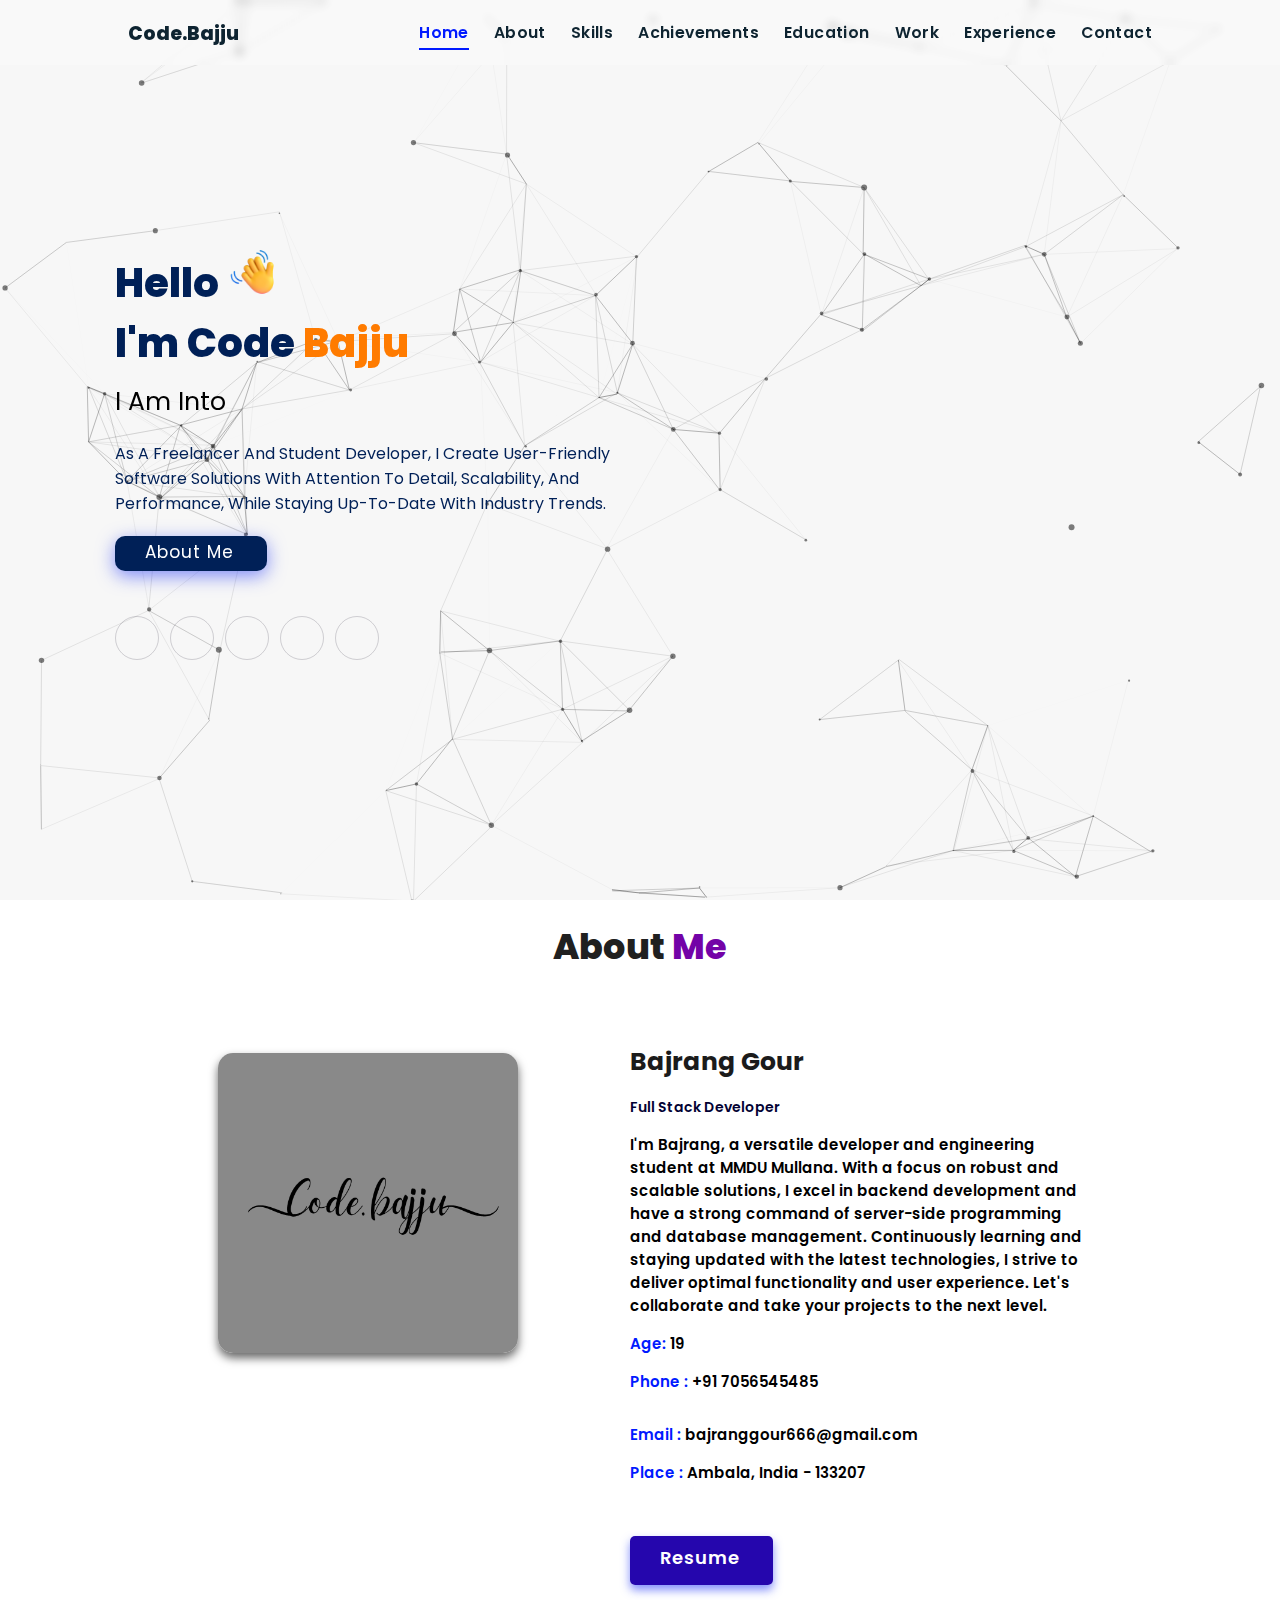
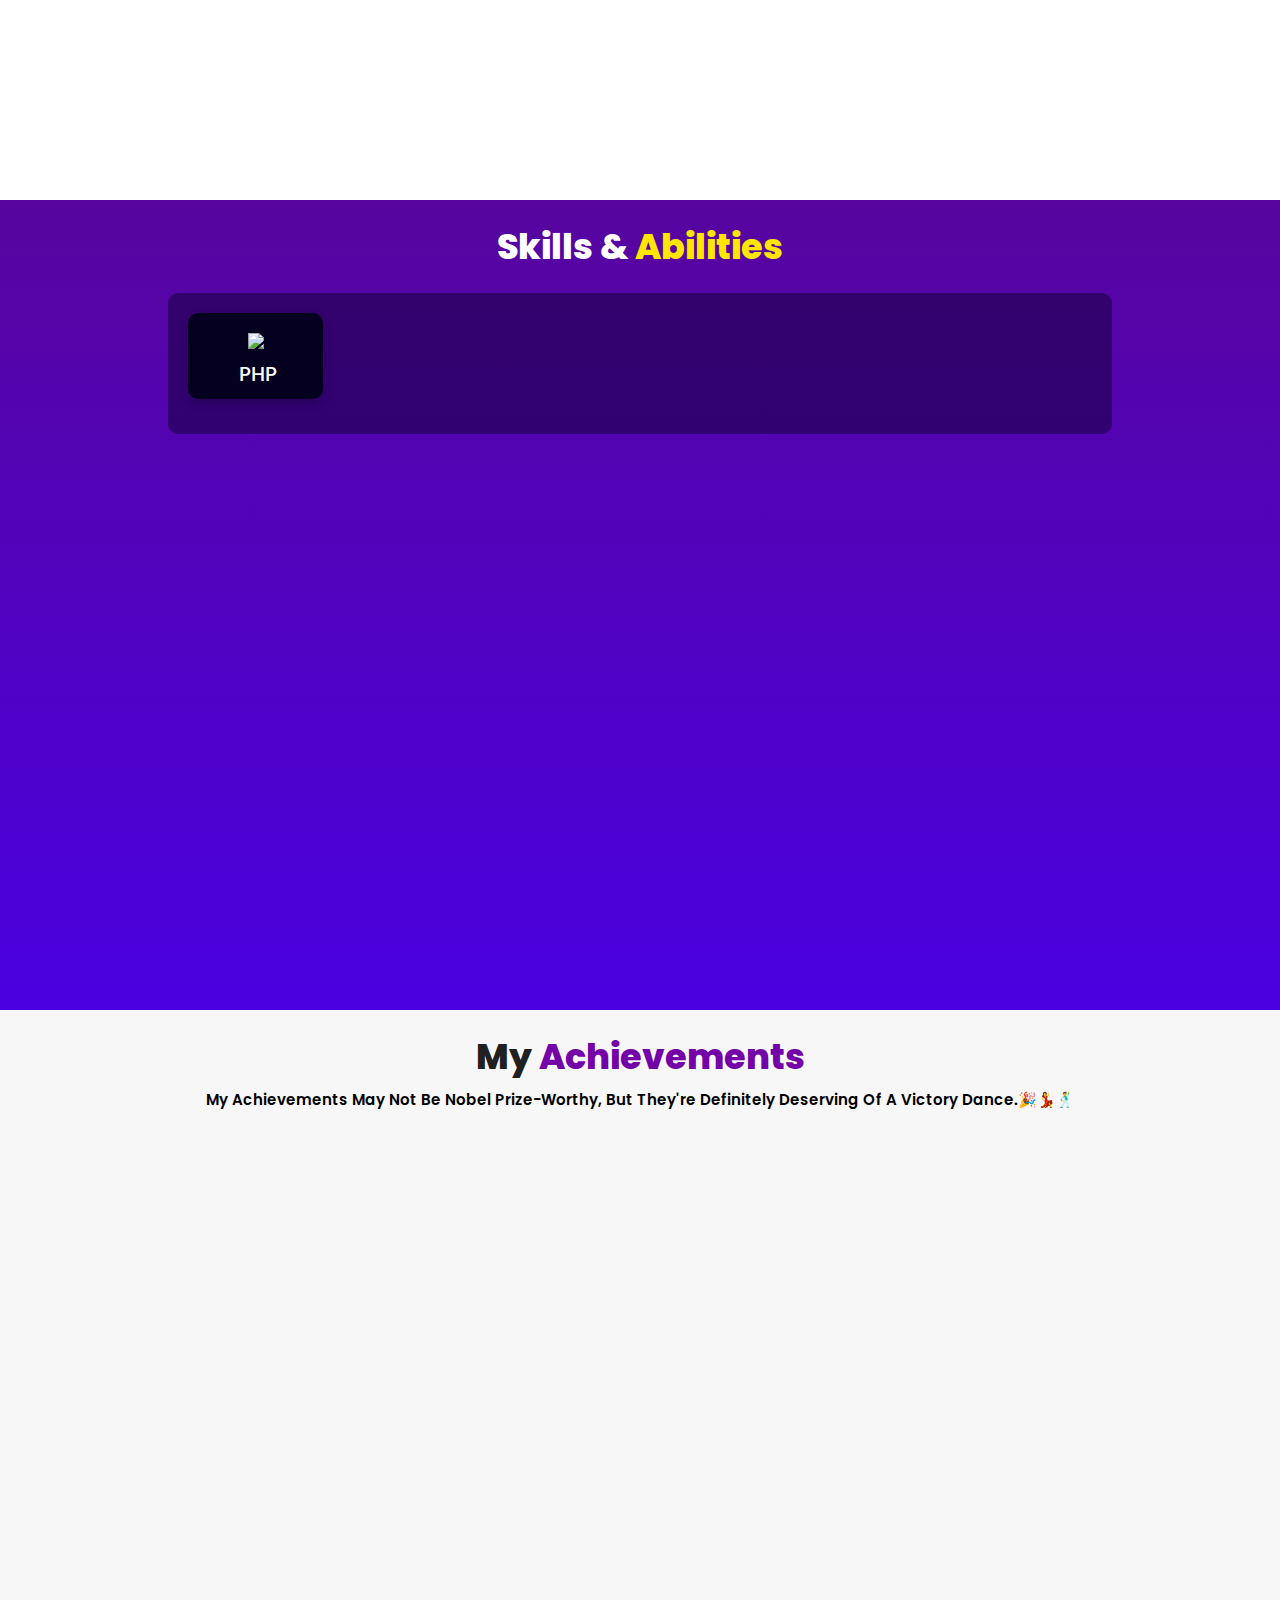
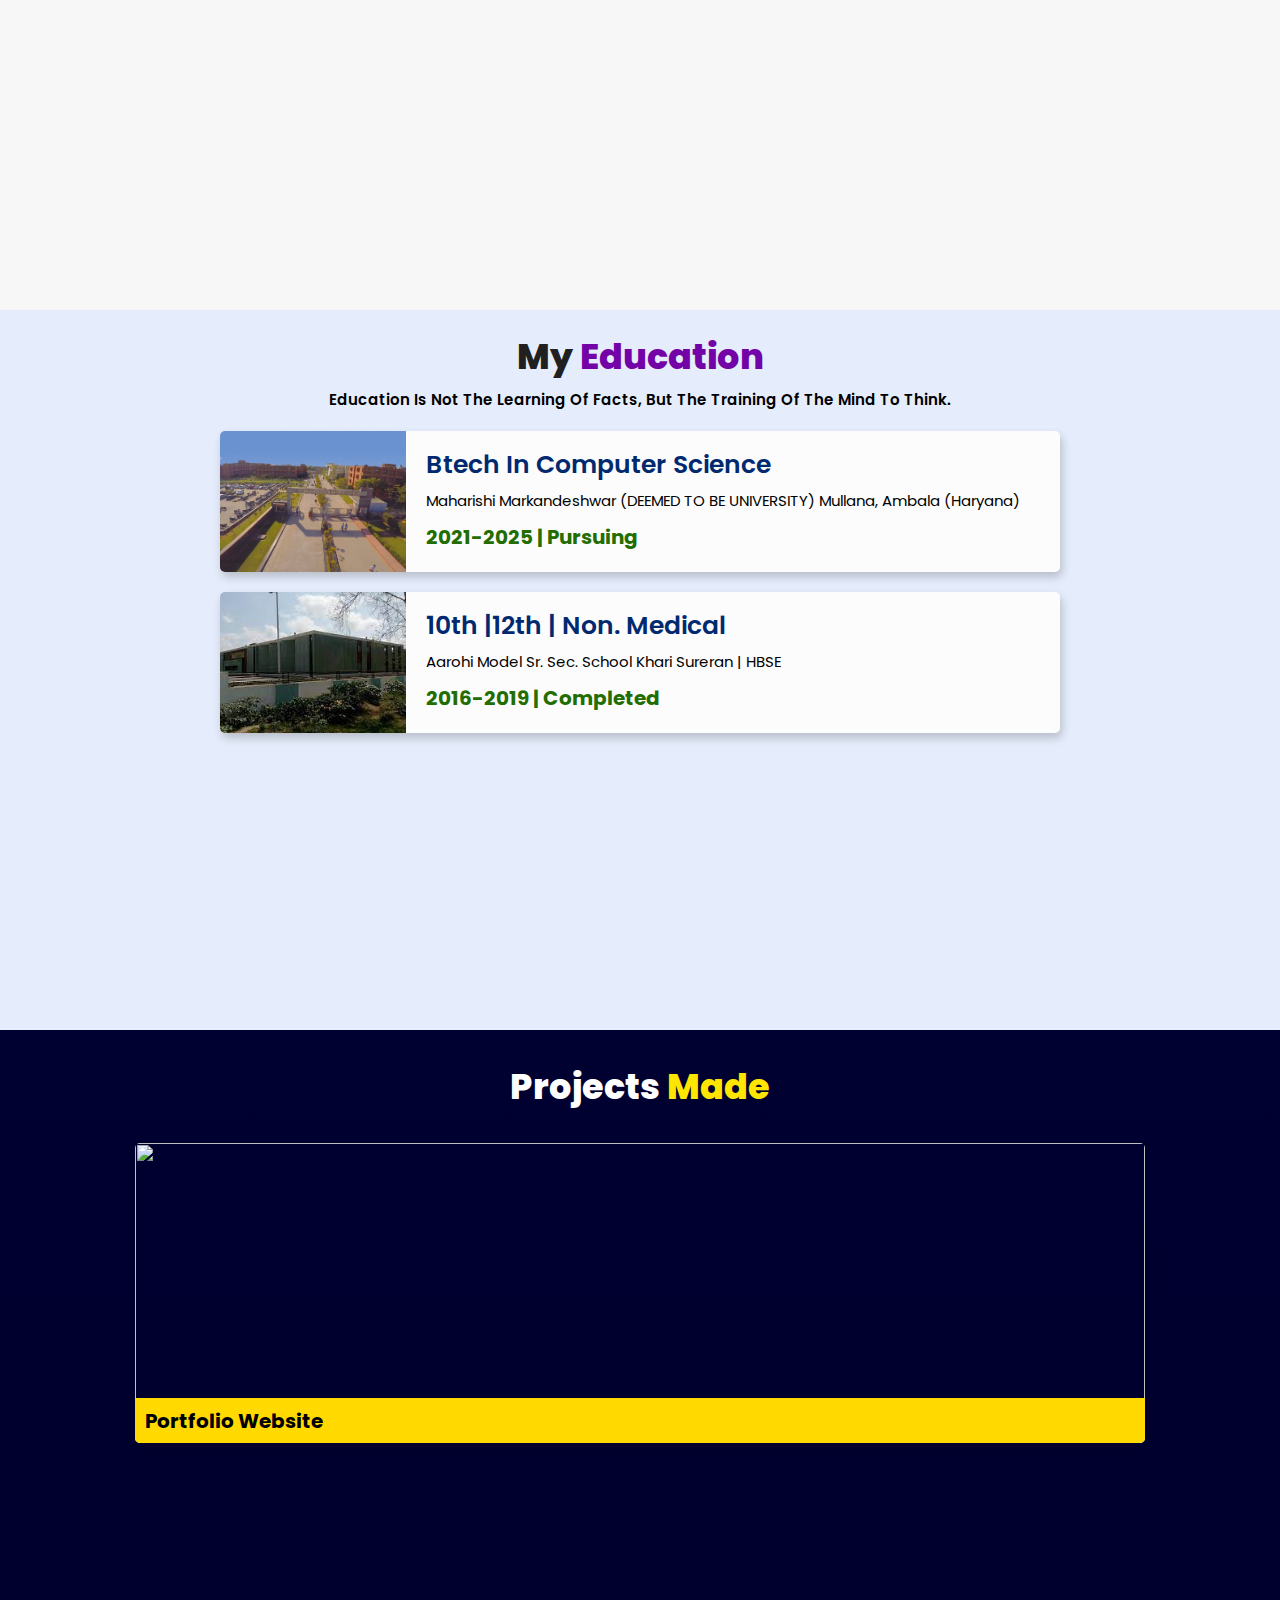
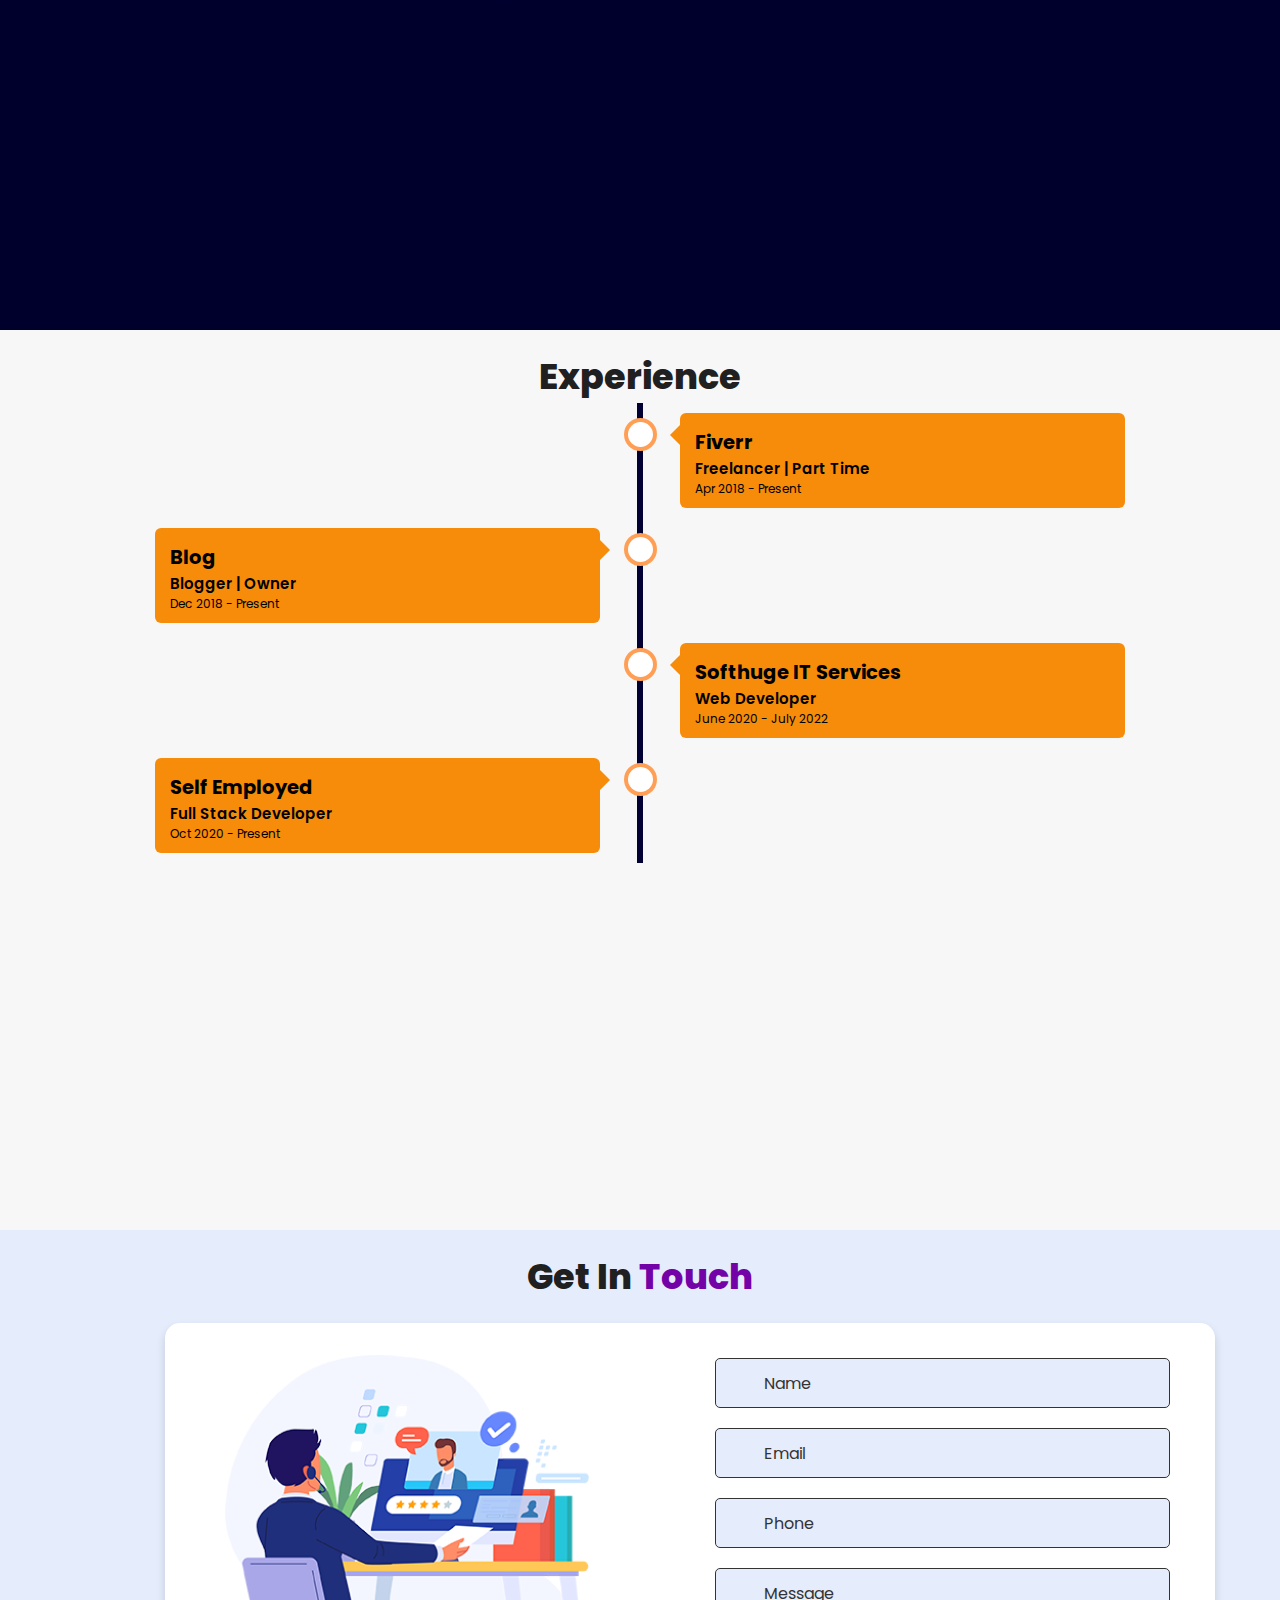
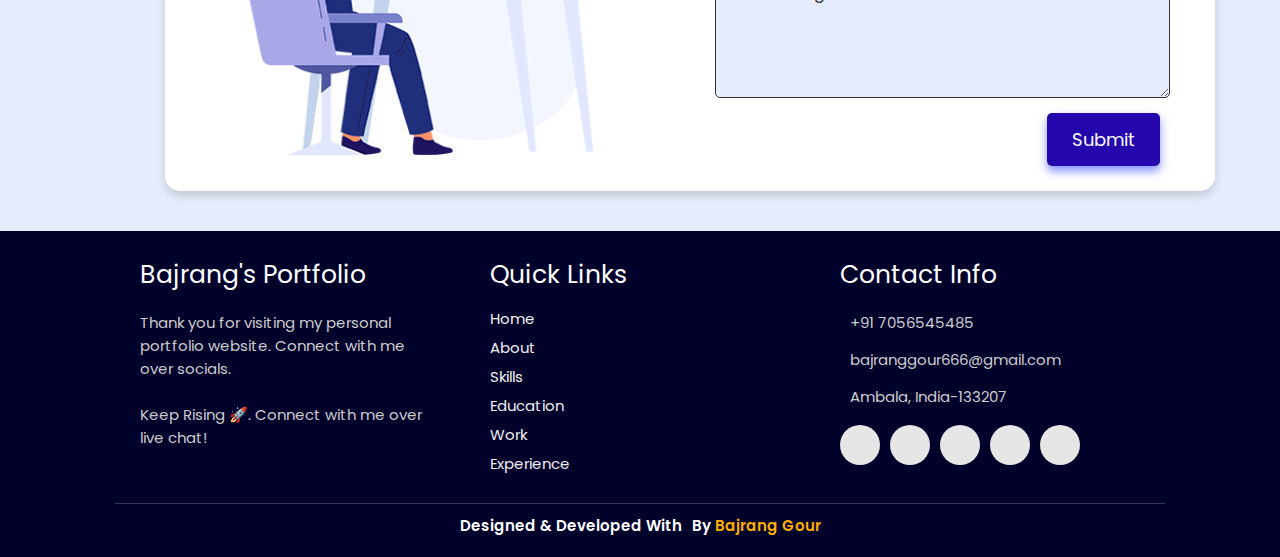
==== commit 81329e6d: "on context menu" ====
--- a/index.html
+++ b/index.html
@@ -56,7 +56,7 @@
       }
     </style>
 </head>
-<body oncontextmenu="return true">
+<body oncontextmenu="return false">
 
 <!-- pre loader -->
 <!-- <div class="loader-container">
@@ -138,10 +138,11 @@
         <img draggable="false" class="tilt" src="./assets/images/hero.jpeg" alt="">
     </div>
     <div class="content">
-        <h3>I'm Bajrang Gour</h3>
+        <h3>Bajrang Gour</h3>
+        <br>
         <span class="tag">Full Stack Developer</span>
         
-        <p>I'm a front-end & back-end website Developer and for the most part, I am passionate about web coding. I can develop Fully Functional PHP projects with Reports OR a Client Website with professional database architecture.</p>
+        <p>I'm Bajrang, a versatile developer and engineering student at MMDU Mullana. With a focus on robust and scalable solutions, I excel in backend development and have a strong command of server-side programming and database management. Continuously learning and staying updated with the latest technologies, I strive to deliver optimal functionality and user experience. Let's collaborate and take your projects to the next level.</p>
         
         <div class="box-container">
             <div class="box">
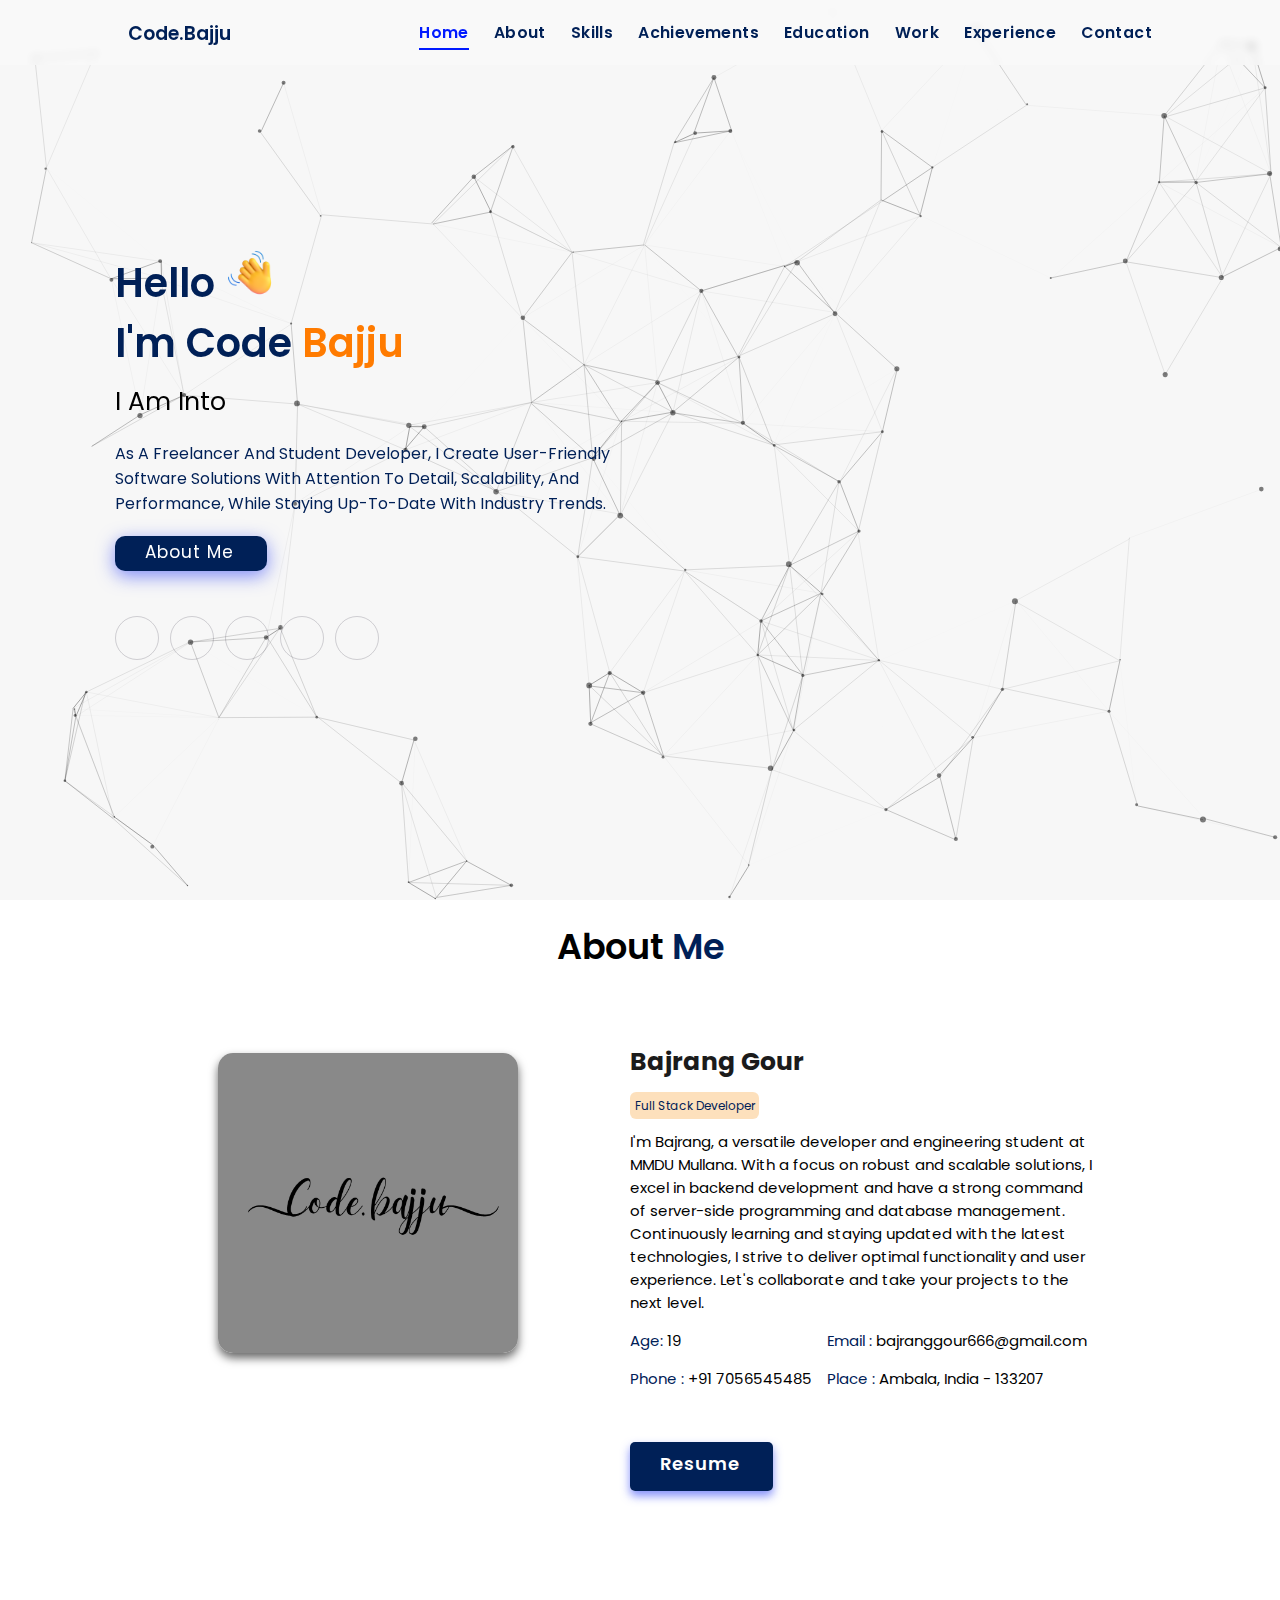
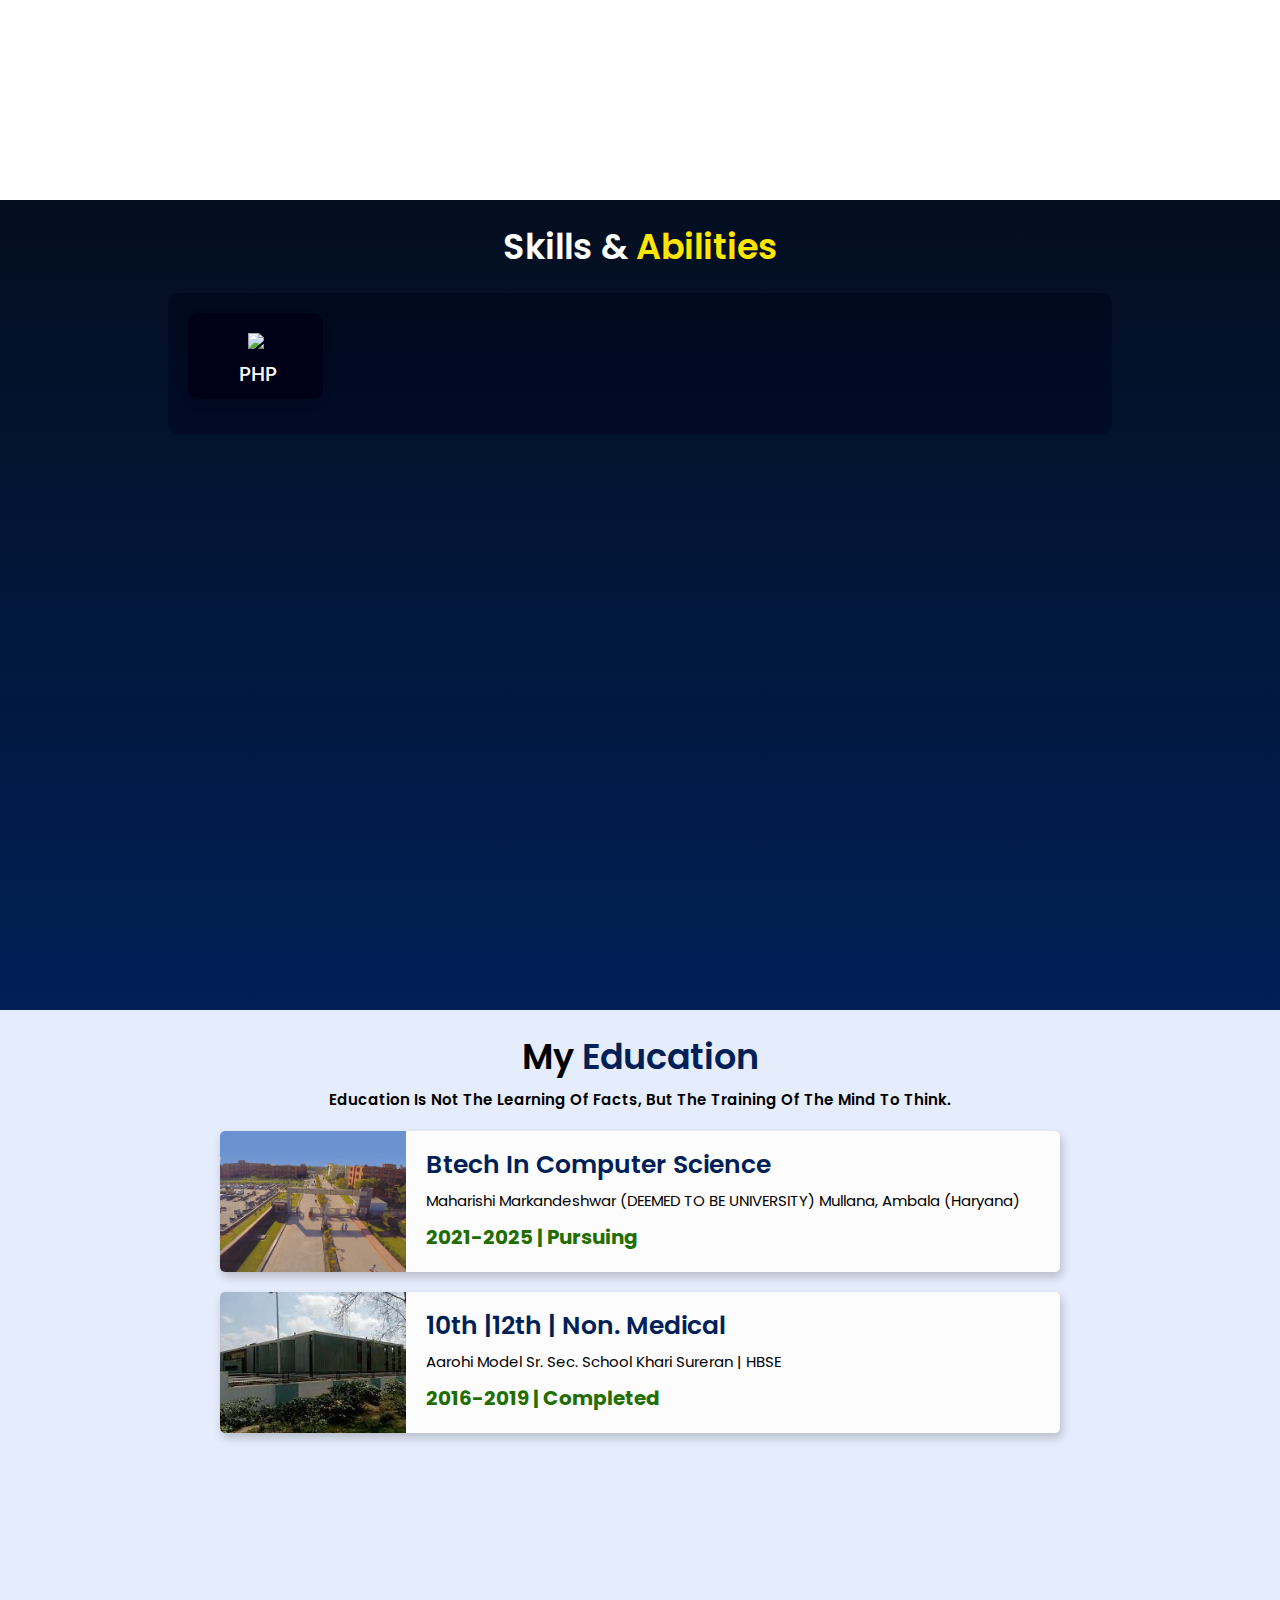
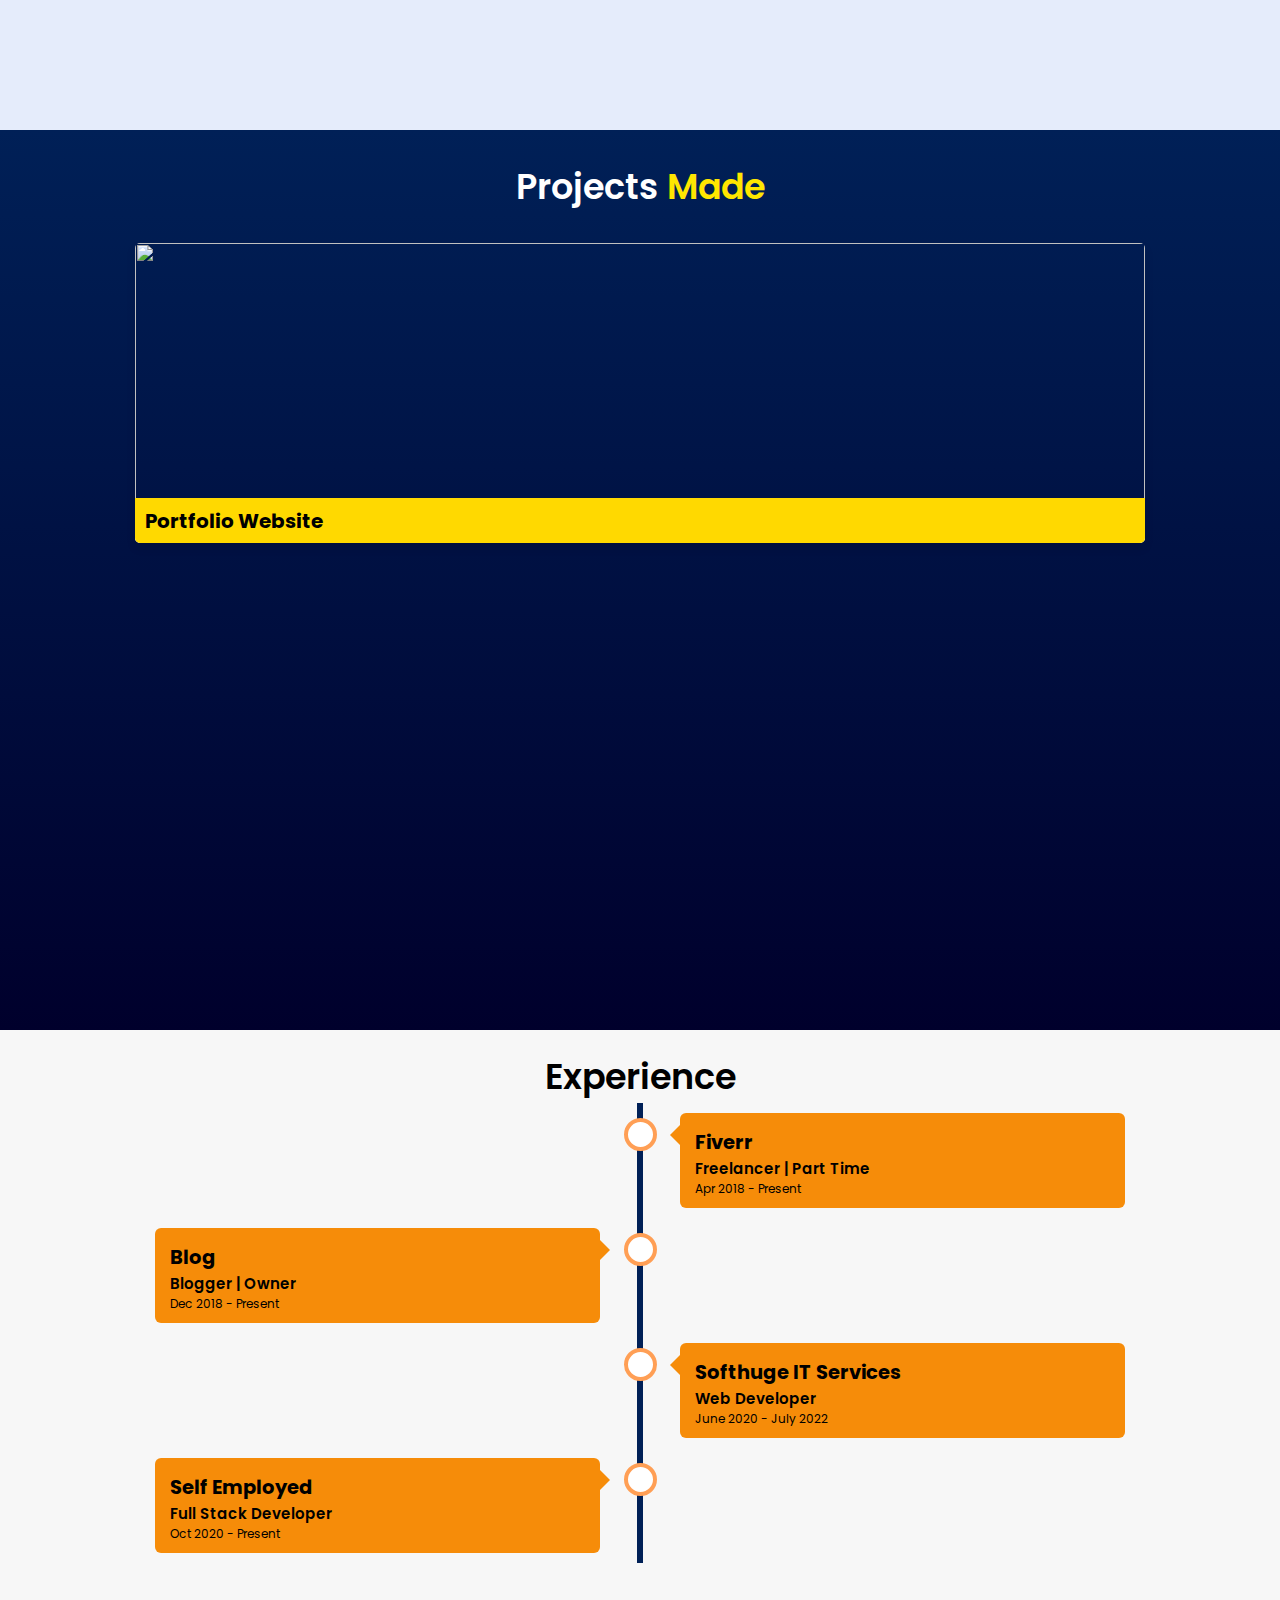
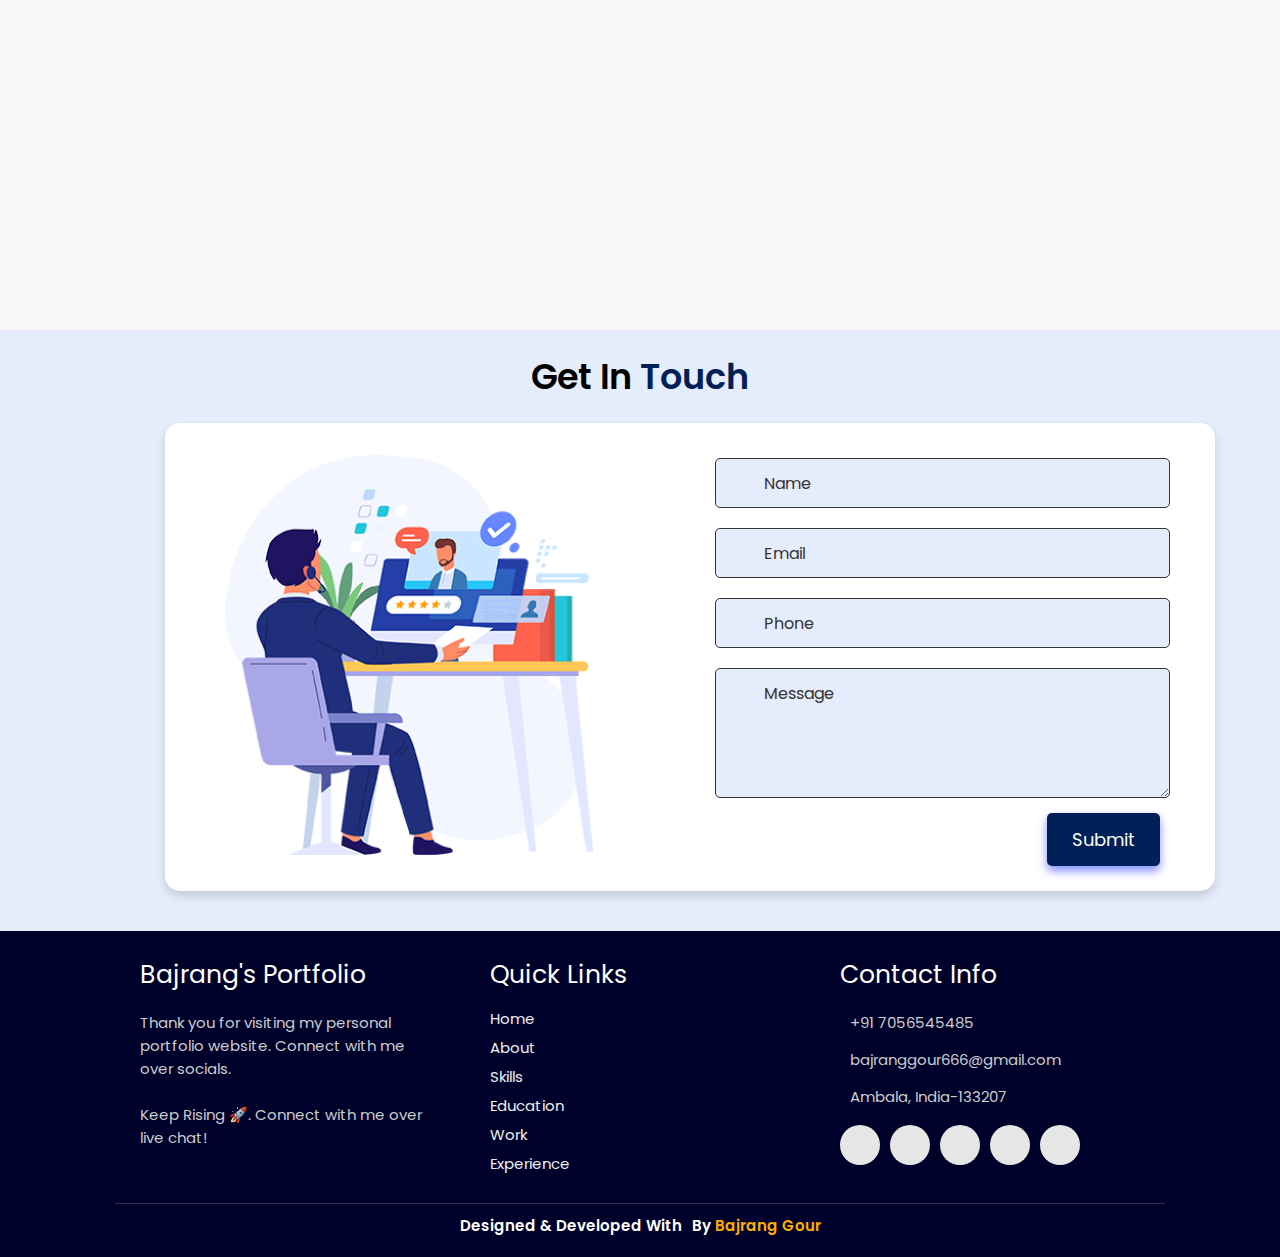
==== commit 5b285f0e: "Achievement removed" ====
--- a/index.html
+++ b/index.html
@@ -187,12 +187,12 @@
 <!-- skills section ends -->
 <!-- Achivements section ends -->
 
-<section class="achievements" id="achievements">
+<!-- <section class="achievements" id="achievements">
   <h2 class="heading"><i class="fas fa-trophy"></i> My<span> Achievements</span></h2>
   <p class="qoute">My achievements may not be Nobel Prize-worthy, but they're definitely deserving of a victory dance.🎉💃🕺</p>
   <br>
   <div class="taggbox" style="width:100%;height:100%;font-size: 62.5%;" data-widget-id="133568" data-tags="false" ></div><script src="https://widget.taggbox.com/embed-lite.min.js" type="text/javascript"></script>
-</section>
+</section> -->
 
 <!-- Achivements section ends -->
 
--- a/assets/css/style.css
+++ b/assets/css/style.css
@@ -25,7 +25,7 @@
 }
 
 *::selection {
-  background: #2b3dda;
+  background: #002057;
   color: #fff;
 }
 
@@ -40,7 +40,7 @@
   background: rgb(235, 202, 245);
 }
 html::-webkit-scrollbar-thumb {
-  background: #420177;
+  background: #002057;
 }
 
 /* pre loader start */
@@ -97,18 +97,19 @@
 }
 .heading {
   font-size: 3.5rem;
-  color: rgb(32, 32, 32);
-  font-weight: 800;
+  color: #000
+  ;
+  font-weight: 600;
   text-align: center;
 }
 .heading span {
-  color: rgb(115, 3, 167);
+  color: #002057;
 }
 header .logo {
   font-size: 1.9rem;
-  font-weight: 800;
+  font-weight: 600;
   text-decoration: none;
-  color: #0e2431;
+  color: #002057;
 }
 header .logo i {
   font-size: 2.2rem;
@@ -127,7 +128,7 @@
 }
 header .navbar ul li a {
   font-size: 1.57rem;
-  color: #0e2431;
+  color: #002057;
   font-weight: 600;
   text-decoration: none;
   letter-spacing: 0.04rem;
@@ -181,7 +182,7 @@
     border-radius: 5em;
     text-align: left;
     align-items: flex-start;
-    background-color: #0e0f31;
+    background-color: #002057;
     /* Add this line */
   }
   
@@ -189,7 +190,7 @@
     flex-flow: column;
     padding: 1rem;
     /* backdrop-filter: blur(5px); */
-    background-color: #0e0f31;
+    background-color: #002057;
     border-radius: 3em;
   }
   header .navbar ul li {
@@ -268,12 +269,12 @@
 }
 .home .content h2 {
   font-size: 4rem;
-  font-weight: 800;
+  font-weight: 600;
   color: #002057;
 }
 .home .content h2 span {
   font-size: 4rem;
-  font-weight: 800;
+  font-weight: 600;
   color: #ff7b00;
 }
 .home .content p {
@@ -432,16 +433,21 @@
   font-size: 2.5rem;
 }
 .about .row .content .tag {
-  font-size: 1.4rem;
-  color: #020133;
-  font-weight: 600;
+  font-size: 1.2rem;
+  border-radius: 0.5em;
+  background-color: #f68b0945;
+  color: #002057;
+  font-weight: 400;
+  /* margin-top: 100px; */
+  /* top: 10px; */
+  padding: 1%;
   margin-top: 1rem;
 }
 .about .row .content p {
   font-size: 1.5rem;
   margin-top: 1.5rem;
   font-family: "Poppins";
-  font-weight: 600;
+  font-weight: 400;
   text-transform: none;
 }
 .about .row .content .box-container {
@@ -455,7 +461,7 @@
   text-transform: none;
 }
 .about .row .content .box-container .box p span {
-  color: #011aff;
+  color: #002057;
 }
 .resumebtn {
   margin-top: 6rem;
@@ -465,7 +471,7 @@
   border-radius: 0.5em;
   transition: 0.3s;
   color: #fff;
-  background: #2506ad;
+  background: #002057;
   box-shadow: 0px 5px 10px rgba(48, 68, 247, 0.6);
   font-family: "Poppins", sans-serif;
 }
@@ -512,7 +518,7 @@
 /* skills section starts */
 .skills {
   min-height: 90vh;
-  background: linear-gradient(to bottom, #57059e, #4a00e0);
+  background: linear-gradient(to bottom, #040e1f, #002057);
 }
 .skills h2 {
   color: #fff;
@@ -648,7 +654,7 @@
 }
 .education .box-container .box .content h3 {
   font-size: 2.5rem;
-  color: #012970;
+  color: #002057;
   padding: 0.5rem 0;
   font-weight: 600;
   text-align: left;
@@ -702,7 +708,7 @@
 /* work section starts */
 .work {
   /* background: #010124; */
-  background: linear-gradient(to bottom, #000031, #00002c);
+  background: linear-gradient(to bottom, #002057, #00002c);
 }
 .work h2 {
   color: #fff;
@@ -829,7 +835,7 @@
   content: "";
   position: absolute;
   width: 6px;
-  background: #020133;
+  background: #002057;
   top: 0;
   bottom: 0;
   left: 50%;
@@ -857,7 +863,7 @@
   font-size: 1.89rem;
   text-align: center;
   font-weight: 600;
-  color: #02094b;
+  color: #002057;
   font-family: "Font Awesome\ 5 Free";
 }
 .experience .left {
@@ -928,7 +934,7 @@
   border-radius: 0.5em;
   transition: 0.5s;
   color: #fff;
-  background: #2506ad;
+  background: #002057;
   box-shadow: 0px 5px 10px rgba(48, 68, 247, 0.6);
   text-align: center;
 }
@@ -1101,7 +1107,7 @@
   cursor: pointer;
   border-radius: 5px;
   padding: 13px 25px;
-  background: #2506ad;
+  background: #002057;
   box-shadow: 0px 5px 10px rgba(48, 68, 247, 0.6);
   transition: 0.3s ease;
   font-family: "Poppins", sans-serif;
@@ -1202,7 +1208,7 @@
   margin-right: 1rem;
   transition: 0.2s;
   background: rgb(230, 230, 230);
-  color: #02094b;
+  color: #002057;
   border: none;
 }
 .footer .box-container .box .share a:hover {
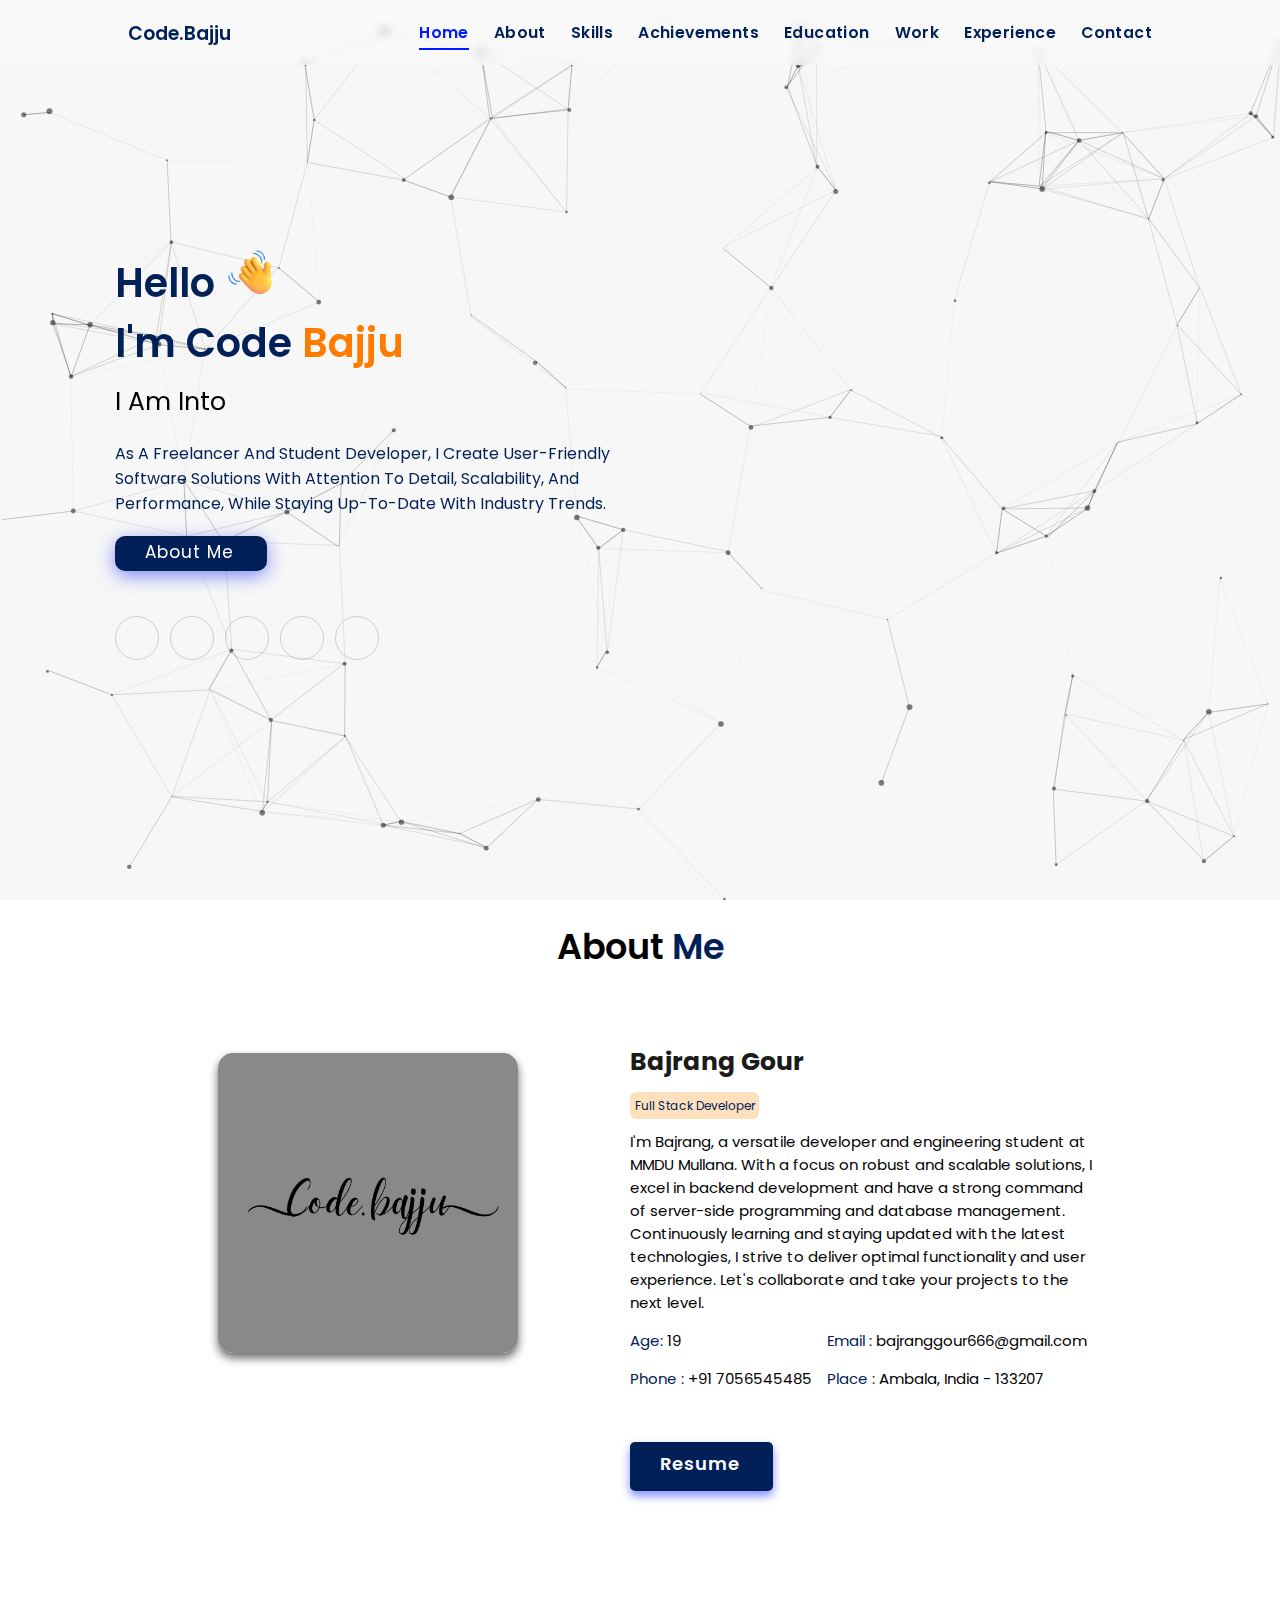
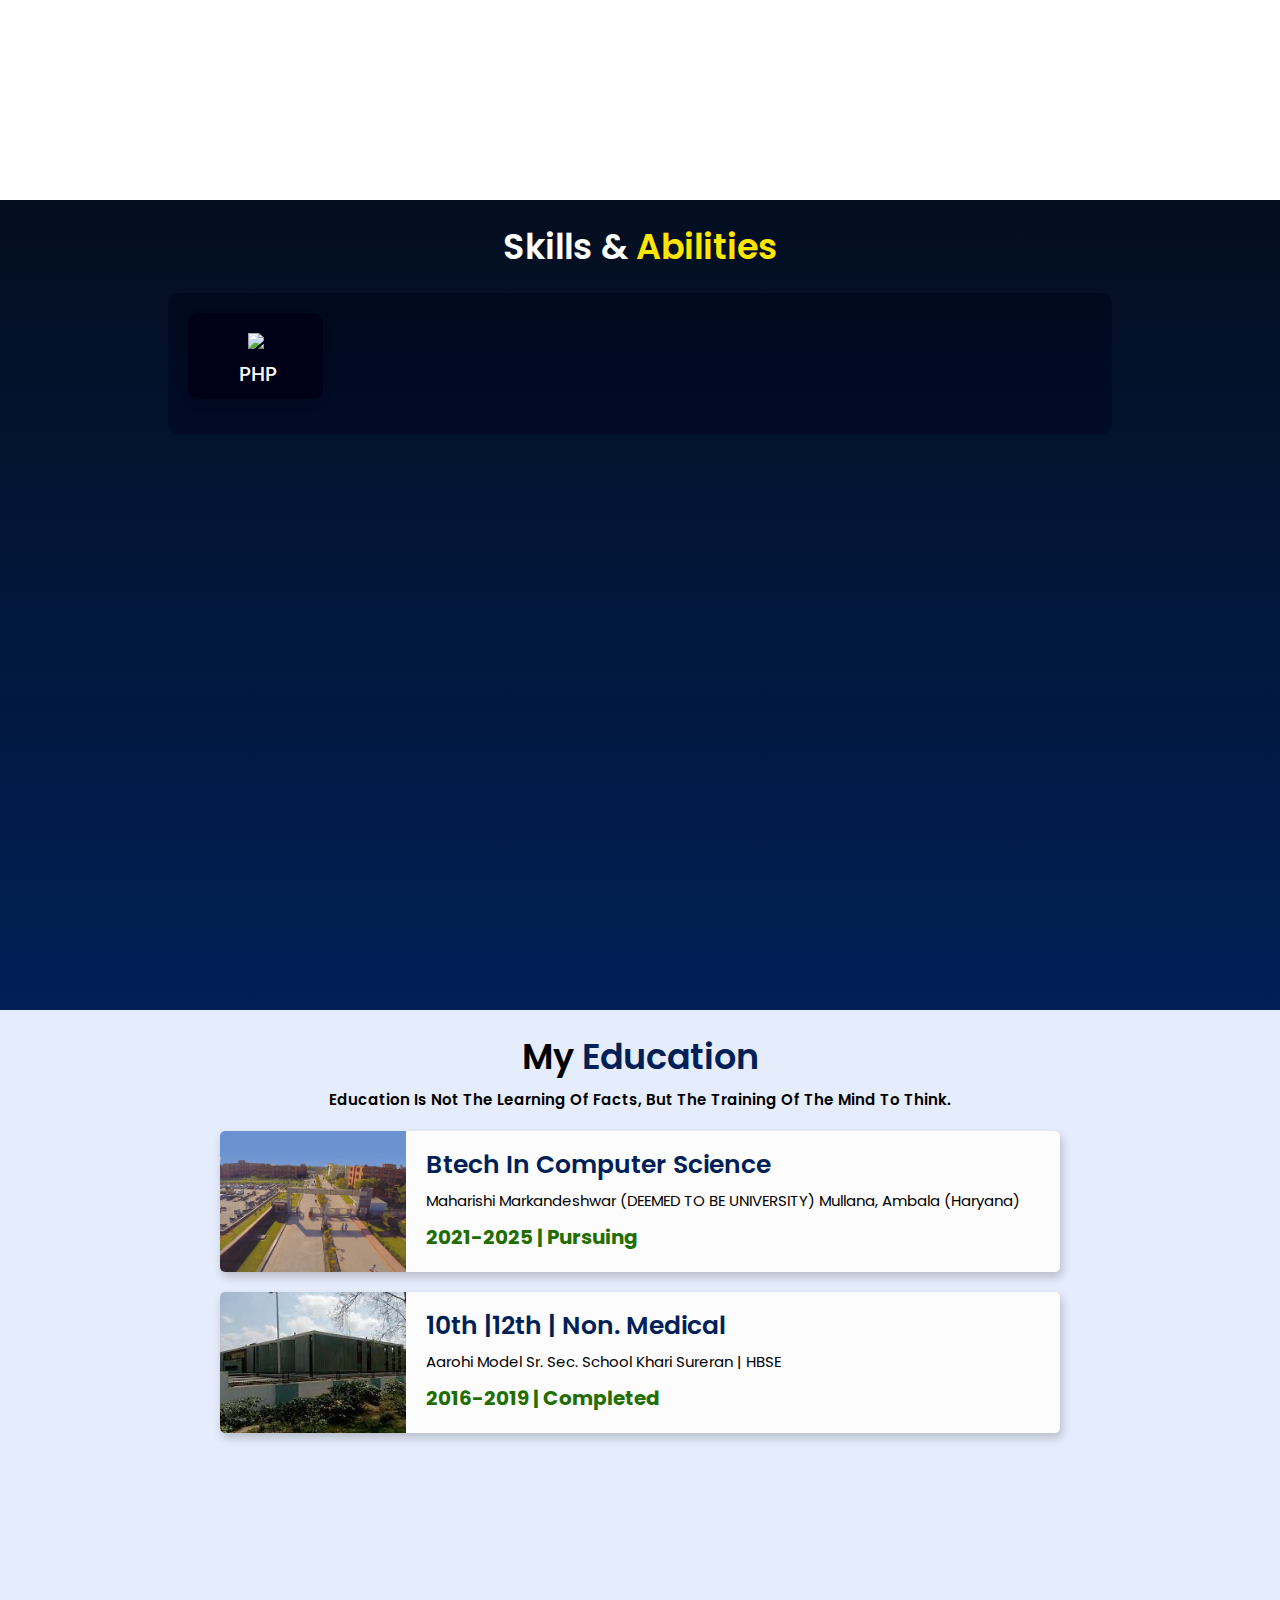
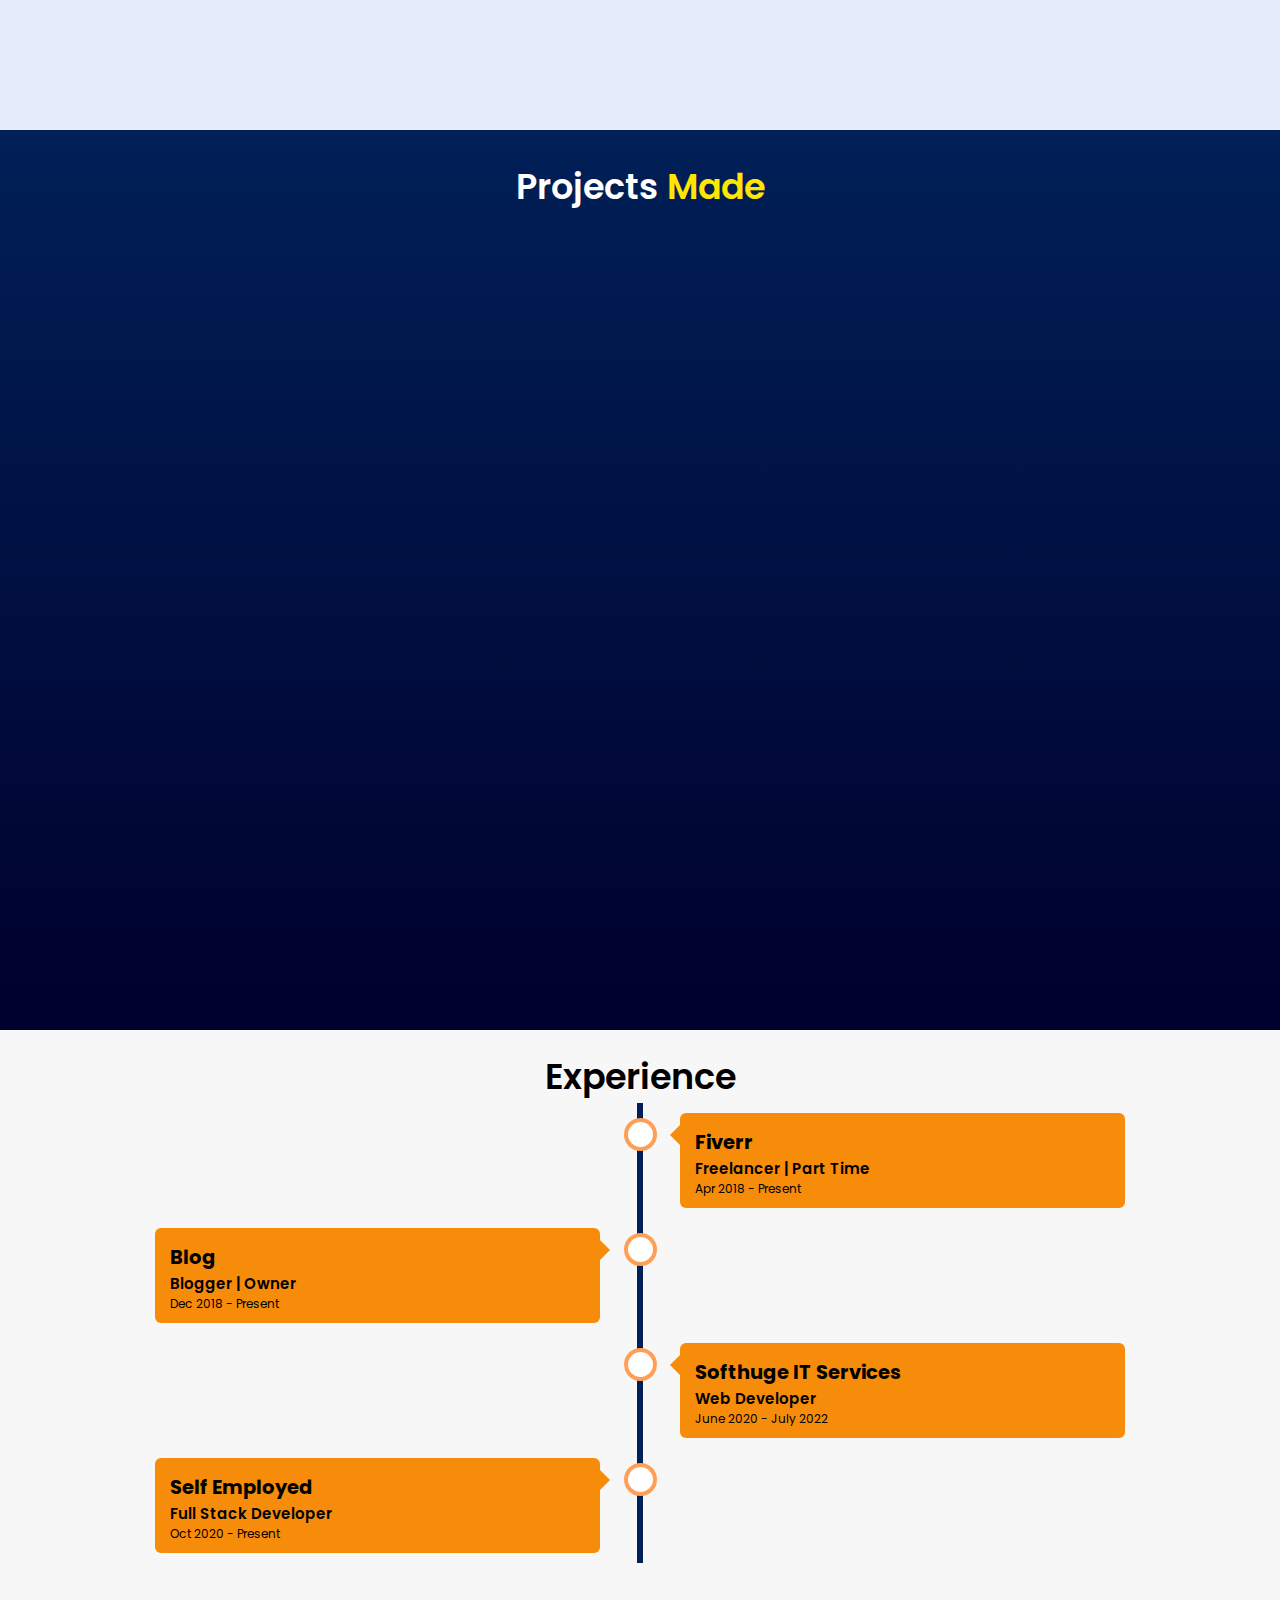
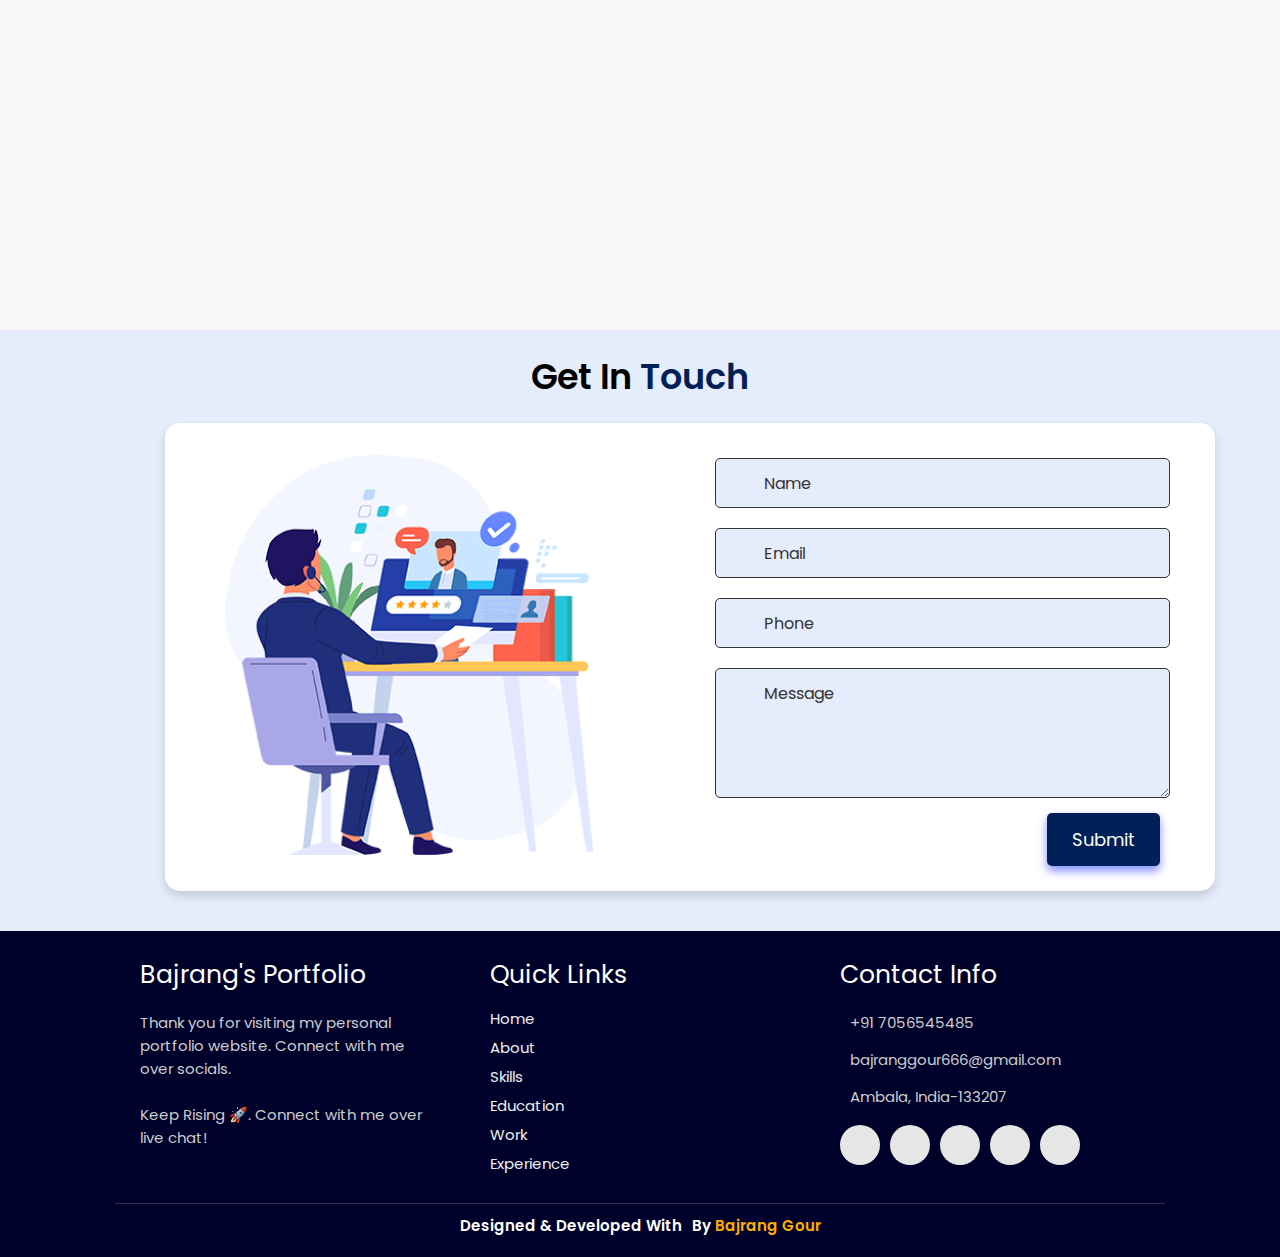
==== commit 7c83a35e: "Project Updated" ====
--- a/index.html
+++ b/index.html
@@ -240,9 +240,9 @@
   <h2 class="heading"><i class="fas fa-laptop-code"></i> Projects <span>Made</span></h2>
 
 
-  <div class="box-container">
-
-  <div class="box tilt">
+  <div class="box-container" >
+
+  <!-- <div class="box tilt">
       <img draggable="false" src="./assets/images/projects/portfolio1.PNG" alt="" />
       <div class="content">
         <div class="tag">
@@ -256,7 +256,7 @@
           </div>
         </div>
       </div>
-    </div> 
+    </div>  -->
 </div>
 
 
